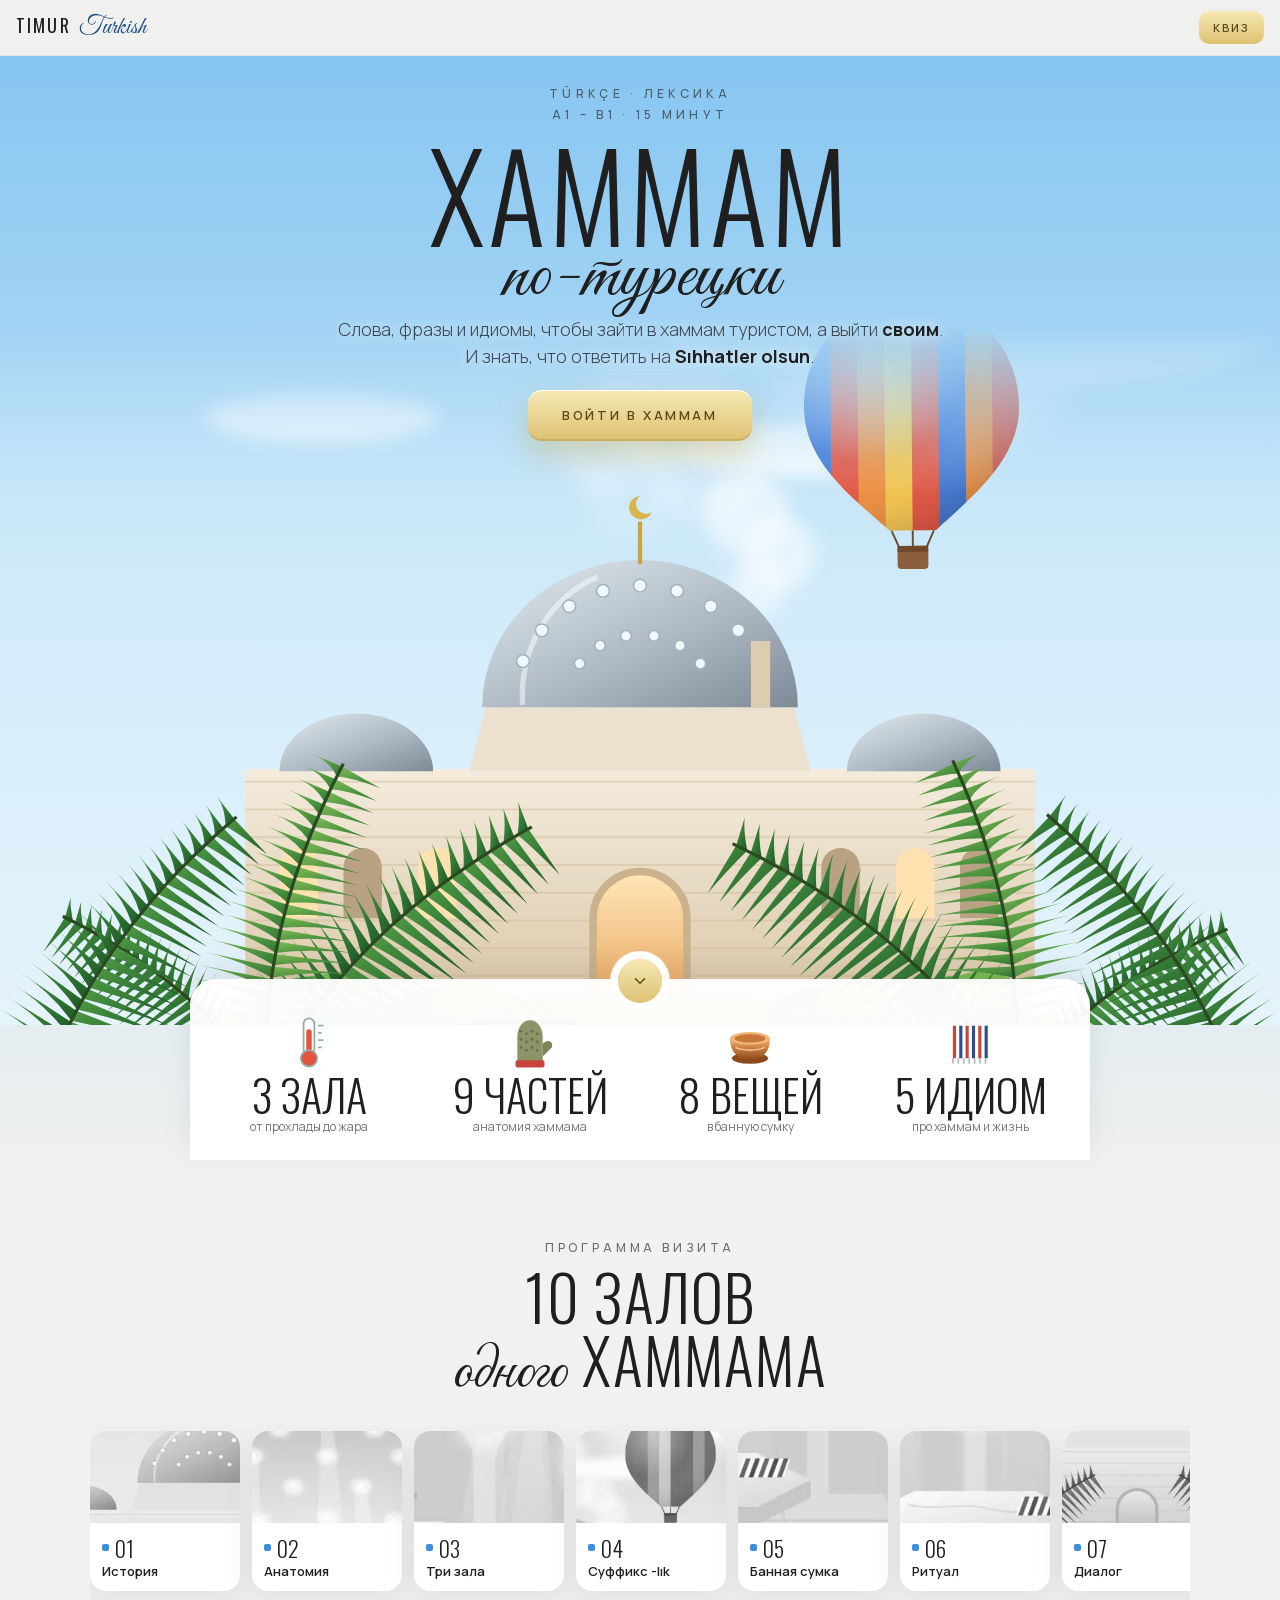
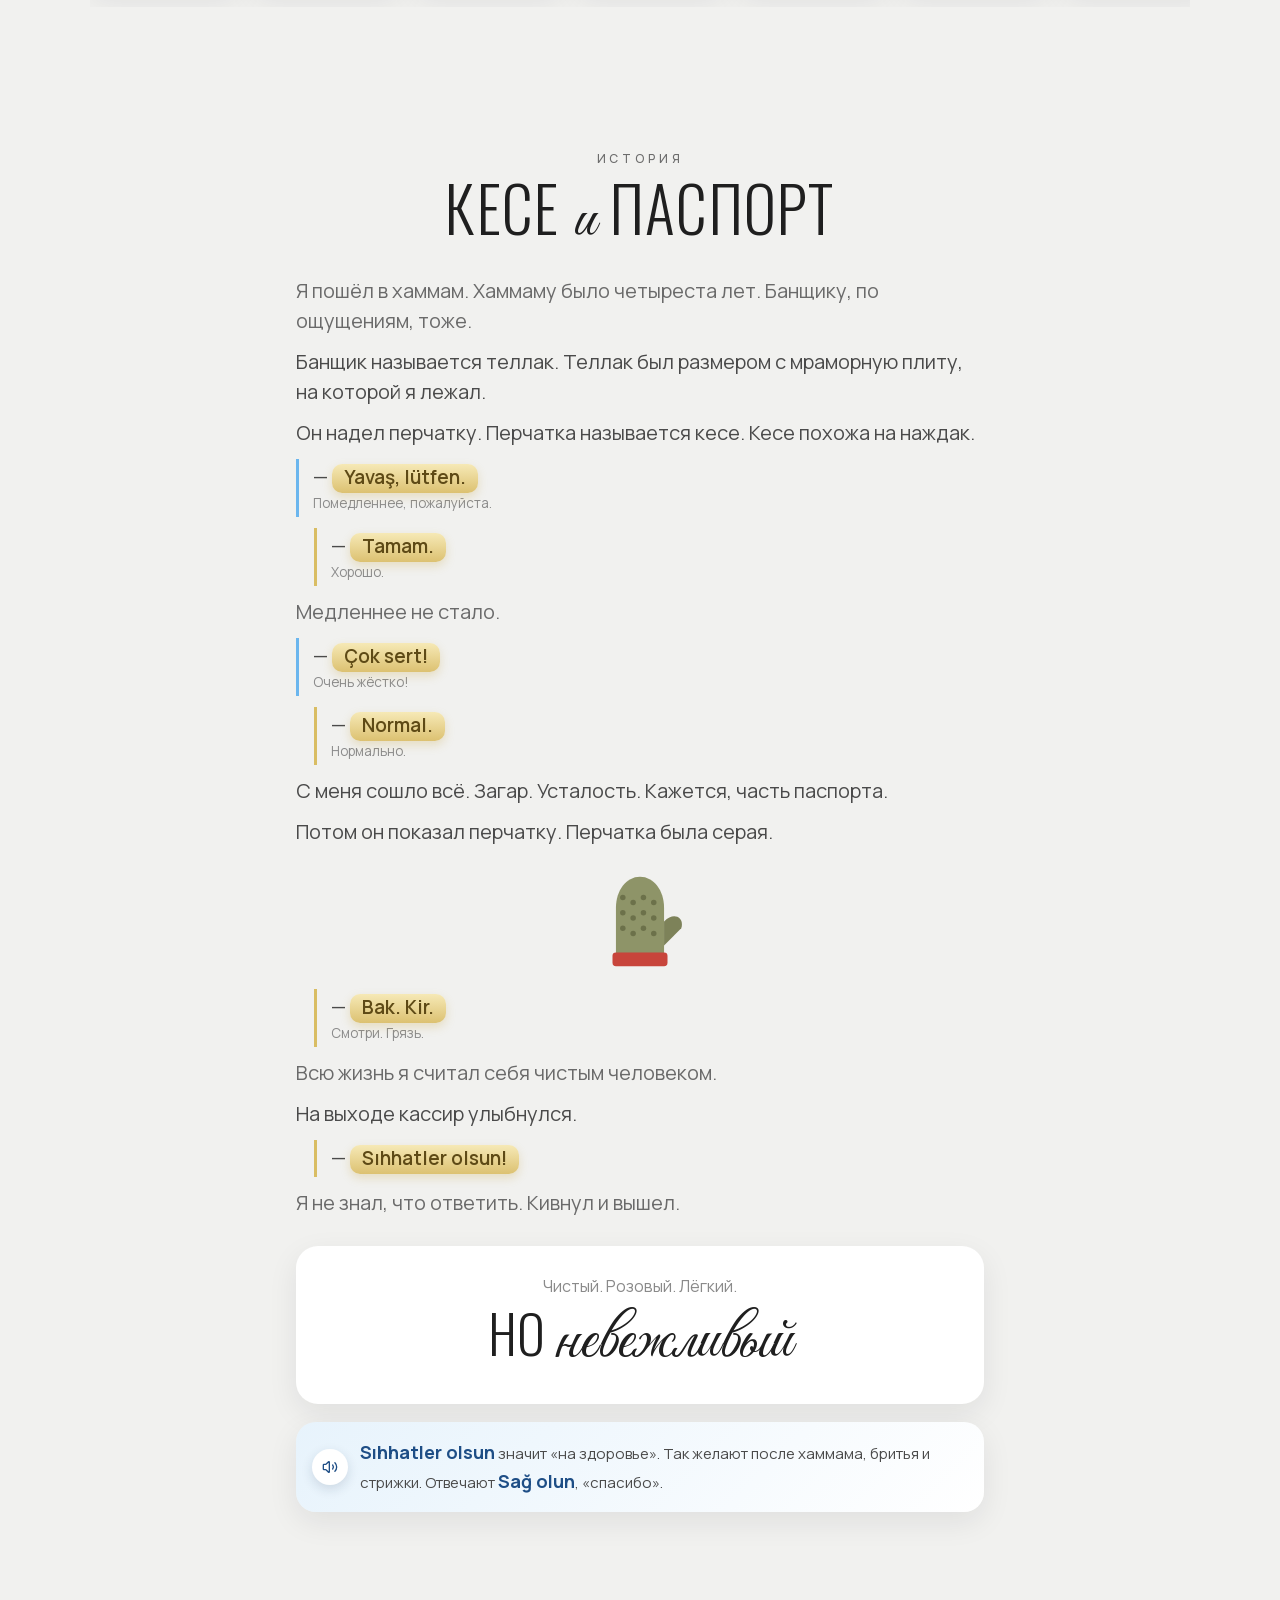
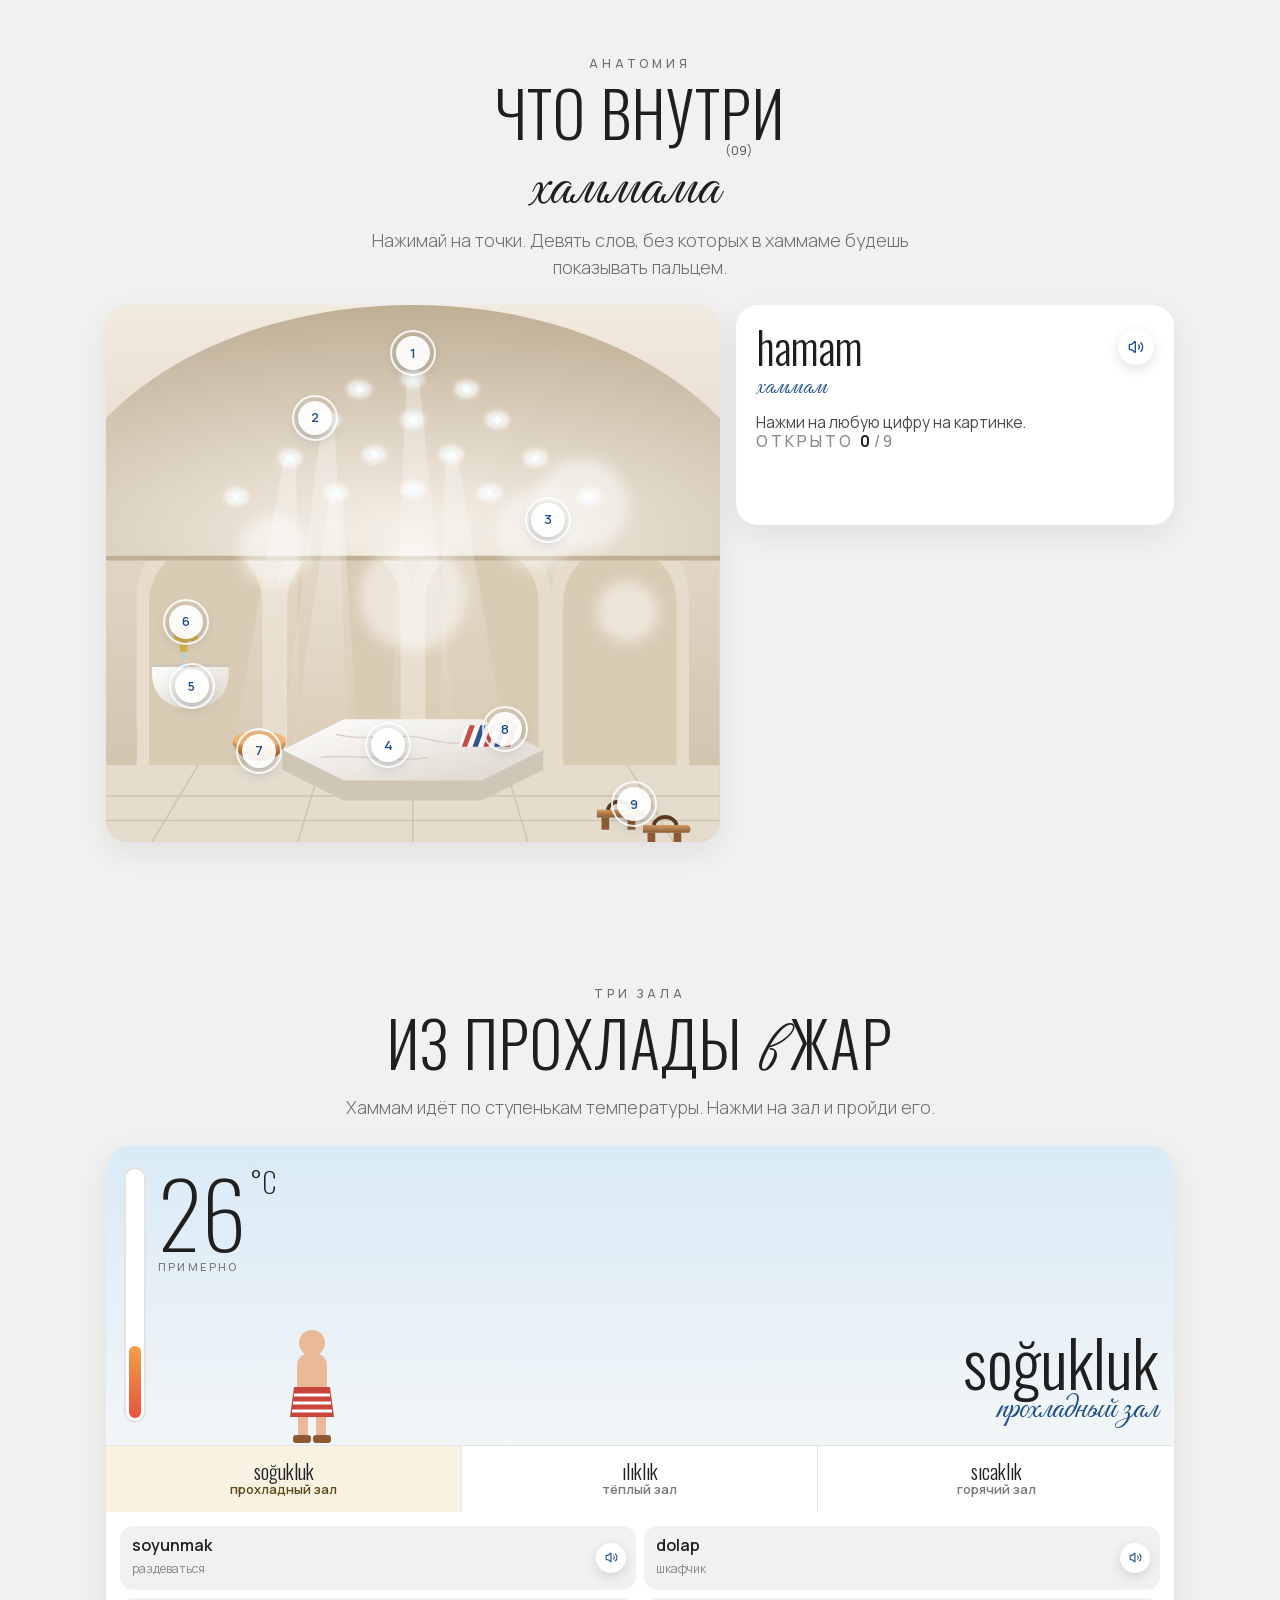
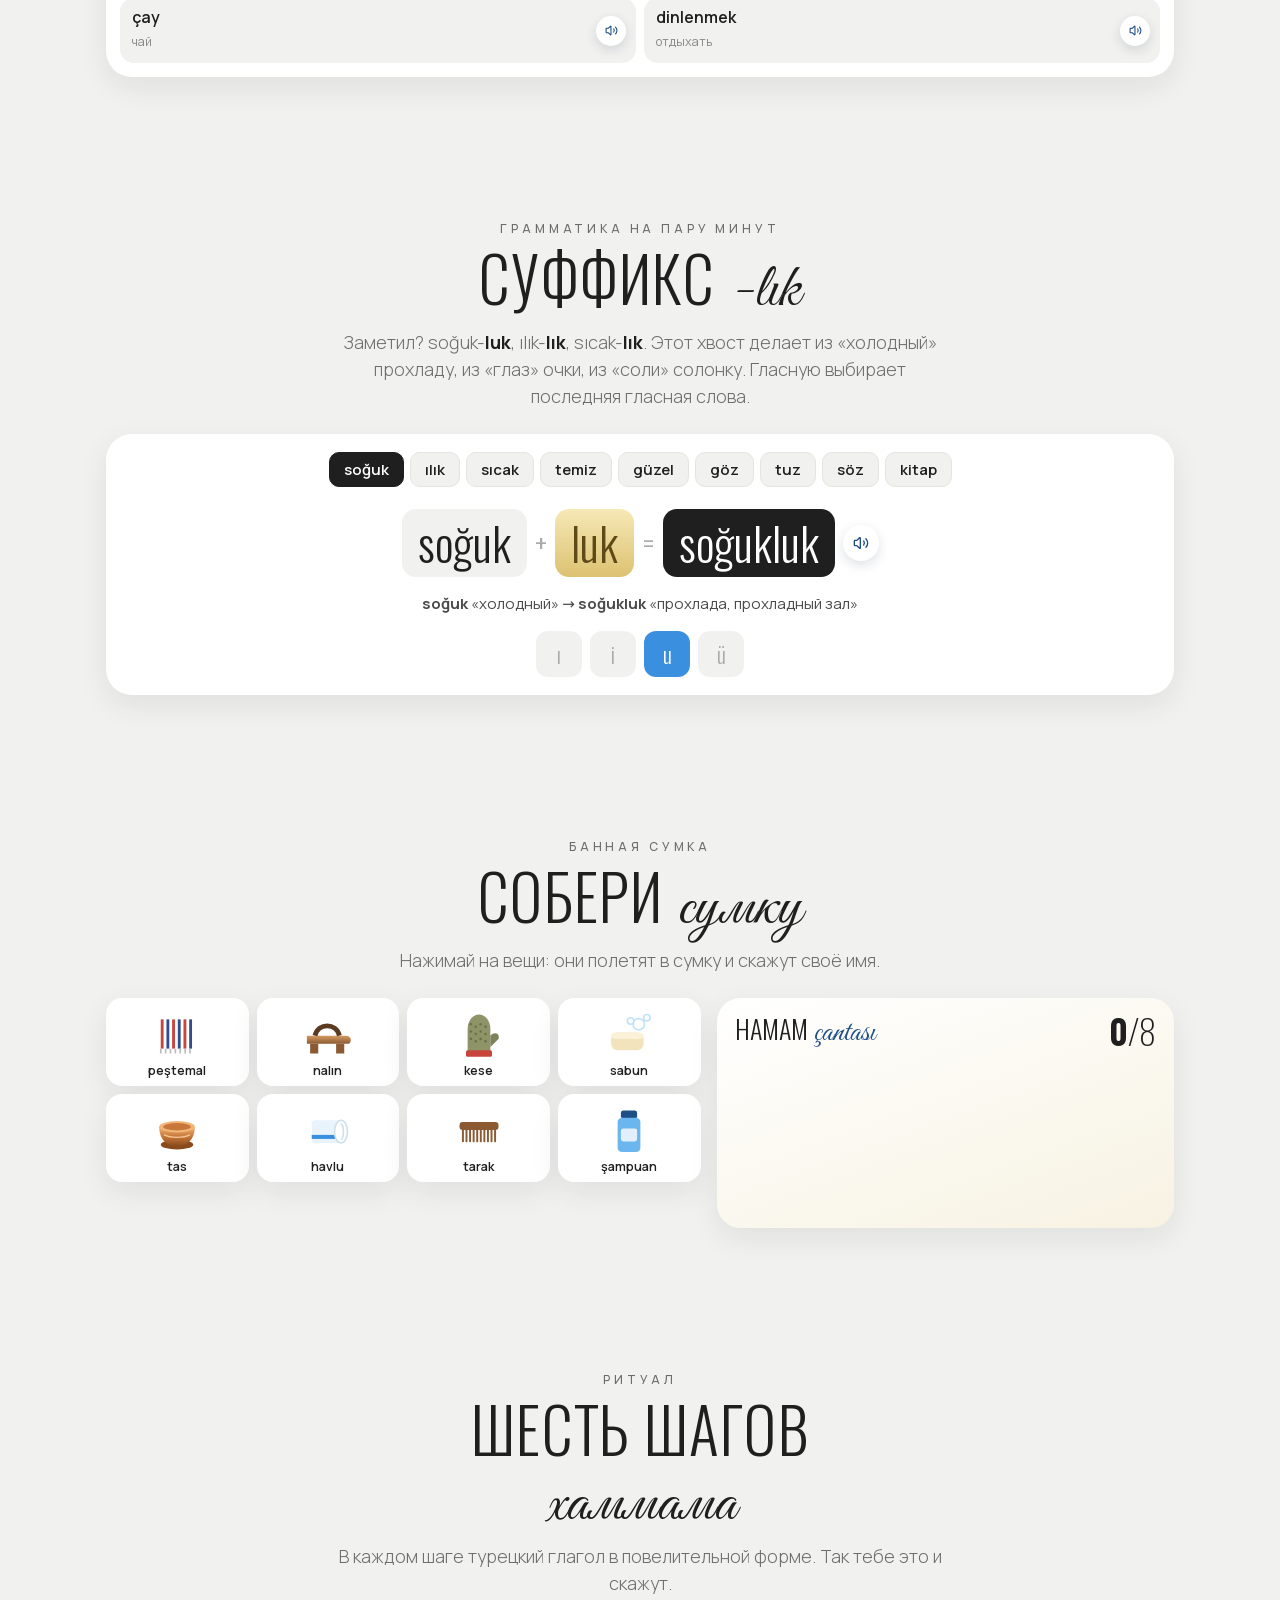
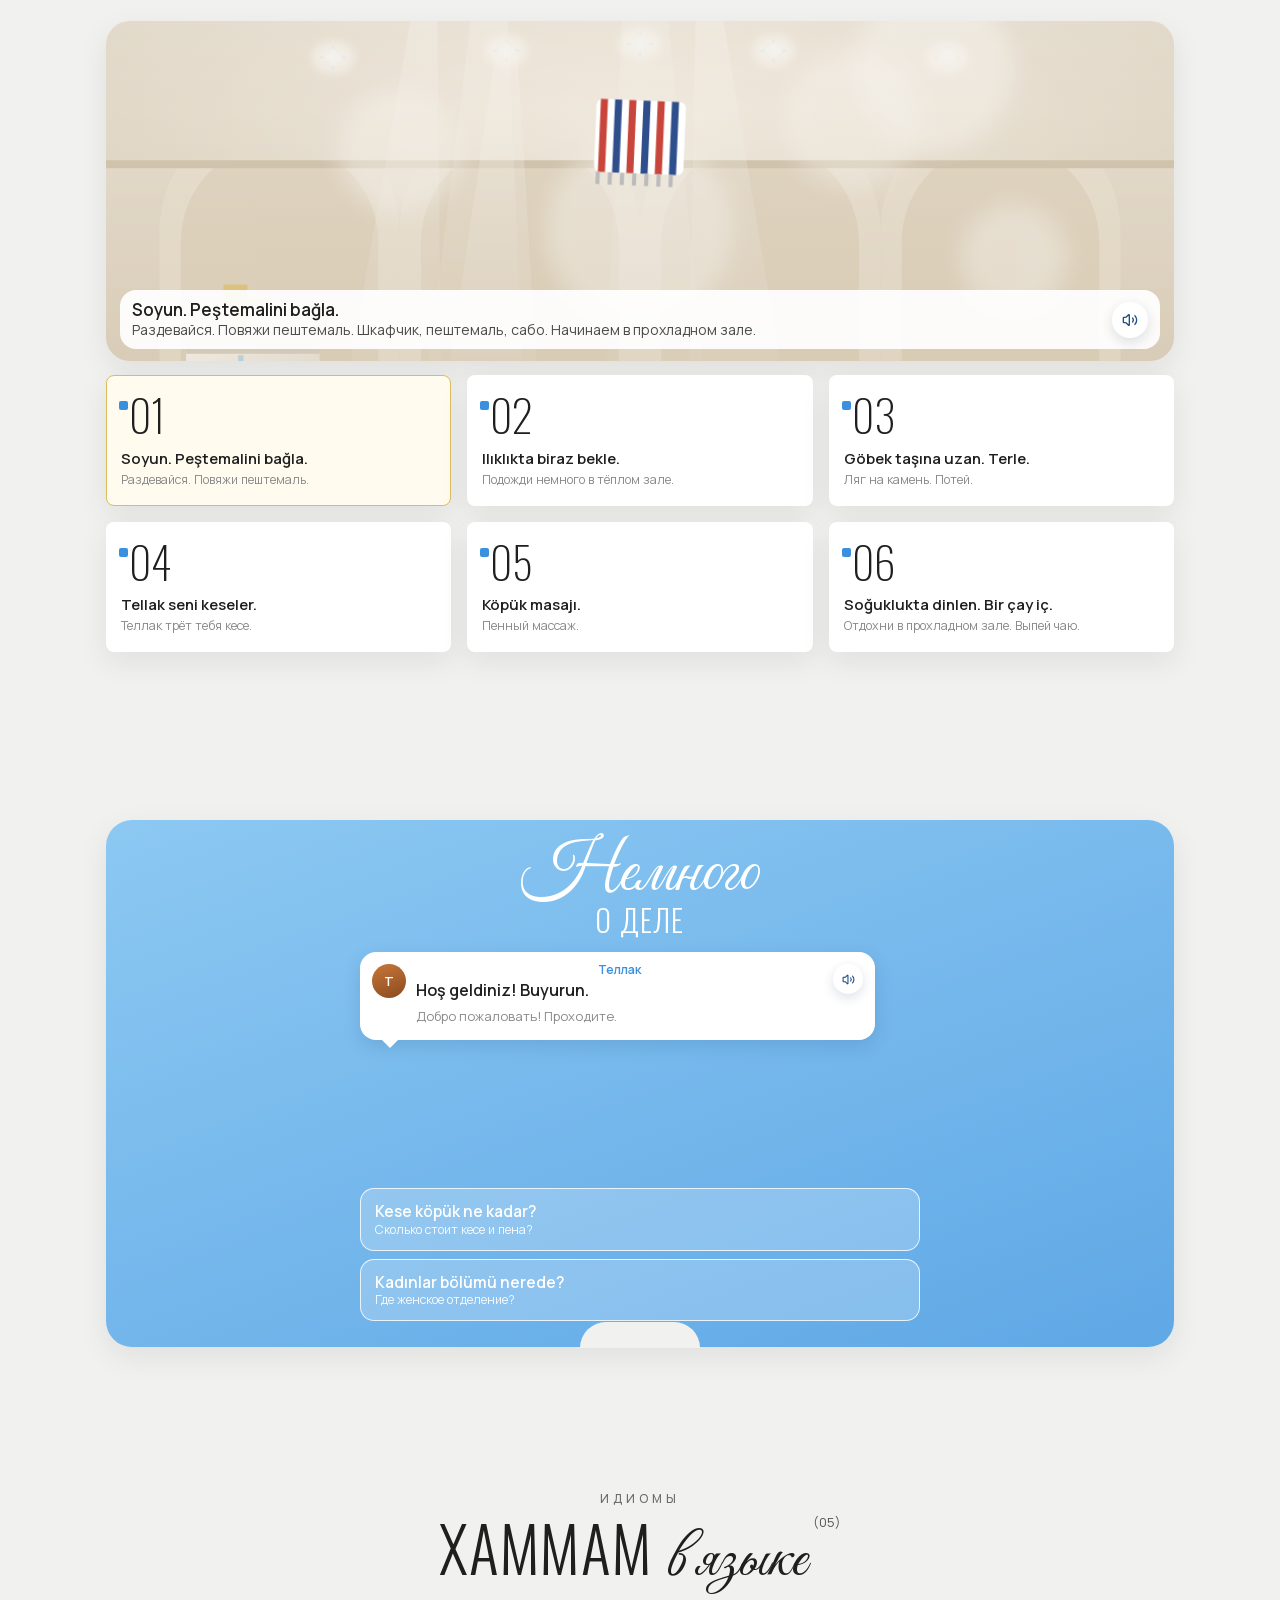
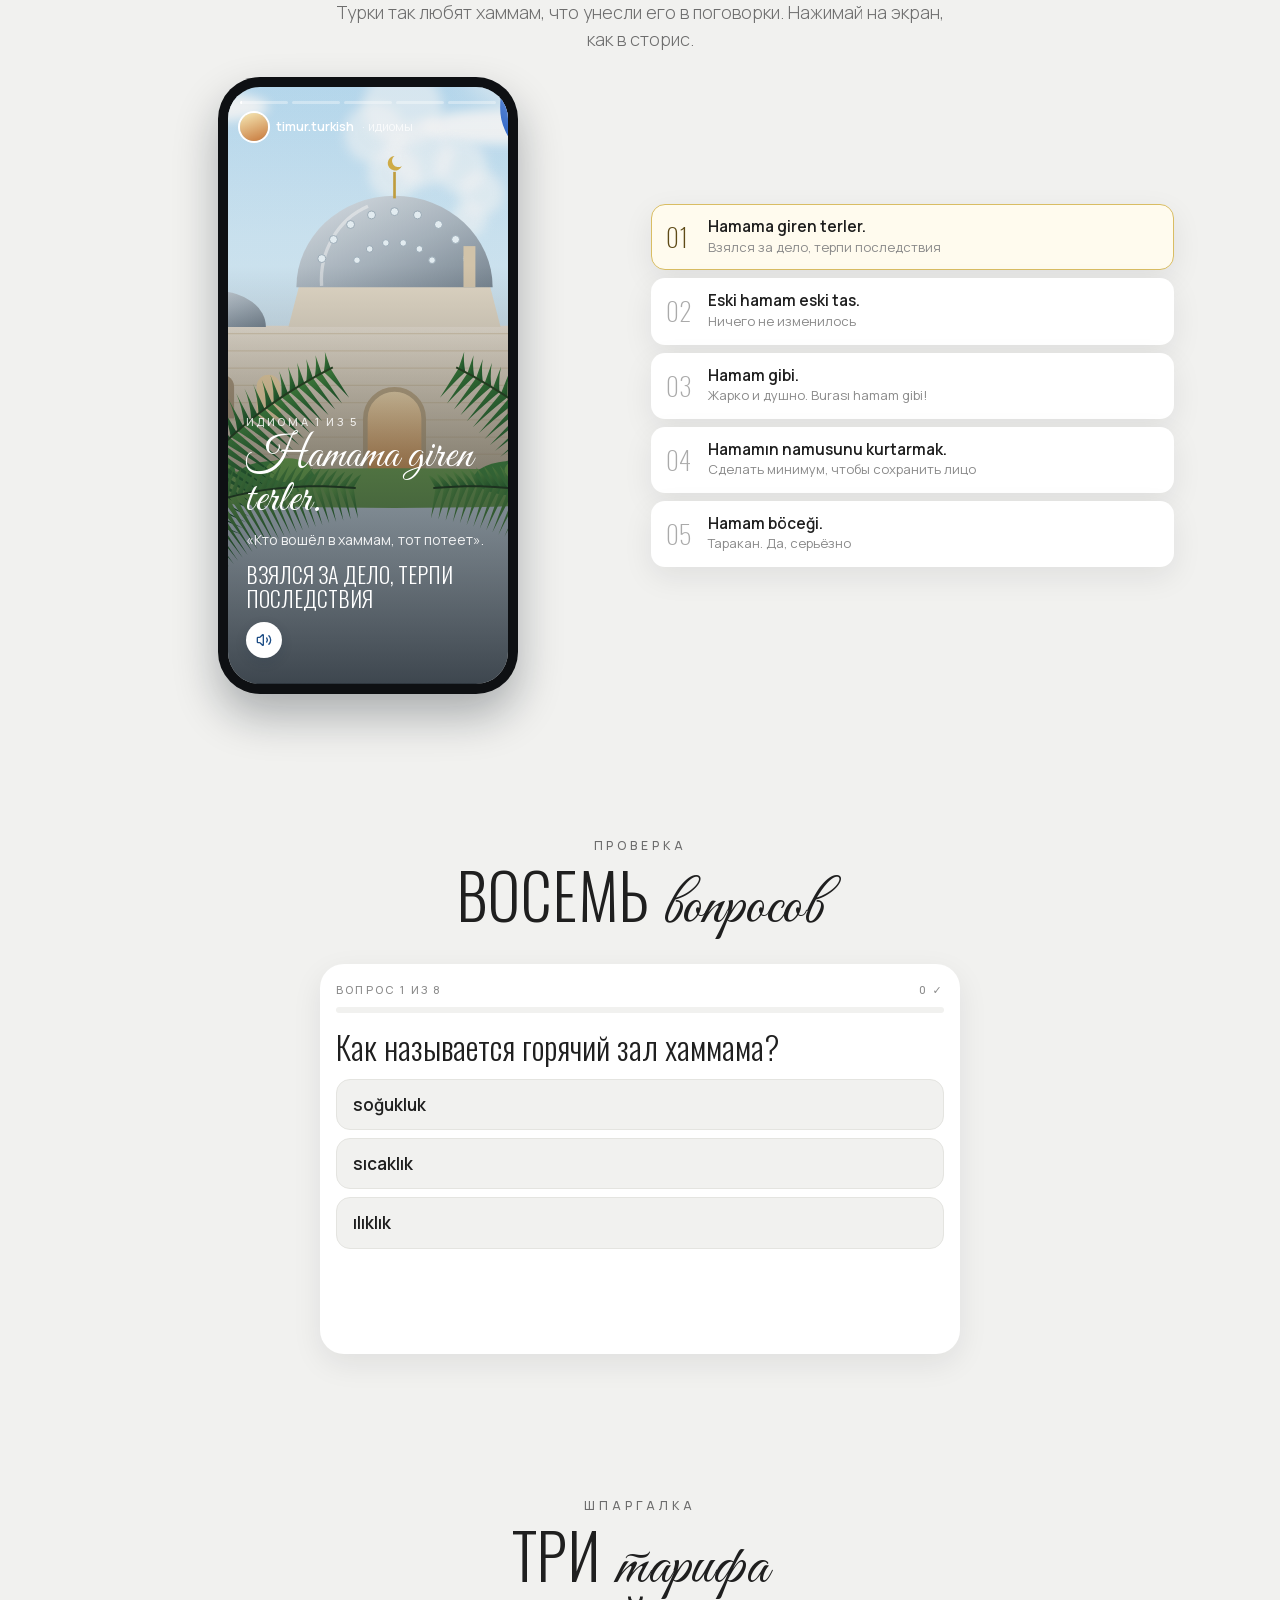
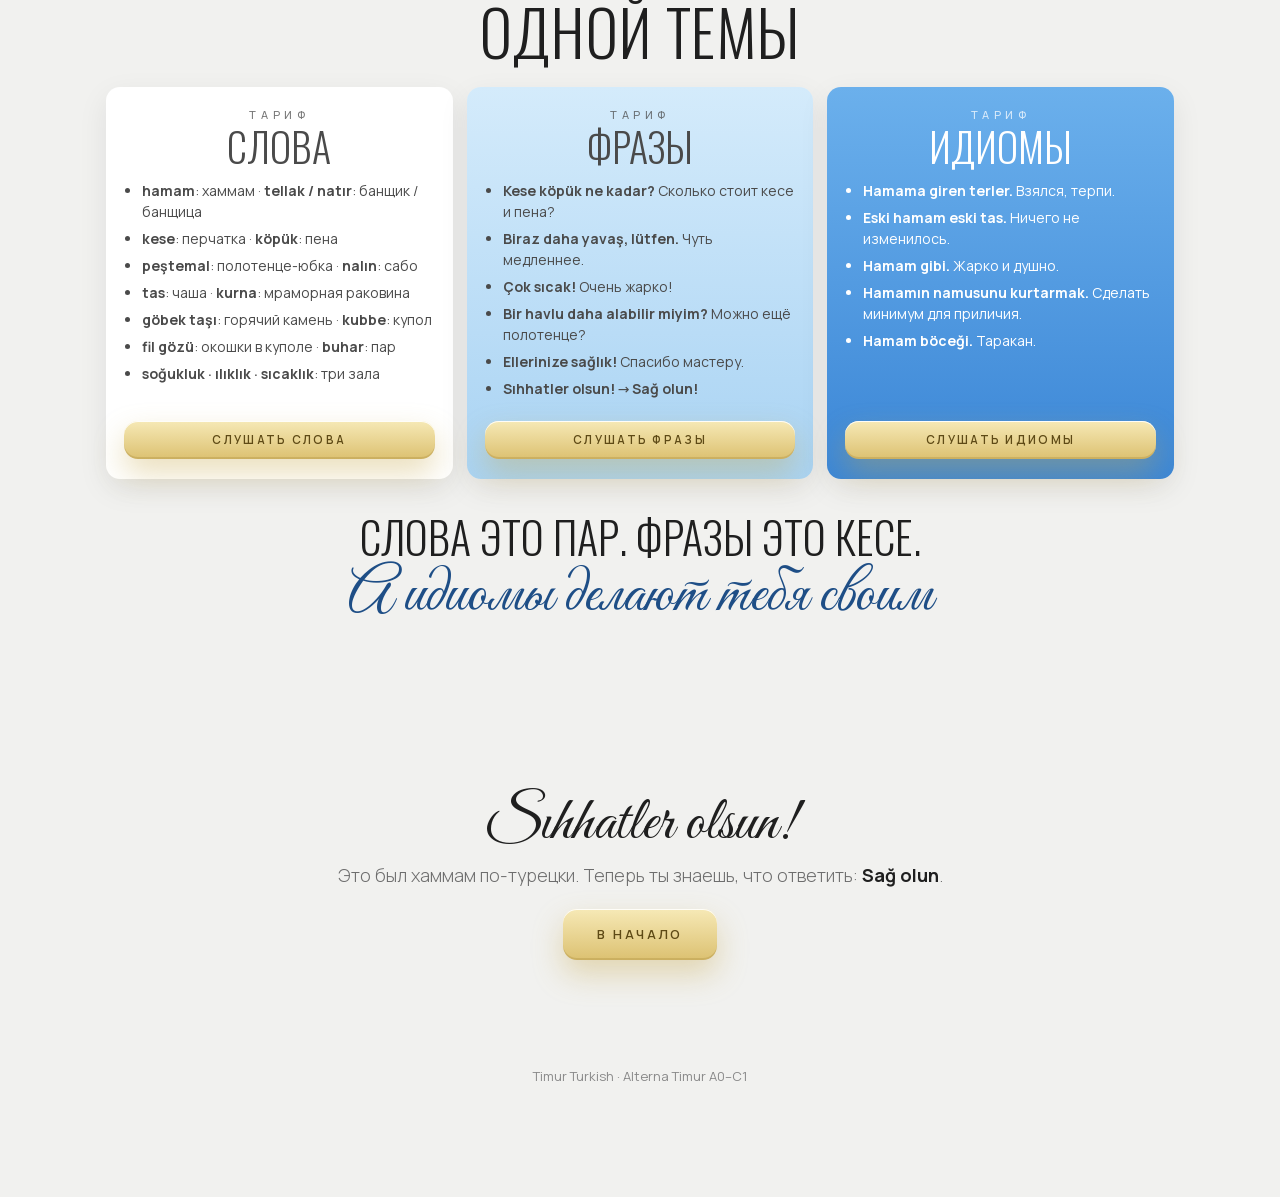
==== lesson/index.html @ 1a365b9e "Хаммам по-турецки: гайд + Alterna Timur Co-Authored-By: Claude Opus 5.5 <noreply@anthropic.com>" ====
<!doctype html>
<html lang="ru" data-base="../">
<head>
<meta charset="utf-8">
<meta name="viewport" content="width=device-width,initial-scale=1,viewport-fit=cover">
<meta name="description" content="Хаммам по-турецки: анатомия хаммама, три зала, суффикс -lık, ритуал, диалог с банщиком, идиомы, квиз и озвучка. Timur Turkish.">
<meta name="theme-color" content="#F1F1EF">
<meta property="og:type" content="website">
<meta property="og:title" content="Хаммам по-турецки: слова, фразы и идиомы">
<meta property="og:description" content="Хаммам по-турецки: анатомия хаммама, три зала, суффикс -lık, ритуал, диалог с банщиком, идиомы, квиз и озвучка. Timur Turkish.">
<meta property="og:image" content="https://stellasdeutsch-dev.github.io/turkce-hamam/assets/media/cover.jpg">
<meta property="og:image:width" content="1200">
<meta property="og:image:height" content="630">
<meta name="twitter:card" content="summary_large_image">
<meta name="twitter:image" content="https://stellasdeutsch-dev.github.io/turkce-hamam/assets/media/cover.jpg">
<link rel="icon" href="data:image/svg+xml,%3Csvg xmlns='http://www.w3.org/2000/svg' viewBox='0 0 64 64'%3E%3Crect width='64' height='64' rx='16' fill='%230F4C7E'/%3E%3Cpath d='M14 40C22 22 40 14 52 16C46 32 30 44 14 40Z' fill='%238ED15C'/%3E%3C/svg%3E">
<script defer src="../assets/gsap-bundle.min.js"></script>
<title>Хаммам по-турецки: слова, фразы и идиомы</title>
<link rel="preload" href="../assets/fonts/oswald-cyrillic.woff2" as="font" type="font/woff2" crossorigin>
<link rel="preload" href="../assets/fonts/manrope-cyrillic.woff2" as="font" type="font/woff2" crossorigin>
<link rel="preload" href="../assets/fonts/greatvibes-cyrillic.woff2" as="font" type="font/woff2" crossorigin>
<style>
@font-face{font-family: 'Great Vibes';font-style: normal;font-weight: 400;font-display: swap;src: url(../assets/fonts/greatvibes-cyrillic.woff2) format('woff2');unicode-range: U+0301, U+0400-045F, U+0490-0491, U+04B0-04B1, U+2116;}
@font-face{font-family: 'Great Vibes';font-style: normal;font-weight: 400;font-display: swap;src: url(../assets/fonts/greatvibes-latin-ext.woff2) format('woff2');unicode-range: U+0100-02BA, U+02BD-02C5, U+02C7-02CC, U+02CE-02D7, U+02DD-02FF, U+0304, U+0308, U+0329, U+1D00-1DBF, U+1E00-1E9F, U+1EF2-1EFF, U+2020, U+20A0-20AB, U+20AD-20C4, U+2113, U+2C60-2C7F, U+A720-A7FF;}
@font-face{font-family: 'Great Vibes';font-style: normal;font-weight: 400;font-display: swap;src: url(../assets/fonts/greatvibes-latin.woff2) format('woff2');unicode-range: U+0000-00FF, U+0131, U+0152-0153, U+02BB-02BC, U+02C6, U+02DA, U+02DC, U+0304, U+0308, U+0329, U+2000-206F, U+20AC, U+2122, U+2191, U+2193, U+2212, U+2215, U+FEFF, U+FFFD;}
@font-face{font-family: 'Manrope';font-style: normal;font-weight: 200 800;font-display: swap;src: url(../assets/fonts/manrope-cyrillic.woff2) format('woff2');unicode-range: U+0301, U+0400-045F, U+0490-0491, U+04B0-04B1, U+2116;}
@font-face{font-family: 'Manrope';font-style: normal;font-weight: 200 800;font-display: swap;src: url(../assets/fonts/manrope-latin-ext.woff2) format('woff2');unicode-range: U+0100-02BA, U+02BD-02C5, U+02C7-02CC, U+02CE-02D7, U+02DD-02FF, U+0304, U+0308, U+0329, U+1D00-1DBF, U+1E00-1E9F, U+1EF2-1EFF, U+2020, U+20A0-20AB, U+20AD-20C4, U+2113, U+2C60-2C7F, U+A720-A7FF;}
@font-face{font-family: 'Manrope';font-style: normal;font-weight: 200 800;font-display: swap;src: url(../assets/fonts/manrope-latin.woff2) format('woff2');unicode-range: U+0000-00FF, U+0131, U+0152-0153, U+02BB-02BC, U+02C6, U+02DA, U+02DC, U+0304, U+0308, U+0329, U+2000-206F, U+20AC, U+2122, U+2191, U+2193, U+2212, U+2215, U+FEFF, U+FFFD;}
@font-face{font-family: 'Oswald';font-style: normal;font-weight: 200 700;font-display: swap;src: url(../assets/fonts/oswald-cyrillic.woff2) format('woff2');unicode-range: U+0301, U+0400-045F, U+0490-0491, U+04B0-04B1, U+2116;}
@font-face{font-family: 'Oswald';font-style: normal;font-weight: 200 700;font-display: swap;src: url(../assets/fonts/oswald-latin-ext.woff2) format('woff2');unicode-range: U+0100-02BA, U+02BD-02C5, U+02C7-02CC, U+02CE-02D7, U+02DD-02FF, U+0304, U+0308, U+0329, U+1D00-1DBF, U+1E00-1E9F, U+1EF2-1EFF, U+2020, U+20A0-20AB, U+20AD-20C4, U+2113, U+2C60-2C7F, U+A720-A7FF;}
@font-face{font-family: 'Oswald';font-style: normal;font-weight: 200 700;font-display: swap;src: url(../assets/fonts/oswald-latin.woff2) format('woff2');unicode-range: U+0000-00FF, U+0131, U+0152-0153, U+02BB-02BC, U+02C6, U+02DA, U+02DC, U+0304, U+0308, U+0329, U+2000-206F, U+20AC, U+2122, U+2191, U+2193, U+2212, U+2215, U+FEFF, U+FFFD;}
:root{--bg:#F1F1EF;--card:#fff;--ink:#1F1F1F;--txt:#4A4A4A;--mute:#8A8A8A;--line:#E4E4E0;--blue:#3B8FDF;--blue2:#6BB6EE;--sky:#CFE8F9;--navy:#1E4E86;--g1:#F4E6AC;--g2:#D9BD63;--gt:#5E4A16;--green:#2E7D32;--copper:#C7773A;--red:#C8453B;--fh:'Oswald','Arial Narrow',sans-serif;--fb:'Manrope',system-ui,-apple-system,'Segoe UI',sans-serif;--fs:'Great Vibes',cursive;--gut:16px;--sh:0 10px 30px rgba(20,30,40,.08)}
*{box-sizing:border-box}
html{background:var(--bg);color:var(--txt);font:400 16px/1.6 var(--fb);-webkit-text-size-adjust:100%;scroll-behavior:smooth;scroll-padding-top:64px}
body{margin:0;background:var(--bg)}
main{overflow-x:clip}
img,video{max-width:100%;display:block}
a{color:inherit}
button{font:inherit;color:inherit;cursor:pointer;border:0;background:none;padding:0;-webkit-tap-highlight-color:transparent}
.wrap{max-width:1100px;margin:0 auto;padding:0 var(--gut)}
.narrow{max-width:720px}
section{padding:72px 0;position:relative}
.ic{width:1em;height:1em;stroke:currentColor;fill:none;stroke-width:2;stroke-linecap:round;stroke-linejoin:round;flex:none;display:inline-block;vertical-align:-.14em}
.eyb{font:500 12px/1.4 var(--fb);letter-spacing:.32em;text-transform:uppercase;color:#6c6c6c;text-align:center;margin:0}
.ttl{font:300 clamp(32px,9vw,62px)/1.02 var(--fh);text-transform:uppercase;letter-spacing:.02em;color:var(--ink);text-align:center;margin:8px auto 6px;max-width:16ch;text-wrap:balance}
.ttl .wd{display:inline-block}
.ttl sup{font:400 13px/1 var(--fb);letter-spacing:0;vertical-align:top;margin-left:6px;color:#555}
.scr{font-family:var(--fs);text-transform:none;letter-spacing:0;font-weight:400}
.sub{font:300 clamp(15px,4vw,18px)/1.5 var(--fb);color:#6d6d6d;text-align:center;max-width:34em;margin:0 auto 6px}
.sub b{font-weight:700;color:var(--ink)}
.tw{color:var(--blue);font-weight:700}
.say{width:36px;height:36px;border-radius:50%;background:#fff;color:var(--navy);display:inline-grid;place-items:center;box-shadow:0 4px 12px rgba(20,40,70,.14);flex:none;font-size:16px;transition:background .2s,color .2s}
.say.on{background:var(--blue);color:#fff}
.no-tts .say{display:none}
/* gold button */
.gb{position:relative;overflow:hidden;display:inline-flex;align-items:center;justify-content:center;gap:10px;padding:19px 34px;border-radius:14px;background:linear-gradient(180deg,#F6E9B6,#DCC171);color:var(--gt);font:600 13px/1 var(--fb);letter-spacing:.2em;text-transform:uppercase;text-decoration:none;box-shadow:0 14px 30px rgba(201,168,76,.38),inset 0 1px 0 rgba(255,255,255,.9),inset 0 -2px 0 rgba(150,120,40,.25);transition:scale .2s}
.gb:hover{scale:1.03}.gb:active{scale:.97}
.gb::after{content:"";position:absolute;top:0;bottom:0;width:40%;left:-60%;background:linear-gradient(100deg,transparent,rgba(255,255,255,.75),transparent);animation:sheen 3.2s ease-in-out infinite}
@keyframes sheen{0%,55%{left:-60%}100%{left:130%}}
.gb.sm{padding:13px 20px;font-size:11.5px}
.gb.wide{width:100%}
.ctas{display:flex;flex-wrap:wrap;gap:12px;justify-content:center;margin:20px 0 4px}
.gcirc{width:46px;height:46px;border-radius:50%;display:grid;place-items:center;background:linear-gradient(180deg,#F6E9B6,#DCC171);color:var(--gt);font-size:20px;box-shadow:0 8px 18px rgba(201,168,76,.35);text-decoration:none}
/* bar */
.bar{position:sticky;top:0;z-index:50;height:56px;display:flex;align-items:center;justify-content:space-between;padding:0 var(--gut);background:rgba(241,241,239,.94);border-bottom:1px solid var(--line)}
@media(min-width:900px){.bar{backdrop-filter:blur(10px);-webkit-backdrop-filter:blur(10px);background:rgba(241,241,239,.8)}}
.logo{display:flex;align-items:baseline;gap:8px;text-decoration:none;color:var(--ink);font:400 18px/1 var(--fh);letter-spacing:.12em;text-transform:uppercase}
.logo i{font:400 24px/1 var(--fs);letter-spacing:0;text-transform:none;color:var(--navy);font-style:normal}
.bar-cta{font:600 11px/1 var(--fb);letter-spacing:.16em;text-transform:uppercase;text-decoration:none;color:var(--gt);background:linear-gradient(180deg,#F6E9B6,#DCC171);padding:11px 14px;border-radius:10px;white-space:nowrap}
.rail{position:absolute;left:0;right:0;bottom:-1px;height:3px;background:transparent}
.rail i{display:block;height:100%;width:calc(var(--p,0)*100%);background:linear-gradient(90deg,var(--blue2),var(--g2))}
/* hero */
.hero{padding:0 0 10px;position:relative;text-align:center}
.hero{background:linear-gradient(180deg,#86C6F1 0%,#B9DEF6 45%,var(--bg) 100%)}
.hero .art{position:relative;z-index:0;height:clamp(460px,58vw,700px);margin-top:-120px;overflow:hidden;-webkit-mask-image:linear-gradient(180deg,transparent,#000 170px);mask-image:linear-gradient(180deg,transparent,#000 170px)}
@media(max-width:700px){.hero .balpos{transform:translate(-60px,40px) scale(.85)}}
.hero .art svg{width:100%;height:100%;display:block}
.hero-in{position:relative;z-index:2;padding:30px var(--gut) 0;max-width:820px;margin:0 auto}
.hero .eyb{color:#4d5a66;letter-spacing:.36em}
.hero .eyb+.eyb{margin-top:4px}
.h1{margin:14px 0 4px;font:300 clamp(54px,17vw,120px)/.92 var(--fh);text-transform:uppercase;letter-spacing:.03em;color:var(--ink)}
.h1 .scr{display:block;font-size:.62em;line-height:.9;color:var(--ink);margin-top:-.04em}
.hero .sub{color:#3d4752;text-shadow:0 0 14px rgba(255,255,255,.9)}
.hero-in>*{animation:rise .9s cubic-bezier(.2,.8,.2,1) both}
.hero-in>*:nth-child(2){animation-delay:.05s}.hero-in>*:nth-child(3){animation-delay:.12s}.hero-in>*:nth-child(4){animation-delay:.2s}.hero-in>*:nth-child(5){animation-delay:.28s}
@keyframes rise{from{opacity:0;transform:translateY(30px)}to{opacity:1;transform:none}}
.stats{position:relative;z-index:3;margin:-46px auto 0;width:min(100% - 2*var(--gut),900px);background:rgba(255,255,255,.96);border-radius:26px 26px 0 0;padding:34px 12px 26px;display:grid;grid-template-columns:repeat(2,1fr);gap:18px 6px;box-shadow:0 -10px 30px rgba(20,30,40,.08)}
@media(min-width:760px){.stats{grid-template-columns:repeat(4,1fr)}}
.stats .notch{position:absolute;left:50%;top:-20px;width:44px;height:44px;margin-left:-22px;border-radius:50%;background:linear-gradient(180deg,#F6E9B6,#DCC171);display:grid;place-items:center;color:var(--gt);box-shadow:0 0 0 8px rgba(255,255,255,.96);text-decoration:none;font-size:18px}
.st{display:flex;flex-direction:column;align-items:center;gap:2px}
.st svg.it{width:58px;height:58px;filter:grayscale(.9) contrast(1.1);opacity:.85;transition:filter .5s,opacity .5s}
.st.on svg.it{filter:none;opacity:1}
.st b{font:300 clamp(30px,8vw,44px)/1 var(--fh);color:var(--ink);text-transform:uppercase}
.st span{font:400 12px/1.25 var(--fb);color:#777;max-width:12em}
/* program */
.prog{padding-top:70px}
.pg{display:flex;gap:12px;overflow-x:auto;scroll-snap-type:x mandatory;margin:20px calc(-1*var(--gut)) 0;padding:6px var(--gut) 16px;scrollbar-width:none}
.pg::-webkit-scrollbar{display:none}
.pg a{flex:0 0 150px;scroll-snap-align:start;text-decoration:none;background:#fff;border-radius:16px;overflow:hidden;box-shadow:var(--sh)}
.pg .cv{display:block;height:92px;background:#cfe0ea url(../assets/media/cover-hero.webp) no-repeat;background-size:360% auto;filter:grayscale(1);transition:filter .5s}
.pg .cv.in{background-image:url(../assets/media/cover-int.webp)}
.pg a.on .cv{filter:none}
.pg .pt{padding:10px 12px 12px;display:block}
.pg b{display:block;font:300 22px/1 var(--fh);color:var(--ink)}
.pg b::before{content:"";display:inline-block;width:7px;height:7px;background:var(--blue);border-radius:2px;margin:0 6px 0 0;vertical-align:.35em}
.pg span{font:600 13px/1.25 var(--fb);color:var(--ink);display:block;margin-top:4px}
/* story */
.story{font-size:clamp(17px,4.6vw,20px);line-height:1.5;margin:22px auto 0}
.story p{margin:0 0 11px}
.story .nar{color:#6a6a6a}
.dl{padding:3px 0 3px 14px;border-left:3px solid var(--blue2)}
.dl.th{border-color:var(--g2);margin-left:18px}
.dl .ru{display:block;font-size:13.5px;color:var(--mute)}
.pill{display:inline-block;padding:2px 12px 4px;border-radius:10px;background:linear-gradient(180deg,#F6E9B6,#DCC171);color:var(--gt);font:600 .95em/1.25 var(--fb);box-shadow:0 4px 10px rgba(201,168,76,.28)}
.kese-wrap{display:flex;justify-content:center;margin:16px 0}
.kese-wrap svg{width:110px;height:110px}
.punch{margin:28px auto 0;padding:28px 20px;border-radius:22px;background:#fff;box-shadow:var(--sh);text-align:center}
.punch p{margin:0;color:var(--mute)}
.punch .big{font:300 clamp(30px,8.4vw,52px)/1.05 var(--fh);text-transform:uppercase;color:var(--ink);margin-top:6px}
.punch .big .scr{font-size:1.25em;text-transform:none}
.note{margin:18px auto 0;display:flex;gap:12px;align-items:center;background:linear-gradient(135deg,#E7F3FC,#fff);border-radius:20px;padding:16px;box-shadow:var(--sh)}
.note p{margin:0;font-size:15px}
.note b{font-size:18px;color:var(--navy)}
/* anatomy */
.anat{display:grid;gap:16px;margin-top:24px}
@media(min-width:900px){.anat{grid-template-columns:1.4fr 1fr;align-items:start}}
.ia{position:relative;aspect-ratio:8/7;border-radius:22px;overflow:hidden;box-shadow:var(--sh);background:#E9E2D6}
.ia svg{width:100%;height:100%;display:block}
.hs{position:absolute;width:34px;height:34px;margin:-17px 0 0 -17px;border-radius:50%;background:rgba(255,255,255,.92);color:var(--navy);display:grid;place-items:center;font:600 13px/1 var(--fb);box-shadow:0 4px 14px rgba(20,40,70,.25);z-index:2;transition:background .3s,color .3s}
.hs::after{content:"";position:absolute;inset:-6px;border-radius:50%;border:2px solid rgba(255,255,255,.85);animation:pulse 1.8s infinite}
.hs.on{background:linear-gradient(180deg,#F6E9B6,#DCC171);color:var(--gt)}.hs.on::after{animation:none;opacity:0}
.hs.cur{background:var(--navy);color:#fff}
@keyframes pulse{from{scale:.8;opacity:1}to{scale:1.4;opacity:0}}
.ia-card{background:#fff;border-radius:22px;padding:20px;box-shadow:var(--sh);min-height:220px}
.ia-card .w{display:flex;align-items:center;justify-content:space-between;gap:10px}
.ia-card h3{margin:0;font:300 clamp(30px,8vw,44px)/1 var(--fh);text-transform:lowercase;color:var(--ink)}
.ia-card .tr{font:400 26px/1.1 var(--fs);color:var(--navy);margin:4px 0 8px}
.ia-card p{margin:0;font-size:15.5px}
.ia-cnt{font:500 12px/1 var(--fb);letter-spacing:.2em;text-transform:uppercase;color:var(--mute);margin-top:14px}
.ia-cnt b{color:var(--ink)}
/* rooms */
.rm{margin-top:24px;border-radius:26px;overflow:hidden;box-shadow:var(--sh);background:#fff}
.rm-stage{position:relative;height:300px;overflow:hidden;transition:background .6s;background:linear-gradient(180deg,#D9EAF6,#F2F6F8)}
.rm-steam{position:absolute;inset:0;pointer-events:none}
.rm-steam i{position:absolute;border-radius:50%;background:#fff;filter:blur(16px);opacity:.0}
.rm-th{position:absolute;left:18px;top:22px;bottom:22px;width:22px;border-radius:12px;background:#fff;box-shadow:inset 0 0 0 2px #e3e3e3}
.rm-th i{position:absolute;left:5px;right:5px;bottom:5px;height:30%;border-radius:8px;background:linear-gradient(0deg,#E6533D,#F2A04A);transition:height .6s}
.rm-t{position:absolute;left:52px;top:22px;font:200 clamp(56px,16vw,90px)/1 var(--fh);color:var(--ink)}
.rm-t small{font-size:.32em;vertical-align:top;margin-left:4px}
.rm-t em{display:block;font:500 11px/1 var(--fb);letter-spacing:.2em;text-transform:uppercase;color:#777;font-style:normal;margin-top:4px}
.rm-name{position:absolute;right:16px;bottom:18px;left:52px;text-align:right}
.rm-name b{display:block;font:300 clamp(36px,10vw,64px)/1 var(--fh);text-transform:lowercase;color:var(--ink)}
.rm-name span{font:400 clamp(24px,6.4vw,34px)/1 var(--fs);color:var(--navy)}
.rm-fig{position:absolute;bottom:0;left:0;width:70px;height:120px;transition:left .7s cubic-bezier(.3,1.2,.5,1)}
.rm-tabs{display:grid;grid-template-columns:repeat(3,1fr);border-top:1px solid var(--line)}
.rm-tabs button{padding:14px 4px;font:600 13px/1.2 var(--fb);color:#777;border-right:1px solid var(--line);transition:background .3s,color .3s}
.rm-tabs button:last-child{border-right:0}
.rm-tabs button b{display:block;font:300 20px/1.1 var(--fh);color:var(--ink);text-transform:lowercase}
.rm-tabs button.on{background:#F7F2E2;color:var(--gt)}
.rm-words{padding:14px;display:grid;grid-template-columns:1fr 1fr;gap:8px}
.rw{display:flex;align-items:center;justify-content:space-between;gap:8px;background:var(--bg);border-radius:14px;padding:10px 10px 10px 12px}
.rw b{display:block;font:600 16px/1.2 var(--fb);color:var(--ink)}
.rw span{font-size:12.5px;color:var(--mute)}
.rw .say{width:30px;height:30px;font-size:13px}
/* -lık */
.lk{margin-top:24px;background:#fff;border-radius:26px;box-shadow:var(--sh);padding:18px}
.lk-row{display:flex;flex-wrap:wrap;gap:6px;justify-content:center}
.chip{padding:9px 14px;border-radius:10px;background:var(--bg);border:1px solid var(--line);font:600 15px/1 var(--fb);color:var(--ink);transition:background .2s,color .2s,border-color .2s}
.chip.on{background:var(--ink);color:#fff;border-color:var(--ink)}
.lk-out{display:flex;align-items:center;justify-content:center;gap:8px;flex-wrap:wrap;margin:22px 0 8px}
.tile{font:300 clamp(30px,8.4vw,46px)/1 var(--fh);padding:10px 16px 12px;border-radius:14px;background:var(--bg);color:var(--ink)}
.tile.sf{background:linear-gradient(180deg,#F6E9B6,#DCC171);color:var(--gt)}
.tile.res{background:var(--ink);color:#fff}
.lk-out em{font:300 30px/1 var(--fh);color:#aaa;font-style:normal}
.lk-ru{text-align:center;font-size:15px;color:var(--txt);min-height:24px}
.lk-v{display:flex;justify-content:center;gap:8px;margin-top:14px}
.lk-v span{width:46px;height:46px;border-radius:12px;display:grid;place-items:center;font:300 22px/1 var(--fh);background:var(--bg);color:#aaa;transition:background .3s,color .3s}
.lk-v span.on{background:var(--blue);color:#fff}
/* bag */
.bag{display:grid;gap:16px;margin-top:24px}
@media(min-width:900px){.bag{grid-template-columns:1.3fr 1fr;align-items:start}}
.items{display:grid;grid-template-columns:repeat(4,1fr);gap:8px}
.itm{background:#fff;border-radius:16px;padding:10px 4px 8px;box-shadow:var(--sh);display:flex;flex-direction:column;align-items:center;gap:4px;transition:opacity .3s}
.itm svg{width:52px;height:52px}
.itm b{font:600 12.5px/1.1 var(--fb);color:var(--ink)}
.itm.in{opacity:.28}
.sack{background:linear-gradient(160deg,#fff,#F7F2E2);border-radius:24px;box-shadow:var(--sh);padding:18px;position:relative;min-height:230px}
.sack h3{margin:0;font:300 26px/1 var(--fh);text-transform:uppercase;color:var(--ink)}
.sack h3 .scr{font-size:1.2em;text-transform:none;color:var(--navy)}
.sack ul{list-style:none;margin:12px 0 0;padding:0;display:grid;gap:6px}
.sack li{display:flex;justify-content:space-between;gap:8px;font-size:14.5px;background:#fff;border-radius:12px;padding:8px 12px}
.sack li b{color:var(--ink)}
.sack .cnt{position:absolute;right:18px;top:16px;font:200 34px/1 var(--fh);color:var(--ink)}
.sack .done{margin-top:10px;font:400 26px/1.1 var(--fs);color:var(--green);min-height:28px}
.fly{position:fixed;z-index:70;width:52px;height:52px;pointer-events:none}
/* ritual */
.rt-stage{margin-top:24px;position:relative;height:340px;border-radius:24px;overflow:hidden;box-shadow:var(--sh);background:linear-gradient(180deg,#EDE6DA,#D9CCB6)}
.rt-stage .bgart{position:absolute;inset:0;opacity:.55}
.rt-stage .bgart svg{width:100%;height:100%}
.rt-ic{position:absolute;left:50%;top:34%;width:130px;height:130px;margin:-65px 0 0 -65px;z-index:2}
.rt-ic svg{width:100%;height:100%}
.rt-fx{position:absolute;inset:0;z-index:3;pointer-events:none;overflow:hidden}
.rt-fx i{position:absolute;border-radius:50%}
.rt-cap{position:absolute;left:14px;right:14px;bottom:12px;z-index:4;display:flex;align-items:center;gap:10px;background:rgba(255,255,255,.92);border-radius:16px;padding:10px 12px}
.rt-cap p{margin:0;flex:1;font-size:14px;line-height:1.35}
.rt-cap b{display:block;font:600 17px/1.2 var(--fb);color:var(--ink)}
.cards6{display:grid;grid-template-columns:repeat(2,1fr);gap:10px;margin-top:14px}
@media(min-width:860px){.cards6{grid-template-columns:repeat(3,1fr);gap:16px}}
.nc{background:#fff;border-radius:8px;padding:14px 14px 16px;box-shadow:var(--sh);text-align:left;border:1px solid transparent;transition:border-color .3s,background .3s}
.nc .num{font:200 44px/1 var(--fh);color:var(--ink);position:relative;display:inline-block;padding-left:8px}
.nc .num::before{content:"";position:absolute;left:-2px;top:8px;width:9px;height:9px;background:var(--blue);border-radius:2px}
.nc b{display:block;font:600 15px/1.25 var(--fb);color:var(--ink);margin-top:8px}
.nc span{font-size:12.5px;color:var(--mute);line-height:1.35;display:block;margin-top:3px}
.nc.on{border-color:var(--g2);background:#FFFBEE}
/* chat */
.ch{margin-top:24px;border-radius:26px;background:linear-gradient(160deg,#8CC8F2,#5FA8E6);padding:22px 14px 26px;position:relative;box-shadow:var(--sh)}
.ch::after{content:"";position:absolute;left:50%;bottom:-1px;width:120px;height:26px;margin-left:-60px;background:var(--bg);border-radius:60px 60px 0 0}
.ch-head{text-align:center;color:#fff;margin-bottom:12px}
.ch-head .scr{display:block;font-size:clamp(46px,13vw,70px);line-height:.9}
.ch-head b{font:300 clamp(22px,6vw,30px)/1 var(--fh);text-transform:uppercase;letter-spacing:.04em}
.ch-log{display:flex;flex-direction:column;gap:10px;max-width:560px;margin:0 auto;min-height:220px}
.bb{display:flex;gap:10px;align-items:flex-start;background:#fff;border-radius:16px;padding:12px;max-width:92%;box-shadow:0 6px 18px rgba(20,60,110,.15);position:relative}
.bb::after{content:"";position:absolute;left:22px;bottom:-8px;border:8px solid transparent;border-top-color:#fff;border-bottom:0}
.bb .av{width:34px;height:34px;flex:none;border-radius:50%;display:grid;place-items:center;font:600 13px/1 var(--fb);color:#fff;background:linear-gradient(160deg,#C7773A,#8B4A1E)}
.bb .tx{flex:1;min-width:0}
.bb .nm{font:600 12.5px/1 var(--fb);color:var(--blue)}
.bb .t{font:600 16px/1.3 var(--fb);color:var(--ink);margin:3px 0 2px}
.bb .r{font-size:13px;color:var(--mute)}
.bb.me{align-self:flex-end;background:#FFFBEE}
.bb.me::after{left:auto;right:22px;border-top-color:#FFFBEE}
.bb.me .av{background:linear-gradient(160deg,#3B8FDF,#1E4E86)}
.bb.me .nm{color:var(--gt)}
.bb .say{width:30px;height:30px;font-size:13px}
.typing{align-self:flex-start;background:#fff;border-radius:14px;padding:10px 14px;display:flex;gap:4px}
.typing i{width:7px;height:7px;border-radius:50%;background:#aac6dd;animation:dot 1s infinite}
.typing i:nth-child(2){animation-delay:.15s}.typing i:nth-child(3){animation-delay:.3s}
@keyframes dot{0%,100%{translate:0 0}50%{translate:0 -5px}}
.ch-opts{display:flex;flex-direction:column;gap:8px;max-width:560px;margin:16px auto 0}
.ch-opts button{background:rgba(255,255,255,.22);border:1.5px solid rgba(255,255,255,.8);color:#fff;border-radius:14px;padding:12px 14px;text-align:left;font:600 15.5px/1.3 var(--fb);transition:background .2s}
.ch-opts button small{display:block;font-weight:400;font-size:12.5px;opacity:.9}
.ch-opts button:hover{background:rgba(255,255,255,.35)}
/* idioms stories */
.idw{display:grid;gap:22px;margin-top:24px;align-items:center}
@media(min-width:860px){.idw{grid-template-columns:1fr 1fr}}
.ph{width:min(300px,80vw);margin:0 auto;aspect-ratio:9/18.5;background:#0e1013;border-radius:42px;padding:10px;box-shadow:0 22px 44px rgba(10,20,30,.3);position:relative}
.ph-s{position:relative;width:100%;height:100%;border-radius:32px;overflow:hidden;background:#222;user-select:none;-webkit-user-select:none;cursor:pointer}
.ph-bars{position:absolute;left:12px;right:12px;top:14px;display:flex;gap:4px;z-index:5}
.ph-bars i{flex:1;height:3px;border-radius:3px;background:rgba(255,255,255,.35);overflow:hidden}
.ph-bars i b{display:block;height:100%;width:0;background:#fff}
.ph-top{position:absolute;left:12px;right:12px;top:26px;z-index:5;display:flex;align-items:center;gap:8px;color:#fff;font:600 12.5px/1 var(--fb)}
.ph-top i{width:28px;height:28px;border-radius:50%;background:linear-gradient(160deg,#F6E9B6,#C7773A);display:block;box-shadow:0 0 0 2px #fff}
.ph-top span{opacity:.75;font-weight:400}
.sty{position:absolute;inset:0;display:flex;flex-direction:column;justify-content:flex-end;padding:22px 18px 26px;color:#fff;opacity:0;transition:opacity .45s}
.sty.on{opacity:1}
.sty .art{position:absolute;inset:0;z-index:0}
.sty .art svg{width:100%;height:100%}
.sty::before{content:"";position:absolute;inset:0;z-index:1;background:linear-gradient(180deg,rgba(0,0,0,.05) 30%,rgba(10,20,30,.78))}
.sty>*:not(.art){position:relative;z-index:2}
.sty .k{font:500 11px/1 var(--fb);letter-spacing:.24em;text-transform:uppercase;opacity:.85}
.sty h4{margin:8px 0 6px;font:400 clamp(34px,9vw,44px)/1 var(--fs);font-weight:400}
.sty .lit{font-size:14px;opacity:.9;margin:0}
.sty .mean{font:300 22px/1.1 var(--fh);text-transform:uppercase;margin:10px 0 0}
.sty .say{margin-top:12px}
.id-list{display:grid;gap:8px}
.id-list button{display:flex;align-items:center;gap:12px;text-align:left;background:#fff;border-radius:14px;padding:12px 14px;box-shadow:var(--sh);border:1px solid transparent;transition:border-color .3s,background .3s}
.id-list button i{font:200 26px/1 var(--fh);color:#aaa;font-style:normal;width:30px}
.id-list button b{display:block;font:600 15.5px/1.25 var(--fb);color:var(--ink)}
.id-list button span{font-size:13px;color:var(--mute)}
.id-list button.on{border-color:var(--g2);background:#FFFBEE}
.id-list button.on i{color:var(--gt)}
/* quiz */
.qz{margin:24px auto 0;max-width:640px;background:#fff;border-radius:24px;box-shadow:var(--sh);padding:20px 16px}
.qz-top{display:flex;justify-content:space-between;font:500 11px/1 var(--fb);letter-spacing:.2em;text-transform:uppercase;color:var(--mute)}
.qz-prog{height:6px;border-radius:6px;background:var(--bg);margin:12px 0 16px;overflow:hidden}
.qz-prog i{display:block;height:100%;background:linear-gradient(90deg,var(--blue2),var(--g2));transition:width .4s}
.qz-q{font:300 clamp(24px,6.4vw,32px)/1.12 var(--fh);color:var(--ink);margin:0 0 14px}
.qz-o{display:grid;gap:8px}
.qz-o button{text-align:left;padding:14px 16px;border-radius:14px;background:var(--bg);border:1.5px solid var(--line);font:600 17px/1.25 var(--fb);color:var(--ink);transition:background .2s,border-color .2s}
.qz-o button.good{background:#EAF5E4;border-color:#8BC77A}
.qz-o button.bad{background:#FBEBE7;border-color:#E9A898}
.qz-e{min-height:24px;margin:12px 0;font-size:15px}
.qz-end{text-align:center}.qz-end .big{font:200 72px/1 var(--fh);color:var(--ink);margin:6px 0}
/* tariff-style cheat */
.tf{display:grid;gap:14px;margin-top:24px}
@media(min-width:900px){.tf{grid-template-columns:repeat(3,1fr)}}
.tc{border-radius:14px;padding:22px 18px 20px;box-shadow:var(--sh);display:flex;flex-direction:column}
.tc.c1{background:#fff}.tc.c2{background:linear-gradient(180deg,#D4EBFB,#A9D3F3)}.tc.c3{background:linear-gradient(180deg,#6BB0EC,#3B86D6);color:#fff}
.tc .k{font:500 11px/1 var(--fb);letter-spacing:.42em;text-transform:uppercase;text-align:center;opacity:.75}
.tc h3{margin:6px 0 14px;text-align:center;font:300 40px/1 var(--fh);text-transform:uppercase}
.tc ul{margin:0 0 16px;padding-left:18px;font-size:14px;line-height:1.5;flex:1}
.tc li{margin-bottom:6px}
.tc li b{font-weight:700}
.tc.c3 li b{color:#fff}
.aph{text-align:center;margin-top:34px}
.aph p{margin:0;font:300 clamp(26px,7vw,44px)/1.1 var(--fh);text-transform:uppercase;color:var(--ink)}
.aph p+p{font:400 clamp(36px,10vw,62px)/1 var(--fs);text-transform:none;color:var(--navy);margin-top:4px}
/* AD */
.adp{max-width:600px;margin:22px auto 0;background:#fff;border-radius:20px;padding:18px;box-shadow:var(--sh)}
.adp-top{display:flex;justify-content:space-between;font:600 14px var(--fb);color:var(--ink)}
.adp-bar{height:10px;border-radius:10px;background:var(--bg);margin:10px 0 8px;overflow:hidden}
.adp-bar i{display:block;height:100%;width:0;min-width:10px;border-radius:10px;background:linear-gradient(90deg,var(--blue2),var(--g2))}
.adp p{margin:0;font-size:13.5px;color:var(--mute)}
.lv{max-width:640px;margin:24px auto 0;background:#fff;border-radius:24px;box-shadow:var(--sh);padding:20px 16px}
.lv-q{font:300 clamp(22px,6vw,28px)/1.15 var(--fh);color:var(--ink);margin:0 0 12px;text-align:center}
.lv-o{display:flex;flex-wrap:wrap;gap:8px;justify-content:center}
.lv-o button{padding:12px 16px;border-radius:12px;background:var(--bg);border:1.5px solid var(--line);font:600 15px var(--fb);color:var(--ink)}
.lv-o button:hover{border-color:var(--g2)}
.lv-dots{display:flex;gap:6px;justify-content:center;margin-bottom:12px}
.lv-dots i{width:24px;height:4px;border-radius:4px;background:var(--line);transition:background .3s}
.lv-dots i.on{background:var(--g2)}
.lv-res{text-align:center}
.lv-res .lvl{font:200 clamp(56px,16vw,84px)/1 var(--fh);color:var(--ink)}
.lv-res .scr{font-size:30px;color:var(--navy)}
.lv-res ul{text-align:left;margin:12px auto 16px;max-width:30em;padding-left:18px;font-size:15px}
.lv-res li{margin-bottom:6px}
.nums{display:grid;grid-template-columns:repeat(2,1fr);gap:18px 8px;margin-top:22px;background:#fff;border-radius:26px;padding:26px 12px;box-shadow:var(--sh)}
@media(min-width:860px){.nums{grid-template-columns:repeat(3,1fr)}}
.nm{display:flex;flex-direction:column;align-items:center;text-align:center;gap:2px}
.nm .ic{font-size:34px;color:#b4b4b0;stroke-width:1.4;margin-bottom:4px}
.nm b{font:300 clamp(34px,9vw,52px)/1 var(--fh);color:var(--ink)}
.nm span{font-size:12.5px;color:#777;max-width:14em;line-height:1.3}
.show{margin-top:56px;border-radius:28px;background:linear-gradient(160deg,#7DBDF0,#4E98E2);padding:28px 14px 30px;color:#fff;box-shadow:var(--sh);overflow:hidden}
.show .scr{display:block;text-align:center;font-size:clamp(54px,15vw,92px);line-height:.85}
.show h3{margin:0 0 18px;text-align:center;font:300 clamp(24px,6.6vw,38px)/1 var(--fh);text-transform:uppercase;letter-spacing:.04em}
.dev{display:grid;gap:24px;align-items:center}
@media(min-width:900px){.dev{grid-template-columns:1.6fr 1fr}}
.dev>*{min-width:0}
.lap-tabs{display:flex;gap:8px;overflow-x:auto;margin:0 -14px 12px;padding:4px 14px 8px;scrollbar-width:none;scroll-snap-type:x mandatory}
.lap-tabs::-webkit-scrollbar{display:none}
.lap-tabs button{flex:none;scroll-snap-align:start;display:flex;flex-direction:column;gap:6px;padding:6px 6px 8px;border-radius:14px;background:rgba(255,255,255,.18);color:#fff;font:600 13px/1 var(--fb);border:1.5px solid transparent;transition:background .3s,border-color .3s}
.lap-tabs button.on{background:rgba(255,255,255,.95);color:var(--ink);border-color:#fff}
.lap-tabs img{width:116px;aspect-ratio:1920/912;object-fit:cover;border-radius:9px;background:#cfe6f5}
@media(min-width:900px){.lap-tabs{justify-content:center}}
.lap-scr{background:#111;border-radius:16px 16px 6px 6px;padding:9px 9px 14px;box-shadow:0 18px 40px rgba(10,30,60,.35)}
.lap-scr video{width:100%;aspect-ratio:1920/912;object-fit:cover;border-radius:6px;background:#222}
.lap-base{height:13px;margin:0 -5%;background:linear-gradient(180deg,#d9dde1,#9aa1a8);border-radius:0 0 18px 18px}
.lap-cap{text-align:center;font-size:14px;margin:12px 0 0;min-height:40px;opacity:.95}
.phn{width:min(250px,66vw);margin:0 auto;aspect-ratio:9/19.3;background:#0d1114;border-radius:42px;padding:9px;box-shadow:0 22px 44px rgba(10,30,60,.35)}
.phn-s{position:relative;width:100%;height:100%;border-radius:33px;overflow:hidden;background:#fff}
.phn-s img{position:absolute;inset:0;width:100%;height:100%;object-fit:cover;object-position:top;opacity:0;transition:opacity .6s}
.phn-s img.on{opacity:1}
.prof{margin-top:56px;background:#fff;border-radius:26px;box-shadow:var(--sh);padding:22px 16px}
.prof-h{display:flex;align-items:baseline;justify-content:space-between;gap:10px;flex-wrap:wrap}
.prof-h h3{margin:0;font:300 clamp(34px,9vw,58px)/1 var(--fh);color:var(--ink);letter-spacing:-.01em}
.prof-h h3 sup{font:400 13px/1 var(--fb);color:#555;margin-left:6px;vertical-align:top}
.prof-h p{margin:0;font-size:13px;color:var(--mute);max-width:24em}
.prof-top{display:flex;align-items:center;gap:16px;margin:20px 0 14px}
.prof-av{width:76px;height:76px;flex:none;border-radius:50%;background:linear-gradient(160deg,#F6E9B6,#C7773A);display:grid;place-items:center;font:400 30px/1 var(--fs);color:#fff;box-shadow:0 0 0 3px #fff,0 0 0 5px #DCC171}
.prof-st{display:grid;grid-template-columns:repeat(3,1fr);flex:1;text-align:center}
.prof-st b{display:block;font:600 18px/1.1 var(--fb);color:var(--ink)}
.prof-st span{font-size:12px;color:var(--mute)}
.hl{display:flex;gap:12px;overflow-x:auto;padding-bottom:6px;scrollbar-width:none}
.hl::-webkit-scrollbar{display:none}
.hl span{flex:none;display:flex;flex-direction:column;align-items:center;gap:6px;font-size:12px;color:var(--ink)}
.hl i{width:58px;height:58px;border-radius:50%;display:grid;place-items:center;font-size:22px;border:1.5px solid #ddd;color:var(--ink);font-style:normal}
.grid9{display:grid;grid-template-columns:repeat(3,1fr);gap:3px;margin-top:12px;border-radius:12px;overflow:hidden}
.grid9 img{width:100%;aspect-ratio:1;object-fit:cover;object-position:center 35%;background:#eee}
.revs{margin-top:56px;border-radius:26px;background:linear-gradient(160deg,#8CC8F2,#5FA8E6);padding:24px 14px 30px;box-shadow:var(--sh)}
.revs .head{text-align:center;color:#fff;margin-bottom:16px}
.revs .head .scr{display:block;font-size:clamp(50px,14vw,80px);line-height:.85}
.revs .head b{font:300 clamp(22px,6vw,32px)/1 var(--fh);text-transform:uppercase;letter-spacing:.04em}
.rv-l{display:grid;gap:12px;max-width:640px;margin:0 auto}
.rv-l .bb{max-width:100%}
.rv-l .bb .t{font-weight:400;font-size:15px;line-height:1.5}
.revnote{text-align:center;color:#eef6fd;font-size:12.5px;margin:14px 0 0}
.price{margin:56px auto 0;max-width:460px;border-radius:16px;padding:26px 20px 22px;background:linear-gradient(180deg,#6BB0EC,#3B86D6);color:#fff;box-shadow:0 22px 44px rgba(40,100,180,.3);text-align:center}
.price .k{font:500 11px/1 var(--fb);letter-spacing:.42em;text-transform:uppercase;opacity:.85}
.price h3{margin:8px 0 2px;font:300 clamp(38px,10vw,52px)/1 var(--fh);text-transform:uppercase}
.price .scr{font-size:30px;line-height:1}
.price ul{text-align:left;margin:16px 0;padding-left:18px;font-size:14.5px;line-height:1.5}
.price li{margin-bottom:5px}
.price .amt{font:300 clamp(70px,20vw,96px)/1 var(--fh);margin:6px 0 0}
.price .amt sup{font-size:.35em;vertical-align:top}
.price .per{font-size:13.5px;opacity:.9;margin:4px 0 16px}
.price .fine{font-size:12px;opacity:.85;margin:10px 0 0;font-style:italic}
.wa{max-width:460px;margin:14px auto 0;display:flex;align-items:center;gap:14px;background:#fff;border-radius:16px;padding:14px 16px;box-shadow:var(--sh);text-decoration:none}
.wa p{margin:0;font-size:14px;line-height:1.4;flex:1}
.wa b{display:block;color:var(--ink);font-size:15.5px}
.faq{max-width:720px;margin:44px auto 0;display:grid;gap:8px}
.faq details{background:#fff;border-radius:14px;padding:0 16px;box-shadow:var(--sh)}
.faq summary{list-style:none;cursor:pointer;padding:16px 30px 16px 0;font:600 16px/1.3 var(--fb);color:var(--ink);position:relative}
.faq summary::-webkit-details-marker{display:none}
.faq summary::after{content:"+";position:absolute;right:0;top:11px;font:300 26px/1 var(--fh);color:var(--g2);transition:rotate .25s}
.faq details[open] summary::after{rotate:45deg}
.faq p{margin:0 0 16px;font-size:15px}
.thx{margin-top:60px;text-align:center}
.thx .scr{font-size:clamp(60px,17vw,120px);line-height:.95;color:var(--ink);display:block}
.thx p{font:300 clamp(16px,4.4vw,20px)/1.5 var(--fb);color:#6d6d6d;margin:8px auto 0;max-width:28em}
.thx-links{display:flex;gap:24px;justify-content:center;margin-top:16px;flex-wrap:wrap}
.thx-links a{font:500 clamp(18px,5vw,22px)/1 var(--fb);color:var(--blue);text-decoration:none}
.thx-art{margin-top:30px;height:300px;border-radius:26px;overflow:hidden;box-shadow:var(--sh)}
.thx-art svg{width:100%;height:100%;display:block}
.dock{position:fixed;left:10px;right:10px;bottom:10px;z-index:60;display:flex;align-items:center;justify-content:space-between;gap:10px;background:rgba(255,255,255,.97);border-radius:18px;padding:10px 10px 10px 16px;box-shadow:0 14px 34px rgba(10,30,50,.25);translate:0 140%;transition:translate .45s cubic-bezier(.2,.8,.2,1)}
.dock.on{translate:0 0}
.dock p{margin:0;font-size:12.5px;line-height:1.3;color:var(--mute)}
.dock p b{display:block;font:400 17px/1.1 var(--fh);color:var(--ink);text-transform:uppercase;letter-spacing:.04em}
@media(min-width:900px){.dock{left:50%;right:auto;width:600px;margin-left:-300px}}
.outro{text-align:center}
footer{padding:30px var(--gut) 110px;text-align:center;font-size:13px;color:var(--mute)}
footer a{color:var(--ink);font-weight:600}
.cf{position:fixed;top:-20px;z-index:80;pointer-events:none;width:12px;height:12px;border-radius:50%}
@media(prefers-reduced-motion:reduce){*{animation:none!important;transition:none!important}}
</style>

</head>
<body>

<svg width="0" height="0" style="position:absolute" aria-hidden="true">
<defs>
<linearGradient id="gSky2" x1="0" y1="0" x2="0" y2="1"><stop offset="0" stop-color="#86C6F1"/><stop offset=".55" stop-color="#D3ECFA"/><stop offset="1" stop-color="#F4F9FB"/></linearGradient>
<linearGradient id="gDome" x1="0" y1="0" x2="1" y2="1"><stop offset="0" stop-color="#E3EAEF"/><stop offset=".55" stop-color="#AEBAC4"/><stop offset="1" stop-color="#7D8B97"/></linearGradient>
<linearGradient id="gStone" x1="0" y1="0" x2="0" y2="1"><stop offset="0" stop-color="#F4EBDC"/><stop offset="1" stop-color="#D8C6A6"/></linearGradient>
<linearGradient id="gGlow" x1="0" y1="0" x2="0" y2="1"><stop offset="0" stop-color="#FFE7BA"/><stop offset="1" stop-color="#E49A50"/></linearGradient>
<linearGradient id="gLeaf" x1="0" y1="0" x2="1" y2="1"><stop offset="0" stop-color="#4E9A45"/><stop offset="1" stop-color="#1D5A28"/></linearGradient>
<linearGradient id="gLeaf2" x1="0" y1="0" x2="1" y2="1"><stop offset="0" stop-color="#7DBB55"/><stop offset="1" stop-color="#2F7A33"/></linearGradient>
<linearGradient id="gCopper" x1="0" y1="0" x2="0" y2="1"><stop offset="0" stop-color="#F1B677"/><stop offset=".5" stop-color="#C7773A"/><stop offset="1" stop-color="#8A4A1C"/></linearGradient>
<linearGradient id="gMarble" x1="0" y1="0" x2="1" y2="1"><stop offset="0" stop-color="#FFFFFF"/><stop offset="1" stop-color="#DCD5CA"/></linearGradient>
<linearGradient id="gWood" x1="0" y1="0" x2="0" y2="1"><stop offset="0" stop-color="#D69B62"/><stop offset="1" stop-color="#8B5A33"/></linearGradient>
<linearGradient id="gBeam" x1="0" y1="0" x2="0" y2="1"><stop offset="0" stop-color="#fff" stop-opacity=".75"/><stop offset="1" stop-color="#fff" stop-opacity="0"/></linearGradient>
<linearGradient id="gInt" x1="0" y1="0" x2="0" y2="1"><stop offset="0" stop-color="#F1EADF"/><stop offset="1" stop-color="#CDBFA8"/></linearGradient>
<radialGradient id="gDomeIn" cx=".5" cy=".9" r=".9"><stop offset="0" stop-color="#F6F1E8"/><stop offset="1" stop-color="#BFAF95"/></radialGradient>
<radialGradient id="gEye" cx=".5" cy=".5" r=".5"><stop offset="0" stop-color="#fff"/><stop offset=".6" stop-color="#F3FBFF"/><stop offset="1" stop-color="#BFE3F6"/></radialGradient>
<radialGradient id="gShade" cx=".3" cy=".25" r=".9"><stop offset="0" stop-color="#fff" stop-opacity=".45"/><stop offset=".5" stop-color="#fff" stop-opacity="0"/><stop offset="1" stop-color="#000" stop-opacity=".28"/></radialGradient>
<filter id="fB1" x="-50%" y="-50%" width="200%" height="200%"><feGaussianBlur stdDeviation="8"/></filter>
<filter id="fB2" x="-50%" y="-50%" width="200%" height="200%"><feGaussianBlur stdDeviation="20"/></filter>
<filter id="fGlow" x="-100%" y="-100%" width="300%" height="300%"><feGaussianBlur stdDeviation="3"/></filter>
</defs>
<symbol id="i-volume-2" viewBox="0 0 24 24"><path d="M11 4.702a.705.705 0 0 0-1.203-.498L6.413 7.587A1.4 1.4 0 0 1 5.416 8H3a1 1 0 0 0-1 1v6a1 1 0 0 0 1 1h2.416a1.4 1.4 0 0 1 .997.413l3.383 3.384A.705.705 0 0 0 11 19.298z"/><path d="M16 9a5 5 0 0 1 0 6"/><path d="M19.364 18.364a9 9 0 0 0 0-12.728"/></symbol>
<symbol id="i-play" viewBox="0 0 24 24"><polygon points="6 3 20 12 6 21 6 3"/></symbol>
<symbol id="i-pause" viewBox="0 0 24 24"><rect x="14" y="4" width="4" height="16" rx="1"/><rect x="6" y="4" width="4" height="16" rx="1"/></symbol>
<symbol id="i-rotate-ccw" viewBox="0 0 24 24"><path d="M3 12a9 9 0 1 0 9-9 9.75 9.75 0 0 0-6.74 2.74L3 8"/><path d="M3 3v5h5"/></symbol>
<symbol id="i-check" viewBox="0 0 24 24"><path d="M20 6 9 17l-5-5"/></symbol>
<symbol id="i-x" viewBox="0 0 24 24"><path d="M18 6 6 18"/><path d="m6 6 12 12"/></symbol>
<symbol id="i-arrow-right" viewBox="0 0 24 24"><path d="M5 12h14"/><path d="m12 5 7 7-7 7"/></symbol>
<symbol id="i-arrow-down" viewBox="0 0 24 24"><path d="M12 5v14"/><path d="m19 12-7 7-7-7"/></symbol>
<symbol id="i-chevron-down" viewBox="0 0 24 24"><path d="m6 9 6 6 6-6"/></symbol>
<symbol id="i-chevron-left" viewBox="0 0 24 24"><path d="m15 18-6-6 6-6"/></symbol>
<symbol id="i-chevron-right" viewBox="0 0 24 24"><path d="m9 18 6-6-6-6"/></symbol>
<symbol id="i-plus" viewBox="0 0 24 24"><path d="M5 12h14"/><path d="M12 5v14"/></symbol>
<symbol id="i-message-circle" viewBox="0 0 24 24"><path d="M7.9 20A9 9 0 1 0 4 16.1L2 22Z"/></symbol>
<symbol id="i-shopping-bag" viewBox="0 0 24 24"><path d="M6 2 3 6v14a2 2 0 0 0 2 2h14a2 2 0 0 0 2-2V6l-3-4Z"/><path d="M3 6h18"/><path d="M16 10a4 4 0 0 1-8 0"/></symbol>
<symbol id="i-thermometer" viewBox="0 0 24 24"><path d="M14 4v10.54a4 4 0 1 1-4 0V4a2 2 0 0 1 4 0Z"/></symbol>
<symbol id="i-droplets" viewBox="0 0 24 24"><path d="M7 16.3c2.2 0 4-1.83 4-4.05 0-1.16-.57-2.26-1.71-3.19S7.29 6.75 7 5.3c-.29 1.45-1.14 2.84-2.29 3.76S3 11.1 3 12.25c0 2.22 1.8 4.05 4 4.05z"/><path d="M12.56 6.6A10.97 10.97 0 0 0 14 3.02c.5 2.5 2 4.9 4 6.5s3 3.5 3 5.5a6.98 6.98 0 0 1-11.91 4.97"/></symbol>
<symbol id="i-sparkles" viewBox="0 0 24 24"><path d="M9.937 15.5A2 2 0 0 0 8.5 14.063l-6.135-1.582a.5.5 0 0 1 0-.962L8.5 9.936A2 2 0 0 0 9.937 8.5l1.582-6.135a.5.5 0 0 1 .963 0L14.063 8.5A2 2 0 0 0 15.5 9.937l6.135 1.581a.5.5 0 0 1 0 .964L15.5 14.063a2 2 0 0 0-1.437 1.437l-1.582 6.135a.5.5 0 0 1-.963 0z"/><path d="M20 3v4"/><path d="M22 5h-4"/><path d="M4 17v2"/><path d="M5 18H3"/></symbol>
<symbol id="i-clock" viewBox="0 0 24 24"><circle cx="12" cy="12" r="10"/><polyline points="12 6 12 12 16 14"/></symbol>
<symbol id="i-infinity" viewBox="0 0 24 24"><path d="M12 12c-2-2.67-4-4-6-4a4 4 0 1 0 0 8c2 0 4-1.33 6-4Zm0 0c2 2.67 4 4 6 4a4 4 0 0 0 0-8c-2 0-4 1.33-6 4Z"/></symbol>
<symbol id="i-smartphone" viewBox="0 0 24 24"><rect width="14" height="20" x="5" y="2" rx="2" ry="2"/><path d="M12 18h.01"/></symbol>
<symbol id="i-graduation-cap" viewBox="0 0 24 24"><path d="M21.42 10.922a1 1 0 0 0-.019-1.838L12.83 5.18a2 2 0 0 0-1.66 0L2.6 9.08a1 1 0 0 0 0 1.832l8.57 3.908a2 2 0 0 0 1.66 0z"/><path d="M22 10v6"/><path d="M6 12.5V16a6 3 0 0 0 12 0v-3.5"/></symbol>
<symbol id="i-briefcase" viewBox="0 0 24 24"><path d="M16 20V4a2 2 0 0 0-2-2h-4a2 2 0 0 0-2 2v16"/><rect width="20" height="14" x="2" y="6" rx="2"/></symbol>
<symbol id="i-plane" viewBox="0 0 24 24"><path d="M17.8 19.2 16 11l3.5-3.5C21 6 21.5 4 21 3c-1-.5-3 0-4.5 1.5L13 8 4.8 6.2c-.5-.1-.9.1-1.1.5l-.3.5c-.2.5-.1 1 .3 1.3L9 12l-2 3H4l-1 1 3 2 2 3 1-1v-3l3-2 3.5 5.3c.3.4.8.5 1.3.3l.5-.2c.4-.3.6-.7.5-1.2z"/></symbol>
<symbol id="i-house" viewBox="0 0 24 24"><path d="M15 21v-8a1 1 0 0 0-1-1h-4a1 1 0 0 0-1 1v8"/><path d="M3 10a2 2 0 0 1 .709-1.528l7-5.999a2 2 0 0 1 2.582 0l7 5.999A2 2 0 0 1 21 10v9a2 2 0 0 1-2 2H5a2 2 0 0 1-2-2z"/></symbol>
<symbol id="i-book-open" viewBox="0 0 24 24"><path d="M12 7v14"/><path d="M3 18a1 1 0 0 1-1-1V4a1 1 0 0 1 1-1h5a4 4 0 0 1 4 4 4 4 0 0 1 4-4h5a1 1 0 0 1 1 1v13a1 1 0 0 1-1 1h-6a3 3 0 0 0-3 3 3 3 0 0 0-3-3z"/></symbol>
<symbol id="i-film" viewBox="0 0 24 24"><rect width="18" height="18" x="3" y="3" rx="2"/><path d="M7 3v18"/><path d="M3 7.5h4"/><path d="M3 12h18"/><path d="M3 16.5h4"/><path d="M17 3v18"/><path d="M17 7.5h4"/><path d="M17 16.5h4"/></symbol>
<symbol id="i-heart" viewBox="0 0 24 24"><path d="M19 14c1.49-1.46 3-3.21 3-5.5A5.5 5.5 0 0 0 16.5 3c-1.76 0-3 .5-4.5 2-1.5-1.5-2.74-2-4.5-2A5.5 5.5 0 0 0 2 8.5c0 2.3 1.5 4.05 3 5.5l7 7Z"/></symbol>
<symbol id="i-send" viewBox="0 0 24 24"><path d="M14.536 21.686a.5.5 0 0 0 .937-.024l6.5-19a.496.496 0 0 0-.635-.635l-19 6.5a.5.5 0 0 0-.024.937l7.93 3.18a2 2 0 0 1 1.112 1.11z"/><path d="m21.854 2.147-10.94 10.939"/></symbol>
<symbol id="i-flame" viewBox="0 0 24 24"><path d="M8.5 14.5A2.5 2.5 0 0 0 11 12c0-1.38-.5-2-1-3-1.072-2.143-.224-4.054 2-6 .5 2.5 2 4.9 4 6.5 2 1.6 3 3.5 3 5.5a7 7 0 1 1-14 0c0-1.153.433-2.294 1-3a2.5 2.5 0 0 0 2.5 2.5z"/></symbol>
<symbol id="i-snowflake" viewBox="0 0 24 24"><path d="m10 20-1.25-2.5L6 18"/><path d="M10 4 8.75 6.5 6 6"/><path d="m14 20 1.25-2.5L18 18"/><path d="m14 4 1.25 2.5L18 6"/><path d="m17 21-3-6h-4"/><path d="m17 3-3 6 1.5 3"/><path d="M2 12h6.5L10 9"/><path d="m20 10-1.5 2 1.5 2"/><path d="M22 12h-6.5L14 15"/><path d="m4 10 1.5 2L4 14"/><path d="m7 21 3-6-1.5-3"/><path d="m7 3 3 6h4"/></symbol>
<symbol id="i-sun" viewBox="0 0 24 24"><circle cx="12" cy="12" r="4"/><path d="M12 2v2"/><path d="M12 20v2"/><path d="m4.93 4.93 1.41 1.41"/><path d="m17.66 17.66 1.41 1.41"/><path d="M2 12h2"/><path d="M20 12h2"/><path d="m6.34 17.66-1.41 1.41"/><path d="m19.07 4.93-1.41 1.41"/></symbol>
<symbol id="i-leaf" viewBox="0 0 24 24"><path d="M11 20A7 7 0 0 1 9.8 6.1C15.5 5 17 4.48 19 2c1 2 2 4.18 2 8 0 5.5-4.78 10-10 10Z"/><path d="M2 21c0-3 1.85-5.36 5.08-6C9.5 14.52 12 13 13 12"/></symbol>
<symbol id="i-bath" viewBox="0 0 24 24"><path d="M10 4 8 6"/><path d="M17 19v2"/><path d="M2 12h20"/><path d="M7 19v2"/><path d="M9 5 7.621 3.621A2.121 2.121 0 0 0 4 5v12a2 2 0 0 0 2 2h12a2 2 0 0 0 2-2v-5"/></symbol>
<symbol id="i-languages" viewBox="0 0 24 24"><path d="m5 8 6 6"/><path d="m4 14 6-6 2-3"/><path d="M2 5h12"/><path d="M7 2h1"/><path d="m22 22-5-10-5 10"/><path d="M14 18h6"/></symbol>
<symbol id="i-award" viewBox="0 0 24 24"><path d="m15.477 12.89 1.515 8.526a.5.5 0 0 1-.81.47l-3.58-2.687a1 1 0 0 0-1.197 0l-3.586 2.686a.5.5 0 0 1-.81-.469l1.514-8.526"/><circle cx="12" cy="8" r="6"/></symbol>
<symbol id="i-users" viewBox="0 0 24 24"><path d="M16 21v-2a4 4 0 0 0-4-4H6a4 4 0 0 0-4 4v2"/><circle cx="9" cy="7" r="4"/><path d="M22 21v-2a4 4 0 0 0-3-3.87"/><path d="M16 3.13a4 4 0 0 1 0 7.75"/></symbol>
<symbol id="i-mic" viewBox="0 0 24 24"><path d="M12 2a3 3 0 0 0-3 3v7a3 3 0 0 0 6 0V5a3 3 0 0 0-3-3Z"/><path d="M19 10v2a7 7 0 0 1-14 0v-2"/><line x1="12" x2="12" y1="19" y2="22"/></symbol>

</svg>
<header class="bar">
  <a class="logo" href="#hero">Timur<i>Turkish</i></a>
  
  <a class="bar-cta" href="#quiz">Квиз</a>
  <div class="rail" id="rail"><i></i></div>
</header>
<main>

<section id="hero" class="hero">
  <div class="hero-in">
    <p class="eyb">Türkçe · лексика</p>
    <p class="eyb">A1 – B1 · 15 минут</p>
    <h1 class="h1">Хаммам<span class="scr">по-турецки</span></h1>
    <p class="sub">Слова, фразы и идиомы, чтобы зайти в хаммам туристом, а выйти <b>своим</b>. И знать, что ответить на <b>Sıhhatler olsun</b>.</p>
    <div class="ctas"><a class="gb" href="#story">Войти в хаммам</a></div>
  </div>
  <div class="art" id="heroArt"></div>
  <div class="stats" id="stats">
    <a class="notch" href="#story" aria-label="Вниз"><svg class="ic"><use href="#i-chevron-down"/></svg></a>
    <div class="st"><span class="si" data-ic="thermo"></span><b>3 зала</b><span>от прохлады до жара</span></div>
    <div class="st"><span class="si" data-ic="kese"></span><b>9 частей</b><span>анатомия хаммама</span></div>
    <div class="st"><span class="si" data-ic="tas"></span><b>8 вещей</b><span>в банную сумку</span></div>
    <div class="st"><span class="si" data-ic="pestemal"></span><b>5 идиом</b><span>про хаммам и жизнь</span></div>
  </div>
</section>

<section id="prog" class="prog">
  <div class="wrap">
    <p class="eyb">Программа визита</p>
    <h2 class="ttl">10 залов <span class="scr">одного</span> хаммама</h2>
    <div class="pg" id="pg">
      <a href="#story"><i class="cv" style="background-position:40% 70%"></i><span class="pt"><b>01</b><span>История</span></span></a>
      <a href="#anat"><i class="cv in" style="background-position:50% 20%"></i><span class="pt"><b>02</b><span>Анатомия</span></span></a>
      <a href="#rooms"><i class="cv in" style="background-position:20% 60%"></i><span class="pt"><b>03</b><span>Три зала</span></span></a>
      <a href="#lik"><i class="cv" style="background-position:75% 40%"></i><span class="pt"><b>04</b><span>Суффикс -lık</span></span></a>
      <a href="#bag"><i class="cv in" style="background-position:80% 90%"></i><span class="pt"><b>05</b><span>Банная сумка</span></span></a>
      <a href="#ritual"><i class="cv in" style="background-position:50% 80%"></i><span class="pt"><b>06</b><span>Ритуал</span></span></a>
      <a href="#chat"><i class="cv" style="background-position:50% 90%"></i><span class="pt"><b>07</b><span>Диалог</span></span></a>
      <a href="#idioms"><i class="cv" style="background-position:85% 20%"></i><span class="pt"><b>08</b><span>Идиомы</span></span></a>
      <a href="#quiz"><i class="cv in" style="background-position:10% 40%"></i><span class="pt"><b>09</b><span>Квиз</span></span></a>
      <a href="#cheat"><i class="cv" style="background-position:15% 85%"></i><span class="pt"><b>10</b><span>Шпаргалка</span></span></a>
    </div>
  </div>
</section>

<section id="story">
  <div class="wrap narrow">
    <p class="eyb">История</p>
    <h2 class="ttl">Кесе <span class="scr">и</span> паспорт</h2>
    <div class="story">
      <p class="nar rv">Я пошёл в хаммам. Хаммаму было четыреста лет. Банщику, по ощущениям, тоже.</p>
      <p class="rv">Банщик называется теллак. Теллак был размером с мраморную плиту, на которой я лежал.</p>
      <p class="rv">Он надел перчатку. Перчатка называется кесе. Кесе похожа на наждак.</p>
      <p class="rv dl">— <button class="pill" data-say="Yavaş, lütfen.">Yavaş, lütfen.</button><span class="ru">Помедленнее, пожалуйста.</span></p>
      <p class="rv dl th">— <button class="pill" data-say="Tamam.">Tamam.</button><span class="ru">Хорошо.</span></p>
      <p class="nar rv">Медленнее не стало.</p>
      <p class="rv dl">— <button class="pill" data-say="Çok sert!">Çok sert!</button><span class="ru">Очень жёстко!</span></p>
      <p class="rv dl th">— <button class="pill" data-say="Normal.">Normal.</button><span class="ru">Нормально.</span></p>
      <p class="rv">С меня сошло всё. Загар. Усталость. Кажется, часть паспорта.</p>
      <p class="rv">Потом он показал перчатку. Перчатка была серая.</p>
      <div class="kese-wrap" id="keseWrap"></div>
      <p class="rv dl th">— <button class="pill" data-say="Bak. Kir.">Bak. Kir.</button><span class="ru">Смотри. Грязь.</span></p>
      <p class="nar rv">Всю жизнь я считал себя чистым человеком.</p>
      <p class="rv">На выходе кассир улыбнулся.</p>
      <p class="rv dl th">— <button class="pill" data-say="Sıhhatler olsun!">Sıhhatler olsun!</button></p>
      <p class="nar rv">Я не знал, что ответить. Кивнул и вышел.</p>
    </div>
    <div class="punch rv"><p>Чистый. Розовый. Лёгкий.</p><p class="big">Но <span class="scr">невежливый</span></p></div>
    <div class="note rv"><button class="say" data-say="Sıhhatler olsun! Sağ olun!" aria-label="Слушать"><svg class="ic"><use href="#i-volume-2"/></svg></button><p><b>Sıhhatler olsun</b> значит «на здоровье». Так желают после хаммама, бритья и стрижки. Отвечают <b>Sağ olun</b>, «спасибо».</p></div>
  </div>
</section>

<section id="anat">
  <div class="wrap">
    <p class="eyb">Анатомия</p>
    <h2 class="ttl">Что внутри <span class="scr">хаммама</span><sup>(09)</sup></h2>
    <p class="sub">Нажимай на точки. Девять слов, без которых в хаммаме будешь показывать пальцем.</p>
    <div class="anat">
      <div class="ia" id="ia"><div id="intArt" style="width:100%;height:100%"></div></div>
      <div class="ia-card" id="iaCard"></div>
    </div>
  </div>
</section>

<section id="rooms">
  <div class="wrap">
    <p class="eyb">Три зала</p>
    <h2 class="ttl">Из прохлады <span class="scr">в</span> жар</h2>
    <p class="sub">Хаммам идёт по ступенькам температуры. Нажми на зал и пройди его.</p>
    <div class="rm" id="rm">
      <div class="rm-stage" id="rmStage">
        <div class="rm-steam" id="rmSteam"></div>
        <div class="rm-th"><i id="rmTh"></i></div>
        <div class="rm-t"><span id="rmT">26</span><small>°C</small><em>примерно</em></div>
        <svg class="rm-fig" id="rmFig" viewBox="0 0 70 120"><circle cx="35" cy="18" r="13" fill="#E9B998"/><path d="M20 40c0-8 7-12 15-12s15 4 15 12v26H20z" fill="#E9B998"/><path d="M17 62h36l4 30H13z" fill="#C8453B"/><path d="M17 70h36M16 78h38M15 86h40" stroke="#fff" stroke-width="3"/><rect x="21" y="92" width="10" height="20" fill="#E9B998"/><rect x="39" y="92" width="10" height="20" fill="#E9B998"/><rect x="16" y="110" width="18" height="8" rx="3" fill="#8B5A33"/><rect x="36" y="110" width="18" height="8" rx="3" fill="#8B5A33"/></svg>
        <div class="rm-name"><b id="rmName">soğukluk</b><span id="rmRu">прохладный зал</span></div>
      </div>
      <div class="rm-tabs" id="rmTabs"></div>
      <div class="rm-words" id="rmWords"></div>
    </div>
  </div>
</section>

<section id="lik">
  <div class="wrap">
    <p class="eyb">Грамматика на пару минут</p>
    <h2 class="ttl">Суффикс <span class="scr">-lık</span></h2>
    <p class="sub">Заметил? soğuk-<b>luk</b>, ılık-<b>lık</b>, sıcak-<b>lık</b>. Этот хвост делает из «холодный» прохладу, из «глаз» очки, из «соли» солонку. Гласную выбирает последняя гласная слова.</p>
    <div class="lk">
      <div class="lk-row" id="lkRow"></div>
      <div class="lk-out" id="lkOut"></div>
      <p class="lk-ru" id="lkRu"></p>
      <div class="lk-v" id="lkV"><span>ı</span><span>i</span><span>u</span><span>ü</span></div>
    </div>
  </div>
</section>

<section id="bag">
  <div class="wrap">
    <p class="eyb">Банная сумка</p>
    <h2 class="ttl">Собери <span class="scr">сумку</span></h2>
    <p class="sub">Нажимай на вещи: они полетят в сумку и скажут своё имя.</p>
    <div class="bag">
      <div class="items" id="items"></div>
      <div class="sack" id="sack"><h3>Hamam <span class="scr">çantası</span></h3><span class="cnt"><b id="sackN">0</b>/8</span><ul id="sackL"></ul><p class="done" id="sackD"></p></div>
    </div>
  </div>
</section>

<section id="ritual">
  <div class="wrap">
    <p class="eyb">Ритуал</p>
    <h2 class="ttl">Шесть шагов <span class="scr">хаммама</span></h2>
    <p class="sub">В каждом шаге турецкий глагол в повелительной форме. Так тебе это и скажут.</p>
    <div class="rt-stage" id="rtStage"><div class="bgart" id="rtBg"></div><div class="rt-ic" id="rtIc"></div><div class="rt-fx" id="rtFx"></div><div class="rt-cap" id="rtCap"></div></div>
    <div class="cards6" id="rtCards"></div>
  </div>
</section>

<section id="chat">
  <div class="wrap">
    <div class="ch">
      <div class="ch-head"><span class="scr">Немного</span><b>о деле</b></div>
      <div class="ch-log" id="chLog"></div>
      <div class="ch-opts" id="chOpts"></div>
    </div>
  </div>
</section>

<section id="idioms">
  <div class="wrap">
    <p class="eyb">Идиомы</p>
    <h2 class="ttl">Хаммам <span class="scr">в языке</span><sup>(05)</sup></h2>
    <p class="sub">Турки так любят хаммам, что унесли его в поговорки. Нажимай на экран, как в сторис.</p>
    <div class="idw">
      <div class="ph"><div class="ph-s" id="phS"><div class="ph-bars" id="phBars"></div><div class="ph-top"><i></i>timur.turkish <span>· идиомы</span></div></div></div>
      <div class="id-list" id="idList"></div>
    </div>
  </div>
</section>

<section id="quiz">
  <div class="wrap">
    <p class="eyb">Проверка</p>
    <h2 class="ttl">Восемь <span class="scr">вопросов</span></h2>
    <div class="qz" id="qz"></div>
  </div>
</section>

<section id="cheat">
  <div class="wrap">
    <p class="eyb">Шпаргалка</p>
    <h2 class="ttl">Три <span class="scr">тарифа</span> одной темы</h2>
    <div class="tf">
      <div class="tc c1"><span class="k">тариф</span><h3>Слова</h3><ul>
        <li><b>hamam</b>: хаммам · <b>tellak / natır</b>: банщик / банщица</li>
        <li><b>kese</b>: перчатка · <b>köpük</b>: пена</li>
        <li><b>peştemal</b>: полотенце-юбка · <b>nalın</b>: сабо</li>
        <li><b>tas</b>: чаша · <b>kurna</b>: мраморная раковина</li>
        <li><b>göbek taşı</b>: горячий камень · <b>kubbe</b>: купол</li>
        <li><b>fil gözü</b>: окошки в куполе · <b>buhar</b>: пар</li>
        <li><b>soğukluk · ılıklık · sıcaklık</b>: три зала</li>
      </ul><button class="gb sm wide" data-say="hamam, tellak, natır, kese, köpük, peştemal, nalın, tas, kurna, göbek taşı, kubbe, fil gözü, buhar">Слушать слова</button></div>
      <div class="tc c2"><span class="k">тариф</span><h3>Фразы</h3><ul>
        <li><b>Kese köpük ne kadar?</b> Сколько стоит кесе и пена?</li>
        <li><b>Biraz daha yavaş, lütfen.</b> Чуть медленнее.</li>
        <li><b>Çok sıcak!</b> Очень жарко!</li>
        <li><b>Bir havlu daha alabilir miyim?</b> Можно ещё полотенце?</li>
        <li><b>Ellerinize sağlık!</b> Спасибо мастеру.</li>
        <li><b>Sıhhatler olsun!</b> → <b>Sağ olun!</b></li>
      </ul><button class="gb sm wide" data-say="Kese köpük ne kadar? Biraz daha yavaş, lütfen. Çok sıcak! Bir havlu daha alabilir miyim? Ellerinize sağlık! Sıhhatler olsun! Sağ olun!">Слушать фразы</button></div>
      <div class="tc c3"><span class="k">тариф</span><h3>Идиомы</h3><ul>
        <li><b>Hamama giren terler.</b> Взялся, терпи.</li>
        <li><b>Eski hamam eski tas.</b> Ничего не изменилось.</li>
        <li><b>Hamam gibi.</b> Жарко и душно.</li>
        <li><b>Hamamın namusunu kurtarmak.</b> Сделать минимум для приличия.</li>
        <li><b>Hamam böceği.</b> Таракан.</li>
      </ul><button class="gb sm wide" data-say="Hamama giren terler. Eski hamam eski tas. Hamam gibi. Hamamın namusunu kurtarmak. Hamam böceği.">Слушать идиомы</button></div>
    </div>
    <div class="aph"><p>Слова это пар. Фразы это кесе.</p><p>А идиомы делают тебя своим</p></div>
  </div>
</section>



<section class="outro">
  <div class="wrap narrow">
    <h2 class="ttl"><span class="scr">Sıhhatler olsun!</span></h2>
    <p class="sub">Это был хаммам по-турецки. Теперь ты знаешь, что ответить: <b>Sağ olun</b>.</p>
    <div class="ctas"><a class="gb" href="#hero">В начало</a></div>
  </div>
</section>

</main>
<footer>Timur Turkish · Alterna Timur A0–C1</footer>


<script type="application/json" id="DATA">
{
"anat":[
 {"x":50,"y":9,"tr":"kubbe","ru":"купол","f":"Через купол уходит пар и падает свет. Хаммам строят вокруг него.","say":"kubbe"},
 {"x":34,"y":21,"tr":"fil gözü","ru":"«глаз слона»","f":"Стеклянные окошки в куполе. Окон в стенах нет, свет идёт только сверху.","say":"fil gözü"},
 {"x":72,"y":40,"tr":"buhar","ru":"пар","f":"Его тут много. Дыши медленно, никуда не спеши.","say":"buhar"},
 {"x":46,"y":82,"tr":"göbek taşı","ru":"«пупочный камень»","f":"Горячая мраморная платформа в центре. На ней лежат, потеют и ждут теллака.","say":"göbek taşı"},
 {"x":14,"y":71,"tr":"kurna","ru":"мраморная чаша","f":"Раковина у стены. В неё течёт вода, из неё черпают тасом.","say":"kurna"},
 {"x":13,"y":59,"tr":"musluk","ru":"кран","f":"Обычно их два: горячий и холодный. Смешиваешь сам.","say":"musluk"},
 {"x":25,"y":83,"tr":"tas","ru":"банная чаша","f":"Металлическая чаша. Ею поливаются водой из курны.","say":"tas"},
 {"x":65,"y":79,"tr":"peştemal","ru":"полотенце-юбка","f":"Хлопковая ткань в полоску. Её повязывают на бёдра.","say":"peştemal"},
 {"x":86,"y":93,"tr":"nalın","ru":"деревянные сабо","f":"Чтобы не скользить по мокрому мрамору. Стучат на весь хаммам.","say":"nalın"}
],
"rooms":[
 {"k":"soğukluk","ru":"прохладный зал","t":26,"th":28,"bg":"linear-gradient(180deg,#D9EAF6,#F2F6F8)","steam":0,"w":[["soyunmak","раздеваться"],["dolap","шкафчик"],["çay","чай"],["dinlenmek","отдыхать"]]},
 {"k":"ılıklık","ru":"тёплый зал","t":36,"th":56,"bg":"linear-gradient(180deg,#F6E9CF,#FBF3E6)","steam":0.35,"w":[["ılık su","тёплая вода"],["alışmak","привыкать"],["yavaş yavaş","потихоньку"],["nefes almak","дышать"]]},
 {"k":"sıcaklık","ru":"горячий зал","t":48,"th":88,"bg":"linear-gradient(180deg,#F3C9A6,#F8E3CF)","steam":0.8,"w":[["göbek taşı","горячий камень"],["terlemek","потеть"],["buhar","пар"],["kese","перчатка для пилинга"]]}
],
"lik":[
 {"b":"soğuk","ru":"холодный","r":"прохлада, прохладный зал"},
 {"b":"ılık","ru":"тёплый","r":"тёплый зал"},
 {"b":"sıcak","ru":"горячий","r":"жара, горячий зал"},
 {"b":"temiz","ru":"чистый","r":"чистота, уборка"},
 {"b":"güzel","ru":"красивый","r":"красота"},
 {"b":"göz","ru":"глаз","r":"очки"},
 {"b":"tuz","ru":"соль","r":"солонка"},
 {"b":"söz","ru":"слово","r":"словарь"},
 {"b":"kitap","ru":"книга","r":"книжная полка"}
],
"items":[
 {"k":"pestemal","tr":"peştemal","ru":"полотенце-юбка"},
 {"k":"nalin","tr":"nalın","ru":"деревянные сабо"},
 {"k":"kese","tr":"kese","ru":"перчатка"},
 {"k":"sabun","tr":"sabun","ru":"мыло"},
 {"k":"tas","tr":"tas","ru":"банная чаша"},
 {"k":"havlu","tr":"havlu","ru":"полотенце"},
 {"k":"tarak","tr":"tarak","ru":"расчёска"},
 {"k":"sampuan","tr":"şampuan","ru":"шампунь"}
],
"ritual":[
 {"ic":"pestemal","fx":"sway","tr":"Soyun. Peştemalini bağla.","ru":"Раздевайся. Повяжи пештемаль.","n":"Шкафчик, пештемаль, сабо. Начинаем в прохладном зале."},
 {"ic":"thermo","fx":"rise","tr":"Ilıklıkta biraz bekle.","ru":"Подожди немного в тёплом зале.","n":"Тело привыкает к жару. Не спеши в горячий."},
 {"ic":"stone","fx":"drip","tr":"Göbek taşına uzan. Terle.","ru":"Ляг на камень. Потей.","n":"Минут десять–пятнадцать. Кожа размягчается."},
 {"ic":"kese","fx":"scrub","tr":"Tellak seni keseler.","ru":"Теллак трёт тебя кесе.","n":"Широкое время, кстати: keseler. Так бывает всегда."},
 {"ic":"sabun","fx":"bubbles","tr":"Köpük masajı.","ru":"Пенный массаж.","n":"Мешок из ткани надувают, и на тебя падает облако пены."},
 {"ic":"cay","fx":"steam","tr":"Soğuklukta dinlen. Bir çay iç.","ru":"Отдохни в прохладном зале. Выпей чаю.","n":"Здесь тебе и скажут «Sıhhatler olsun»."}
],
"chat":[
 {"t":"Hoş geldiniz! Buyurun.","r":"Добро пожаловать! Проходите.","o":[["Kese köpük ne kadar?","Сколько стоит кесе и пена?","Fiyat listesi burada, buyurun.","Прайс здесь, пожалуйста."],["Kadınlar bölümü nerede?","Где женское отделение?","Sağdan, merdivenden yukarı.","Направо, по лестнице наверх."]]},
 {"t":"Göbek taşına uzanın, biraz terleyin.","r":"Ложитесь на камень, немного пропотейте.","o":[["Çok sıcak!","Очень жарко!","Soğuk su ister misiniz?","Холодной воды хотите?"],["Tamam.","Хорошо.","Güzel. On dakika sonra keseye başlarız.","Отлично. Через десять минут начнём кесе."]]},
 {"t":"Kese başlıyor!","r":"Начинаем кесе!","o":[["Biraz daha yavaş, lütfen.","Чуть медленнее, пожалуйста.","Tamam, yavaş yavaş.","Хорошо, потихоньку."],["Biraz daha sert, lütfen.","Чуть жёстче, пожалуйста.","Peki, dayanın!","Ладно, держитесь!"]]},
 {"t":"Bitti. Sıhhatler olsun!","r":"Готово. На здоровье!","o":[["Ellerinize sağlık!","Спасибо вашим рукам!","Rica ederim, yine bekleriz!","Не за что, ждём снова!"],["Sağ olun!","Спасибо!","Siz de sağ olun. Yine bekleriz!","И вам спасибо. Ждём снова!"]]}
],
"idioms":[
 {"tr":"Hamama giren terler.","lit":"«Кто вошёл в хаммам, тот потеет».","m":"Взялся за дело, терпи последствия","vb":"300 300 520 900"},
 {"tr":"Eski hamam eski tas.","lit":"«Старый хаммам, старая чаша».","m":"Ничего не изменилось","vb":"420 420 400 700"},
 {"tr":"Hamam gibi.","lit":"«Как хаммам».","m":"Жарко и душно. Burası hamam gibi!","vb":"500 120 420 760"},
 {"tr":"Hamamın namusunu kurtarmak.","lit":"«Спасти честь хаммама».","m":"Сделать минимум, чтобы сохранить лицо","vb":"640 330 460 820"},
 {"tr":"Hamam böceği.","lit":"«Банный жук».","m":"Таракан. Да, серьёзно","vb":"200 500 420 700"}
],
"quiz":[
 {"q":"Как называется горячий зал хаммама?","o":["soğukluk","sıcaklık","ılıklık"],"a":1,"e":"sıcak «горячий» + lık. Прохладный зал soğukluk, тёплый ılıklık."},
 {"q":"Перчатка для пилинга это…","o":["kese","köpük","kurna"],"a":0,"e":"kese. köpük это пена, kurna мраморная чаша."},
 {"q":"Стеклянные окошки в куполе называются…","o":["göbek taşı","fil gözü","musluk"],"a":1,"e":"fil gözü, «глаз слона». göbek taşı это горячий камень, musluk кран."},
 {"q":"Что ответить на «Sıhhatler olsun!»?","o":["Afiyet olsun!","Sağ olun!","Kolay gelsin!"],"a":1,"e":"Sağ olun, «спасибо». Afiyet olsun говорят за едой."},
 {"q":"Как поблагодарить теллака после массажа?","o":["Ellerinize sağlık!","Hoş geldiniz!","Buyurun!"],"a":0,"e":"Ellerinize sağlık, «здоровья вашим рукам». Так благодарят любого мастера."},
 {"q":"«Чуть медленнее, пожалуйста»","o":["Çok sert!","Biraz daha yavaş, lütfen.","Biraz daha sert, lütfen."],"a":1,"e":"yavaş медленно. sert жёстко."},
 {"q":"göz + lük = ?","o":["глазной","очки","взгляд"],"a":1,"e":"gözlük, очки. Суффикс -lük делает предмет для чего-то."},
 {"q":"«Eski hamam eski tas» значит…","o":["Всё по-старому","Пора в баню","Старое лучше нового"],"a":0,"e":"Старый хаммам, старая чаша: ничего не изменилось."}
]
}
</script>
<script>
var AUD=["a-say", "alismak", "bak-kir", "biraz-daha-sert-lutfen", "biraz-daha-yavas-lutfen", "bitti-sihhatler-olsun", "buhar", "cay", "cok-sert", "cok-sicak", "dinlenmek", "dolap", "ellerinize-saglik", "eski-hamam-eski-tas", "fil-gozu", "fiyat-listesi-burada-buyurun", "gobek-tasi", "gobek-tasina-uzan-terle", "gobek-tasina-uzanin-biraz-terleyin", "gozluk", "guzel-on-dakika-sonra-keseye-baslariz", "guzellik", "hamam", "hamam-bocegi", "hamam-gibi", "hamam-tellak-natir-kese-kopuk-pestemal-nalin-tas-kurna-gobek", "hamama-giren-terler", "hamama-giren-terler-eski-hamam-eski-tas-hamam-gibi-hamamin-n", "hamamin-namusunu-kurtarmak", "havlu", "hos-geldiniz-buyurun", "ilik-su", "iliklik", "iliklikta-biraz-bekle", "it-tr", "kadinlar-bolumu-nerede", "kese", "kese-basliyor", "kese-kopuk-ne-kadar", "kese-kopuk-ne-kadar-biraz-daha-yavas-lutfen-cok-sicak-bir-ha", "kitaplik", "kopuk-masaji", "kubbe", "kurna", "musluk", "nalin", "nefes-almak", "normal", "peki-dayanin", "pestemal", "r-tr", "res", "rica-ederim-yine-bekleriz", "sabun", "sag-olun", "sagdan-merdivenden-yukari", "sampuan", "sicaklik", "sihhatler-olsun", "sihhatler-olsun-sag-olun", "siz-de-sag-olun-yine-bekleriz", "soguk-su-ister-misiniz", "sogukluk", "soguklukta-dinlen-bir-cay-ic", "soyun-pestemalini-bagla", "soyunmak", "sozluk", "t", "tamam", "tamam-yavas-yavas", "tarak", "tas", "tellak-seni-keseler", "temizlik", "terlemek", "tuzluk", "w-0", "yavas-lutfen", "yavas-yavas"];
function xInit(){
'use strict';
var D=JSON.parse(document.getElementById('DATA').textContent);
var BASE=document.documentElement.getAttribute('data-base')||'';
var G=(window.gsap&&window.ScrollTrigger)?window.gsap:null;
var RM=window.matchMedia&&matchMedia('(prefers-reduced-motion: reduce)').matches;
if(G){[window.ScrollTrigger,window.SplitText,window.MotionPathPlugin].forEach(function(p){if(p)gsap.registerPlugin(p)});ScrollTrigger.config({ignoreMobileResize:true})}
var $=function(s,r){return (r||document).querySelector(s)},$$=function(s,r){return Array.prototype.slice.call((r||document).querySelectorAll(s))};
function whenVisible(el,on,off,m){if(!el)return;if(!('IntersectionObserver' in window)){on();return}new IntersectionObserver(function(es){es.forEach(function(e){e.isIntersecting?on():off&&off()})},{rootMargin:m||'0px'}).observe(el)}
var SPK='<svg class="ic"><use href="#i-volume-2"/></svg>';

/* ---------- audio ---------- */
function slug(t){var m={'ç':'c','ğ':'g','ı':'i','ö':'o','ş':'s','ü':'u','â':'a','î':'i','û':'u'};t=t.toLowerCase().replace(/[çğıöşüâîû]/g,function(c){return m[c]});return t.replace(/[^a-z0-9]+/g,'-').replace(/^-+|-+$/g,'').slice(0,60)}
var tts='speechSynthesis' in window,trVoice=null,curA=null,curBtn=null;
function pickV(){try{var vs=speechSynthesis.getVoices();trVoice=vs.find(function(x){return /^tr/i.test(x.lang)})||null}catch(e){}}
if(tts){pickV();try{speechSynthesis.onvoiceschanged=pickV}catch(e){}}
if(!tts&&!AUD.length)document.documentElement.classList.add('no-tts');
function mark(btn,on){if(curBtn&&curBtn!==btn)curBtn.classList.remove('on');if(btn){btn.classList.toggle('on',on);curBtn=on?btn:null}}
function stopSay(){if(curA){curA.pause();curA=null}if(tts)try{speechSynthesis.cancel()}catch(e){}mark(curBtn,false)}
function speak(text,fin){if(!tts){setTimeout(fin,1200);return}try{var u=new SpeechSynthesisUtterance(text);u.lang='tr-TR';if(trVoice)u.voice=trVoice;u.rate=.88;u.onend=fin;u.onerror=fin;speechSynthesis.speak(u)}catch(e){fin()}}
function say(text,btn,done){stopSay();var s=slug(text),fin=function(){mark(btn,false);done&&done()};mark(btn,true);
  if(AUD.indexOf(s)>=0){var a=new Audio(BASE+'assets/audio/'+s+'.mp3');curA=a;a.onended=fin;a.onerror=function(){speak(text,fin)};a.play().catch(function(){speak(text,fin)});return}
  speak(text,fin)}
document.addEventListener('click',function(e){var b=e.target.closest('[data-say]');if(!b)return;say(b.getAttribute('data-say'),b.classList.contains('say')?b:null)});

/* ---------- art ---------- */
var UID=0;
function f(n){return Math.round(n*10)/10}
function frond(x,y,len,ang,curl,col){var a=ang*Math.PI/180,dx=Math.cos(a),dy=Math.sin(a),nx=-dy,ny=dx,s='',sp='M'+x+' '+y;
  function pt(t){return [x+dx*len*t+nx*curl*len*t*t,y+dy*len*t+ny*curl*len*t*t]}
  for(var i=1;i<=14;i++){var p=pt(i/14);sp+='L'+f(p[0])+' '+f(p[1])}
  for(var j=2;j<=26;j++){var t=j/26,p0=pt(t),q=pt(Math.min(1,t+.02)),tx=q[0]-p0[0],ty=q[1]-p0[1],tl=Math.hypot(tx,ty)||1;tx/=tl;ty/=tl;var L=len*.34*(1-t*.62);
    [1,-1].forEach(function(sd){var an=sd*1.05,ex=p0[0]+(tx*Math.cos(an)-ty*Math.sin(an))*L,ey=p0[1]+(tx*Math.sin(an)+ty*Math.cos(an))*L+L*.32,bx=p0[0]+tx*len*.035,by=p0[1]+ty*len*.035;
      s+='<path d="M'+f(p0[0])+' '+f(p0[1])+'Q'+f((p0[0]+ex)/2+ty*sd*5)+' '+f((p0[1]+ey)/2-4)+' '+f(ex)+' '+f(ey)+'L'+f(bx)+' '+f(by)+'Z" fill="'+col+'"/>'})}
  return '<g class="frond" data-o="'+x+' '+y+'">'+s+'<path d="'+sp+'" fill="none" stroke="#2c4a22" stroke-width="3"/></g>'}
function balloon(cx,cy,s){var id='bc'+(UID++),env='M0 -120C72 -120 112 -70 112 -10C112 48 56 88 24 118L-24 118C-56 88 -112 48 -112 -10C-112 -70 -72 -120 0 -120Z',C=['#3C74D6','#E8503A','#F28C38','#F7C548','#E8503A','#3C74D6','#F28C38','#E8503A'],st='';
  C.forEach(function(c,i){st+='<rect x="'+(-112+i*28)+'" y="-125" width="28.5" height="250" fill="'+c+'"/>'});
  return '<g class="balloon" transform="translate('+cx+' '+cy+') scale('+s+')"><clipPath id="'+id+'"><path d="'+env+'"/></clipPath><g clip-path="url(#'+id+')">'+st+'<path d="'+env+'" fill="url(#gShade)"/></g><path d="M-22 118L-14 136M22 118L14 136M0 118V136" stroke="#6b4a2e" stroke-width="2"/><rect x="-16" y="134" width="32" height="24" rx="4" fill="#8B5E3C"/><rect x="-16" y="134" width="32" height="6" fill="#6f4729"/></g>'}
function heroArt(vb){var s='';
  s+='<rect x="-400" y="-300" width="2000" height="1500" fill="url(#gSky2)"/>';
  s+='<circle cx="860" cy="170" r="190" fill="#fff" opacity=".55" filter="url(#fB2)"/>';
  [[180,180,150,40],[540,120,120,30],[1020,250,170,46],[760,360,120,26],[300,330,110,24]].forEach(function(c){s+='<ellipse class="cl" cx="'+c[0]+'" cy="'+c[1]+'" rx="'+c[2]+'" ry="'+c[3]+'" fill="#fff" opacity=".9" filter="url(#fB1)"/>'});
  s+=balloon(380,190,.3)+'<g class="balpos"><g class="bal1">'+balloon(860,340,.9)+'</g></g>';
  var w='';for(var y=672;y<900;y+=26)w+='<line x1="230" x2="970" y1="'+y+'" y2="'+y+'" stroke="#CDB892" stroke-opacity=".45" stroke-width="2"/>';
  var win='';[262,322,392,770,840,900].forEach(function(x,i){win+='<path d="M'+x+' 800V752A18 18 0 0 1 '+(x+36)+' 752V800Z" fill="'+(i%2?'#B8A283':'#FFE2B0')+'"/>'});
  var eyes='';for(var k=0;k<9;k++){var an=Math.PI*(1.12+k*.095),ex=600+118*Math.cos(an),ey=600+112*Math.sin(an);eyes+='<circle cx="'+f(ex)+'" cy="'+f(ey)+'" r="6" fill="#EEF8FD" stroke="#A3B3BF" stroke-width="1.5"/>'}
  for(var k2=0;k2<6;k2++){var an2=Math.PI*(1.2+k2*.12),ex2=600+70*Math.cos(an2),ey2=600+66*Math.sin(an2);eyes+='<circle cx="'+f(ex2)+'" cy="'+f(ey2)+'" r="5" fill="#EEF8FD" stroke="#A3B3BF" stroke-width="1.5"/>'}
  s+='<g class="steam">'+[[600,430,40],[640,400,50],[570,370,46],[612,330,60],[712,500,26],[730,460,34],[700,420,40]].map(function(c,i){return '<circle class="sm" cx="'+c[0]+'" cy="'+c[1]+'" r="'+c[2]+'" fill="#fff" opacity=".55" filter="url(#fB1)"/>'}).join('')+'</g>';
  s+='<g class="hamam"><path d="M230 900V660H970V900Z" fill="url(#gStone)"/>'+w+win
   +'<path d="M262 662A72 54 0 0 1 406 662Z" fill="url(#gDome)"/><path d="M794 662A72 54 0 0 1 938 662Z" fill="url(#gDome)"/>'
   +'<path d="M440 662L456 600H744L760 662Z" fill="#EBE1CE"/><path d="M456 600H744" stroke="#CDB892" stroke-width="3"/>'
   +'<path d="M452 602A148 138 0 0 1 748 602Z" fill="url(#gDome)"/><path d="M490 600A112 120 0 0 1 560 480" fill="none" stroke="#fff" stroke-opacity=".5" stroke-width="5"/>'+eyes
   +'<rect x="598" y="428" width="4" height="40" fill="#C9A440"/><path d="M600 404A11 11 0 1 0 611 419A9 9 0 1 1 600 404Z" fill="#D9B44A"/>'
   +'<rect x="704" y="540" width="18" height="62" fill="#DCCDB2"/>'
   +'<path d="M556 900V800A44 44 0 0 1 644 800V900Z" fill="url(#gGlow)"/><path d="M556 900V800A44 44 0 0 1 644 800V900" fill="none" stroke="#C9B28C" stroke-width="7"/></g>';
  s+='<ellipse cx="600" cy="905" rx="420" ry="30" fill="#7FB35A"/>';
  [[300,880],[420,890],[780,890],[900,880]].forEach(function(b){s+='<ellipse cx="'+b[0]+'" cy="'+b[1]+'" rx="60" ry="26" fill="#4E9A45"/><ellipse cx="'+(b[0]+20)+'" cy="'+(b[1]-12)+'" rx="34" ry="18" fill="#7DBB55"/>'});
  s+='<g class="palms">'+frond(250,960,330,-62,.35,'url(#gLeaf)')+frond(250,960,300,-95,.3,'url(#gLeaf2)')+frond(250,960,280,-30,.35,'url(#gLeaf2)')+frond(250,960,240,-125,-.3,'url(#gLeaf)')
   +frond(950,960,330,-118,-.35,'url(#gLeaf)')+frond(950,960,300,-85,-.3,'url(#gLeaf2)')+frond(950,960,280,-150,-.35,'url(#gLeaf2)')+frond(950,960,240,-55,.3,'url(#gLeaf)')
   +frond(40,960,300,-70,.3,'url(#gLeaf)')+frond(1160,960,300,-110,-.3,'url(#gLeaf)')+'</g>';
  return '<svg viewBox="'+(vb||'0 0 1200 900')+'" preserveAspectRatio="xMidYMax slice" aria-hidden="true">'+s+'</svg>'}
function intArt(vb){var s='<rect width="800" height="700" fill="url(#gInt)"/>';
  [40,220,400,580].forEach(function(x){s+='<path d="M'+x+' 700V380A90 90 0 0 1 '+(x+180)+' 380V700Z" fill="#E6DCCB"/><path d="M'+(x+16)+' 700V388A74 74 0 0 1 '+(x+164)+' 388V700Z" fill="#D9CCB5"/>'});
  s+='<path d="M-80 330A480 330 0 0 1 880 330Z" fill="url(#gDomeIn)"/><path d="M-80 330H880" stroke="#BFAF95" stroke-width="6"/>';
  var eyes='',beams='';
  [[400,96,0],[330,110,0],[470,110,0],[290,150,0],[510,150,0],[400,150,0],[240,200,0],[560,200,0],[350,195,0],[450,195,0],[170,250,0],[630,250,0],[300,245,0],[500,245,0],[400,240,0]].forEach(function(e,i){eyes+='<g class="eye"><ellipse cx="'+e[0]+'" cy="'+e[1]+'" rx="16" ry="12" fill="#fff" opacity=".7" filter="url(#fGlow)"/><path d="M'+e[0]+' '+(e[1]-9)+'L'+(e[0]+3)+' '+(e[1]-3)+'L'+(e[0]+10)+' '+e[1]+'L'+(e[0]+3)+' '+(e[1]+3)+'L'+e[0]+' '+(e[1]+9)+'L'+(e[0]-3)+' '+(e[1]+3)+'L'+(e[0]-10)+' '+e[1]+'L'+(e[0]-3)+' '+(e[1]-3)+'Z" fill="url(#gEye)"/></g>';
    if(i%3===0)beams+='<path class="beam" d="M'+(e[0]-8)+' '+e[1]+'L'+(e[0]+8)+' '+e[1]+'L'+(e[0]+60+(e[0]-400)*.3)+' 600L'+(e[0]-30+(e[0]-400)*.3)+' 600Z" fill="url(#gBeam)" opacity=".45"/>'});
  s+=eyes;
  s+='<rect y="600" width="800" height="100" fill="#E4DCCD"/><path d="M0 640H800M0 672H800M120 600L60 700M280 600L250 700M520 600L550 700M680 600L740 700M400 600V700" stroke="#CFC4B1" stroke-width="2"/>';
  s+='<path d="M60 470h100v10c0 30-22 46-50 46s-50-16-50-46z" fill="url(#gMarble)"/><path d="M60 470h100" stroke="#CFC6B8" stroke-width="4"/><path d="M88 420h18v10h14v8h-14v14h-10v-14h-8z" fill="#D9B44A"/><path class="water" d="M101 452V500" stroke="#9FD3F2" stroke-width="4" stroke-dasharray="6 6"/>';
  s+='<ellipse cx="200" cy="572" rx="34" ry="12" fill="#8A4A1C"/><path d="M166 566c0 18 16 28 34 28s34-10 34-28z" fill="url(#gCopper)"/><ellipse cx="200" cy="566" rx="34" ry="10" fill="#F1B677"/>';
  s+='<path d="M230 580L310 540H490L570 580L490 620H310Z" fill="url(#gMarble)"/><path d="M230 580V606L310 646H490L570 606V580L490 620H310Z" fill="#CFC6B8"/><path d="M300 560c40 10 80-4 120 6s70 4 100-6M280 590c50-6 90 8 140 0" stroke="#d8d1c6" stroke-width="2" fill="none"/>';
  s+='<g transform="translate(470 548) skewX(-20)"><rect width="70" height="28" rx="4" fill="#fff"/>'+[0,1,2,3,4].map(function(i){return '<rect x="'+(4+i*14)+'" width="7" height="28" fill="'+(i%2?'#2E4E8C':'#C8453B')+'"/>'}).join('')+'</g>';
  s+='<g transform="translate(640 640)"><path d="M0 18h56c6 0 8 6 4 10H0z" fill="url(#gWood)"/><rect x="6" y="28" width="10" height="16" fill="#8B5A33"/><rect x="40" y="28" width="10" height="16" fill="#8B5A33"/><path d="M14 18c4-14 26-14 30 0" fill="none" stroke="#5a3a20" stroke-width="5"/></g><g transform="translate(700 660)"><path d="M0 18h56c6 0 8 6 4 10H0z" fill="url(#gWood)"/><rect x="6" y="28" width="10" height="16" fill="#8B5A33"/><rect x="40" y="28" width="10" height="16" fill="#8B5A33"/><path d="M14 18c4-14 26-14 30 0" fill="none" stroke="#5a3a20" stroke-width="5"/></g>';
  s+=beams;
  s+='<g class="steam">'+[[560,300,50],[620,260,60],[220,320,46],[400,380,70],[680,400,40]].map(function(c){return '<circle class="sm" cx="'+c[0]+'" cy="'+c[1]+'" r="'+c[2]+'" fill="#fff" opacity=".5" filter="url(#fB1)"/>'}).join('')+'</g>';
  return '<svg viewBox="'+(vb||'0 0 800 700')+'" preserveAspectRatio="xMidYMid slice" aria-hidden="true">'+s+'</svg>'}
var IC={
 thermo:'<svg class="it" viewBox="0 0 64 64"><rect x="26" y="6" width="12" height="40" rx="6" fill="#fff" stroke="#9aa" stroke-width="2"/><rect x="29" y="18" width="6" height="30" rx="3" fill="#E6533D"/><circle cx="32" cy="50" r="9" fill="#E6533D" stroke="#9aa" stroke-width="2"/><path d="M42 14h6M42 22h4M42 30h6M42 38h4" stroke="#9aa" stroke-width="2"/></svg>',
 kese:'<svg class="it" viewBox="0 0 64 64"><path d="M18 58V26c0-10 6-18 14-18s14 8 14 18v32z" fill="#8E9468"/><path d="M46 34c6-6 12-2 10 4l-10 10z" fill="#7d8259"/><rect x="16" y="52" width="32" height="8" rx="2" fill="#C8453B"/>'+[0,1,2,3,4,5,6,7,8,9,10,11].map(function(i){return '<circle cx="'+(22+(i%4)*6)+'" cy="'+(20+Math.floor(i/4)*9+(i%2)*3)+'" r="1.6" fill="#6c714a"/>'}).join('')+'</svg>',
 tas:'<svg class="it" viewBox="0 0 64 64"><ellipse cx="32" cy="50" rx="20" ry="6" fill="#8A4A1C"/><path d="M10 28c0 16 10 24 22 24s22-8 22-24z" fill="url(#gCopper)"/><ellipse cx="32" cy="28" rx="22" ry="7" fill="#F1B677"/><ellipse cx="32" cy="28" rx="17" ry="4.5" fill="#C7773A"/><path d="M16 38c8 4 24 4 32 0" stroke="#F6C894" stroke-width="1.6" fill="none"/></svg>',
 pestemal:'<svg class="it" viewBox="0 0 64 64"><rect x="10" y="14" width="44" height="36" rx="3" fill="#fff"/>'+[0,1,2,3,4,5].map(function(i){return '<rect x="'+(12+i*7)+'" y="14" width="3.5" height="36" fill="'+(i%2?'#2E4E8C':'#C8453B')+'"/>'}).join('')+'<path d="M12 50v6M18 50v6M24 50v6M30 50v6M36 50v6M42 50v6M48 50v6" stroke="#bbb" stroke-width="2"/></svg>',
 nalin:'<svg class="it" viewBox="0 0 64 64"><path d="M6 34h48c6 0 8 6 4 10H6z" fill="url(#gWood)"/><rect x="10" y="44" width="10" height="12" fill="#8B5A33"/><rect x="42" y="44" width="10" height="12" fill="#8B5A33"/><path d="M16 34c4-16 26-16 30 0" fill="none" stroke="#5a3a20" stroke-width="6"/></svg>',
 sabun:'<svg class="it" viewBox="0 0 64 64"><rect x="10" y="30" width="40" height="22" rx="8" fill="#F3E3BC"/><rect x="10" y="30" width="40" height="8" rx="6" fill="#FBF1D8"/><circle cx="44" cy="20" r="7" fill="#fff" stroke="#bfe3f6" stroke-width="2"/><circle cx="54" cy="12" r="4" fill="#fff" stroke="#bfe3f6" stroke-width="2"/><circle cx="34" cy="16" r="4" fill="#fff" stroke="#bfe3f6" stroke-width="2"/></svg>',
 havlu:'<svg class="it" viewBox="0 0 64 64"><rect x="12" y="20" width="36" height="28" rx="4" fill="#E9F3FB"/><rect x="12" y="38" width="36" height="5" fill="#3B8FDF"/><ellipse cx="48" cy="34" rx="8" ry="14" fill="#fff" stroke="#cfe0ea" stroke-width="2"/><path d="M48 24c4 3 4 17 0 20" stroke="#cfe0ea" stroke-width="2" fill="none"/></svg>',
 tarak:'<svg class="it" viewBox="0 0 64 64"><rect x="8" y="22" width="48" height="10" rx="4" fill="#8B5A33"/>'+[0,1,2,3,4,5,6,7,8,9].map(function(i){return '<rect x="'+(11+i*4.4)+'" y="31" width="2.4" height="16" rx="1" fill="#8B5A33"/>'}).join('')+'</svg>',
 sampuan:'<svg class="it" viewBox="0 0 64 64"><rect x="22" y="8" width="20" height="10" rx="3" fill="#1E4E86"/><path d="M18 22c0-3 3-5 6-5h16c3 0 6 2 6 5v32c0 3-3 5-6 5H24c-3 0-6-2-6-5z" fill="#6BB6EE"/><rect x="22" y="30" width="20" height="16" rx="3" fill="#fff" opacity=".8"/></svg>',
 stone:'<svg class="it" viewBox="0 0 64 64"><path d="M6 36L18 28H46L58 36L46 44H18Z" fill="url(#gMarble)" stroke="#cfc6b8" stroke-width="1.5"/><path d="M6 36V44L18 52H46L58 44V36L46 44H18Z" fill="#CFC6B8"/></svg>',
 cay:'<svg class="it" viewBox="0 0 64 64"><path d="M22 18h20c0 6-4 10-4 18s4 10 4 14H22c0-4 4-6 4-14s-4-12-4-18z" fill="#fff" stroke="#cfd8de" stroke-width="2"/><path d="M25 30h14c-1 4-1 8 0 10s3 5 3 8H22c0-3 2-6 3-8s1-6 0-10z" fill="#B2321F"/><ellipse cx="32" cy="54" rx="16" ry="4" fill="#C9A440"/></svg>'
};

/* hero */
$('#heroArt').innerHTML=heroArt();
$$('.si').forEach(function(s){s.outerHTML=IC[s.getAttribute('data-ic')]});
$('#keseWrap').innerHTML=IC.kese.replace('class="it"','class="it" id="keseSvg"');
$('#intArt').innerHTML=intArt();
$('#rtBg').innerHTML=intArt();
var thA=$('#thxArt');if(thA)thA.innerHTML=heroArt('0 380 1200 520');
function artAnim(root){if(!G||RM||!root)return;var tl=gsap.timeline({paused:true});
  $$('.sm',root).forEach(function(c,i){tl.to(c,{y:-60-i*8,x:(i%2?20:-20),scale:1.3,opacity:0,duration:4+i*.5,repeat:-1,ease:'sine.out',delay:i*.4},0)});
  $$('.cl',root).forEach(function(c,i){tl.to(c,{x:(i%2?-50:50),duration:12+i*2,yoyo:true,repeat:-1,ease:'sine.inOut'},0)});
  $$('.bal1',root).forEach(function(b){tl.to(b,{y:-26,x:-14,rotation:-1.5,duration:5,yoyo:true,repeat:-1,ease:'sine.inOut',transformOrigin:'50% 50%'},0)});
  $$('.frond',root).forEach(function(fr,i){tl.to(fr,{rotation:(i%2?2.5:-2.5),svgOrigin:fr.getAttribute('data-o'),duration:3+(i%3)*.6,yoyo:true,repeat:-1,ease:'sine.inOut'},0)});
  $$('.eye',root).forEach(function(e,i){tl.to(e,{opacity:.55,duration:1.4+(i%4)*.3,yoyo:true,repeat:-1,ease:'sine.inOut'},i*.1)});
  $$('.beam',root).forEach(function(b,i){tl.to(b,{opacity:.15,duration:2.4+i*.3,yoyo:true,repeat:-1,ease:'sine.inOut'},0)});
  $$('.water',root).forEach(function(w){tl.to(w,{strokeDashoffset:-24,duration:.6,repeat:-1,ease:'none'},0)});
  whenVisible(root,function(){tl.play()},function(){tl.pause()})}
['#heroArt','#intArt','#rtBg','#thxArt'].forEach(function(s){artAnim($(s))});
if(G&&!RM){gsap.to('#heroArt svg',{yPercent:8,ease:'none',scrollTrigger:{trigger:'#hero',start:'top top',end:'bottom top',scrub:true}})}
(function(){var sts=$$('.st');whenVisible($('#stats'),function(){sts.forEach(function(s,i){setTimeout(function(){s.classList.add('on');if(G&&!RM)gsap.fromTo($('svg',s),{y:16,rotation:-8},{y:0,rotation:0,duration:.8,ease:'elastic.out(1,.45)'})},300+i*250)})})})();

/* program + rail + dock */
(function(){var rail=$('#rail'),links=$$('#pg a'),ids=links.map(function(a){return a.getAttribute('href').slice(1)}),last=-2,tick=false;
  function upd(){tick=false;var h=document.documentElement,max=h.scrollHeight-innerHeight;rail.style.setProperty('--p',max>0?Math.min(1,scrollY/max):0);
    var cur=-1;ids.forEach(function(id,i){var el=document.getElementById(id);if(el&&el.getBoundingClientRect().top<innerHeight*.45)cur=i});
    if(cur!==last){links.forEach(function(l,i){l.classList.toggle('on',i<=cur)});last=cur}
    var dk=$('#dock');if(dk){var t=$('#anat').getBoundingClientRect().top,b=$('#thx').getBoundingClientRect().top,pr=$('#price').getBoundingClientRect(),inP=pr.top<innerHeight&&pr.bottom>0;dk.classList.toggle('on',t<0&&b>innerHeight*.7&&!inP)}}
  addEventListener('scroll',function(){if(!tick){tick=true;requestAnimationFrame(upd)}},{passive:true});upd()})();

/* story kese turns grey */
if(G&&!RM){var ks=$('#keseSvg');if(ks)gsap.fromTo(ks,{filter:'grayscale(0) brightness(1)'},{filter:'grayscale(1) brightness(.75)',ease:'none',scrollTrigger:{trigger:'#keseWrap',start:'top 85%',end:'top 45%',scrub:true}})}

/* anatomy */
(function(){var ia=$('#ia'),card=$('#iaCard'),seen={},A=D.anat;
  A.forEach(function(a,i){var b=document.createElement('button');b.className='hs';b.style.left=a.x+'%';b.style.top=a.y+'%';b.textContent=i+1;b.setAttribute('aria-label',a.tr);b.onclick=function(){show(i,true)};ia.appendChild(b)});
  var hs=$$('.hs',ia);
  function show(i,user){var a=A[i];seen[i]=1;hs.forEach(function(h,k){h.classList.toggle('cur',k===i);if(seen[k])h.classList.add('on')});
    card.innerHTML='<div class="w"><h3>'+a.tr+'</h3><button class="say" data-say="'+a.say+'" aria-label="Слушать">'+SPK+'</button></div><p class="tr">'+a.ru+'</p><p>'+a.f+'</p><p class="ia-cnt">Открыто <b>'+Object.keys(seen).length+'</b>/9</p>';
    if(user)say(a.say,$('.say',card));
    if(G&&!RM)gsap.fromTo(card.children,{y:14},{y:0,duration:.45,stagger:.05,ease:'power3.out'});
    if(Object.keys(seen).length===9&&!card.dataset.done){card.dataset.done=1;confetti()}}
  card.innerHTML='<div class="w"><h3>hamam</h3><button class="say" data-say="hamam" aria-label="Слушать">'+SPK+'</button></div><p class="tr">хаммам</p><p>Нажми на любую цифру на картинке.</p><p class="ia-cnt">Открыто <b>0</b>/9</p>';
})();

/* rooms */
(function(){var R=D.rooms,tabs=$('#rmTabs'),st=$('#rmStage'),steam=$('#rmSteam'),cur=0,iv,user=false;
  tabs.innerHTML=R.map(function(r,i){return '<button data-i="'+i+'"><b>'+r.k+'</b>'+r.ru+'</button>'}).join('');
  var puffs='';for(var i=0;i<10;i++)puffs+='<i style="left:'+(5+i*9.5)+'%;top:'+(20+(i%4)*15)+'%;width:'+(60+(i%3)*30)+'px;height:'+(60+(i%3)*30)+'px"></i>';steam.innerHTML=puffs;
  var tObj={v:26};
  function set(i,anim){cur=i;var r=R[i];$$('button',tabs).forEach(function(b,k){b.classList.toggle('on',k===i)});st.style.background=r.bg;$('#rmTh').style.height=r.th+'%';
    $('#rmName').textContent=r.k;$('#rmRu').textContent=r.ru;$('#rmFig').style.left=(16+i*26)+'%';
    $$('i',steam).forEach(function(p,k){p.style.transition='opacity .8s';p.style.opacity=(k%3===0?r.steam:r.steam*.7)});
    $('#rmWords').innerHTML=r.w.map(function(w){return '<div class="rw"><div><b>'+w[0]+'</b><span>'+w[1]+'</span></div><button class="say" data-say="'+w[0]+'" aria-label="Слушать">'+SPK+'</button></div>'}).join('');
    if(G&&anim&&!RM){gsap.to(tObj,{v:r.t,duration:.9,ease:'power2.out',onUpdate:function(){$('#rmT').textContent=Math.round(tObj.v)}});gsap.fromTo('#rmName',{y:20},{y:0,duration:.5,ease:'back.out(2)'});gsap.fromTo($$('.rw'),{y:16,scale:.95},{y:0,scale:1,duration:.45,stagger:.06,ease:'back.out(2)'})}else $('#rmT').textContent=r.t}
  tabs.addEventListener('click',function(e){var b=e.target.closest('button');if(!b)return;user=true;clearInterval(iv);set(+b.getAttribute('data-i'),true);say(R[cur].k,null)});
  set(0,false);
  if(G&&!RM)$$('i',steam).forEach(function(p,k){gsap.to(p,{y:-40,x:(k%2?20:-20),duration:4+k%3,yoyo:true,repeat:-1,ease:'sine.inOut'})});
  whenVisible($('#rm'),function(){if(user||RM)return;clearInterval(iv);iv=setInterval(function(){set((cur+1)%3,true)},3200)},function(){clearInterval(iv)});
})();

/* -lık */
(function(){var L=D.lik,row=$('#lkRow'),out=$('#lkOut'),ru=$('#lkRu'),vs=$$('#lkV span'),VOW='aıoueiöü';
  function lastV(w){for(var i=w.length-1;i>=0;i--)if(VOW.indexOf(w[i])>=0)return w[i];return 'e'}
  function I4(v){return 'aı'.indexOf(v)>=0?'ı':'ei'.indexOf(v)>=0?'i':'ou'.indexOf(v)>=0?'u':'ü'}
  row.innerHTML=L.map(function(l,i){return '<button class="chip" data-i="'+i+'">'+l.b+'</button>'}).join('');
  var cur=0,iv,user=false;
  function set(i,anim){cur=i;var l=L[i],v=I4(lastV(l.b)),sf='l'+v+'k',res=l.b+sf;$$('.chip',row).forEach(function(c,k){c.classList.toggle('on',k===i)});
    out.innerHTML='<span class="tile">'+l.b+'</span><em>+</em><span class="tile sf">'+sf+'</span><em>=</em><span class="tile res">'+res+'</span><button class="say" data-say="'+res+'" aria-label="Слушать">'+SPK+'</button>';
    ru.innerHTML='<b>'+l.b+'</b> «'+l.ru+'» → <b>'+res+'</b> «'+l.r+'»';
    vs.forEach(function(s){s.classList.toggle('on',s.textContent===v)});
    if(G&&anim&&!RM)gsap.fromTo($$('.tile',out),{y:-30,rotation:function(k){return k%2?6:-6}},{y:0,rotation:0,duration:.5,stagger:.08,ease:'back.out(2.4)'})}
  row.addEventListener('click',function(e){var b=e.target.closest('.chip');if(!b)return;user=true;clearInterval(iv);set(+b.getAttribute('data-i'),true);var l=L[cur];say(l.b+'l'+I4(lastV(l.b))+'k',$('.say',out))});
  set(0,false);
  whenVisible($('.lk'),function(){if(user||RM)return;clearInterval(iv);iv=setInterval(function(){set((cur+1)%L.length,true)},2400)},function(){clearInterval(iv)});
})();

/* bag */
(function(){var I=D.items,box=$('#items'),list=$('#sackL'),n=0;
  box.innerHTML=I.map(function(it,i){return '<button class="itm" data-i="'+i+'">'+IC[it.k]+'<b>'+it.tr+'</b></button>'}).join('');
  box.addEventListener('click',function(e){var b=e.target.closest('.itm');if(!b||b.classList.contains('in'))return;var it=I[+b.getAttribute('data-i')];b.classList.add('in');say(it.tr,null);
    var add=function(){n++;$('#sackN').textContent=n;var li=document.createElement('li');li.innerHTML='<b>'+it.tr+'</b><span>'+it.ru+'</span>';list.appendChild(li);if(G&&!RM)gsap.from(li,{x:30,scale:.9,duration:.5,ease:'back.out(2)'});if(n===8){$('#sackD').textContent='Hazırsın! Ты готов.';confetti()}};
    if(G&&!RM&&window.MotionPathPlugin){var r=$('svg',b).getBoundingClientRect(),t=$('#sack').getBoundingClientRect(),fl=document.createElement('div');fl.className='fly';fl.innerHTML=IC[it.k];fl.style.left=r.left+'px';fl.style.top=r.top+'px';document.body.appendChild(fl);
      var dx=t.left+t.width/2-r.left-26,dy=t.top+40-r.top;gsap.to(fl,{motionPath:{path:[{x:0,y:0},{x:dx*.5,y:Math.min(0,dy)-120},{x:dx,y:dy}],curviness:1.4},rotation:360,scale:.6,duration:.9,ease:'power2.in',onComplete:function(){fl.remove();add()}})}else add()});
})();

/* ritual */
(function(){var R=D.ritual,cards=$('#rtCards'),ic=$('#rtIc'),fx=$('#rtFx'),cap=$('#rtCap'),cur=0,iv,user=false,loop=null;
  cards.innerHTML=R.map(function(r,i){return '<button class="nc" data-i="'+i+'"><span class="num">0'+(i+1)+'</span><b>'+r.tr+'</b><span>'+r.ru+'</span></button>'}).join('');
  function clearFx(){if(loop){loop.kill();loop=null}fx.innerHTML='';if(G)gsap.killTweensOf(ic)}
  function effect(k){if(!G||RM)return;var tl=gsap.timeline({repeat:-1});loop=tl;
    if(k==='sway')tl.to(ic,{rotation:8,duration:.8,yoyo:true,repeat:1,ease:'sine.inOut'}).to(ic,{rotation:0,duration:.4});
    if(k==='rise'){var bar=$('rect:nth-of-type(2)',ic);tl.fromTo(ic,{scale:.95},{scale:1.05,duration:.9,yoyo:true,repeat:1,ease:'sine.inOut'})}
    if(k==='drip'||k==='bubbles'||k==='steam'){for(var i=0;i<14;i++){var d=document.createElement('i');var big=k==='bubbles';d.style.cssText='left:'+(30+Math.random()*40)+'%;top:'+(k==='drip'?'-5%':'60%')+';width:'+(big?14+Math.random()*26:k==='steam'?30:8)+'px;height:'+(big?14+Math.random()*26:k==='steam'?30:11)+'px;background:'+(k==='drip'?'#6BB6EE':'#fff')+';'+(big?'border:1.5px solid #cfe9f8;':'')+(k==='steam'?'filter:blur(8px);':'')+'opacity:.9';fx.appendChild(d);
      if(k==='drip')tl.fromTo(d,{y:0},{y:260,duration:1.2+Math.random(),ease:'power1.in'},Math.random()*1.4);
      else tl.fromTo(d,{y:0,scale:.4,opacity:.9},{y:-200-Math.random()*60,x:(Math.random()-.5)*80,scale:1.2,opacity:0,duration:1.8+Math.random(),ease:'sine.out'},Math.random()*1.4)}}
    if(k==='scrub'){tl.to(ic,{x:-50,rotation:-10,duration:.35,ease:'sine.inOut'}).to(ic,{x:50,rotation:10,duration:.35,ease:'sine.inOut',onComplete:function(){for(var i=0;i<5;i++){var d=document.createElement('i');d.style.cssText='left:'+(40+Math.random()*20)+'%;top:58%;width:5px;height:5px;background:#8d8d86';fx.appendChild(d);gsap.to(d,{y:90+Math.random()*40,x:(Math.random()-.5)*60,duration:.9,ease:'power1.in',onComplete:function(){this.targets()[0].remove()}})}}}).to(ic,{x:0,rotation:0,duration:.3})}}
  function set(i,anim){cur=i;var r=R[i];$$('.nc',cards).forEach(function(c,k){c.classList.toggle('on',k===i)});clearFx();ic.innerHTML=IC[r.ic];
    cap.innerHTML='<p><b>'+r.tr+'</b>'+r.ru+' '+r.n+'</p><button class="say" data-say="'+r.tr+'" aria-label="Слушать">'+SPK+'</button>';
    if(G&&anim&&!RM)gsap.fromTo(ic,{scale:.5,rotation:-20},{scale:1,rotation:0,duration:.7,ease:'elastic.out(1,.5)',onComplete:function(){effect(r.fx)}});else effect(r.fx)}
  cards.addEventListener('click',function(e){var b=e.target.closest('.nc');if(!b)return;user=true;clearInterval(iv);set(+b.getAttribute('data-i'),true);say(R[cur].tr,$('.say',cap))});
  set(0,false);
  whenVisible($('#rtStage'),function(){if(loop)loop.play();if(user||RM)return;clearInterval(iv);iv=setInterval(function(){set((cur+1)%6,true)},3600)},function(){clearInterval(iv);if(loop)loop.pause()});
})();

/* chat */
(function(){var C=D.chat,log=$('#chLog'),opts=$('#chOpts'),step=0,busy=false,started=false;
  function bubble(me,t,r){var d=document.createElement('div');d.className='bb'+(me?' me':'');d.innerHTML='<span class="av">'+(me?'Я':'T')+'</span><div class="tx"><span class="nm">'+(me?'Ты':'Теллак')+'</span><p class="t">'+t+'</p><span class="r">'+r+'</span></div><button class="say" data-say="'+t+'" aria-label="Слушать">'+SPK+'</button>';log.appendChild(d);if(G&&!RM)gsap.from(d,{y:20,scale:.92,duration:.45,ease:'back.out(2)'});return d}
  function typing(cb){var t=document.createElement('div');t.className='typing';t.innerHTML='<i></i><i></i><i></i>';log.appendChild(t);setTimeout(function(){t.remove();cb()},900)}
  function ask(){if(step>=C.length){opts.innerHTML='<button id="chR"><b>Пройти ещё раз</b><small>Выбрать другие ответы</small></button>';$('#chR').onclick=function(){log.innerHTML='';step=0;ask()};return}
    var c=C[step];typing(function(){bubble(false,c.t,c.r);opts.innerHTML=c.o.map(function(o,i){return '<button data-i="'+i+'">'+o[0]+'<small>'+o[1]+'</small></button>'}).join('');if(G&&!RM)gsap.from($$('button',opts),{y:14,duration:.4,stagger:.08,ease:'power2.out'})})}
  opts.addEventListener('click',function(e){var b=e.target.closest('button[data-i]');if(!b||busy)return;busy=true;var o=C[step].o[+b.getAttribute('data-i')];opts.innerHTML='';var me=bubble(true,o[0],o[1]);say(o[0],$('.say',me));
    setTimeout(function(){typing(function(){var th=bubble(false,o[2],o[3]);step++;busy=false;setTimeout(ask,700)})},700)});
  whenVisible($('#chat'),function(){if(!started){started=true;ask()}});
})();

/* idioms stories */
(function(){var I=D.idioms,S=$('#phS'),bars=$('#phBars'),list=$('#idList'),cur=0,t0=0,dur=6500,raf=null,vis=false,paused=false;
  bars.innerHTML=I.map(function(){return '<i><b></b></i>'}).join('');
  I.forEach(function(it,i){var d=document.createElement('div');d.className='sty';d.innerHTML='<div class="art">'+heroArt(it.vb)+'</div><span class="k">Идиома '+(i+1)+' из '+I.length+'</span><h4>'+it.tr+'</h4><p class="lit">'+it.lit+'</p><p class="mean">'+it.m+'</p><button class="say" data-say="'+it.tr+'" aria-label="Слушать">'+SPK+'</button>';S.appendChild(d)});
  list.innerHTML=I.map(function(it,i){return '<button data-i="'+i+'"><i>0'+(i+1)+'</i><span><b>'+it.tr+'</b><span>'+it.m+'</span></span></button>'}).join('');
  var st=$$('.sty',S),bs=$$('b',bars),ls=$$('button',list);
  function show(i){cur=(i+I.length)%I.length;st.forEach(function(s,k){s.classList.toggle('on',k===cur)});bs.forEach(function(b,k){b.style.width=k<cur?'100%':'0'});ls.forEach(function(l,k){l.classList.toggle('on',k===cur)});t0=performance.now()}
  function tick(now){raf=null;if(!vis||paused)return;var p=Math.min(1,(now-t0)/dur);bs[cur].style.width=(p*100)+'%';if(p>=1)show(cur+1);raf=requestAnimationFrame(tick)}
  function run(){if(!raf&&!RM)raf=requestAnimationFrame(tick)}
  S.addEventListener('click',function(e){if(e.target.closest('.say'))return;var r=S.getBoundingClientRect();show(e.clientX-r.left<r.width/3?cur-1:cur+1);run()});
  list.addEventListener('click',function(e){var b=e.target.closest('button');if(!b)return;show(+b.getAttribute('data-i'));say(I[cur].tr,null);run()});
  show(0);whenVisible(S,function(){vis=true;t0=performance.now()-(parseFloat(bs[cur].style.width)||0)/100*dur;run()},function(){vis=false});
})();

/* quiz */
(function(){var Q=D.quiz,box=$('#qz'),i=0,sc=0;
  function draw(){if(i>=Q.length){box.innerHTML='<div class="qz-end"><div class="qz-top"><span>Готово</span><span>'+Q.length+'/'+Q.length+'</span></div><p class="big">'+sc+'/'+Q.length+'</p><p>'+(sc===Q.length?'Sıhhatler olsun! Ты свой в любом хаммаме.':sc>=6?'Почти свой. Загляни в шпаргалку ниже.':'Пар ещё не осел. Пройди Анатомию и Диалог ещё раз.')+'</p><div class="ctas"><button class="gb sm" id="qzR">Пройти заново</button></div></div>';$('#qzR').onclick=function(){i=0;sc=0;draw()};if(sc>=7)confetti();var t=$('#adpTx');if(t)t.textContent='Хаммам ✓ ('+sc+' из 8 в квизе). Осталось 130 тем. Они уже собраны.';return}
    var q=Q[i];box.innerHTML='<div class="qz-top"><span>Вопрос '+(i+1)+' из '+Q.length+'</span><span>'+sc+' ✓</span></div><div class="qz-prog"><i style="width:'+(i/Q.length*100)+'%"></i></div><p class="qz-q">'+q.q+'</p><div class="qz-o">'+q.o.map(function(o,k){return '<button data-k="'+k+'">'+o+'</button>'}).join('')+'</div><p class="qz-e" id="qzE"></p><div class="ctas" style="justify-content:flex-end;margin:0"><button class="gb sm" id="qzN" style="visibility:hidden">Дальше</button></div>';
    var lock=false;$$('.qz-o button',box).forEach(function(b){b.onclick=function(){if(lock)return;lock=true;var k=+b.getAttribute('data-k'),ok=k===q.a;if(ok)sc++;b.classList.add(ok?'good':'bad');$$('.qz-o button',box)[q.a].classList.add('good');$('#qzE').innerHTML=(ok?'<b style="color:var(--green)">Верно.</b> ':'<b style="color:var(--red)">Не то.</b> ')+q.e;$('#qzN').style.visibility='visible';if(/[çğışöü]|olun|kese|fil|eski/i.test(q.o[q.a]))say(q.o[q.a],null)}});
    $('#qzN').onclick=function(){i++;draw()};if(G&&!RM)gsap.from($$('.qz-o button',box),{x:30,duration:.4,stagger:.06,ease:'power2.out'})}
  draw()})();

function confetti(){if(RM)return;var C=['#DCC171','#F6E9B6','#3B8FDF','#6BB6EE','#fff','#C7773A'];for(var i=0;i<60;i++){var e=document.createElement('i');e.className='cf';e.style.left=Math.random()*100+'vw';e.style.background=C[i%C.length];e.style.boxShadow='0 0 0 1px rgba(0,0,0,.05)';document.body.appendChild(e);(function(e){if(G)gsap.to(e,{y:innerHeight+60,x:(Math.random()-.5)*200,scale:.5+Math.random(),duration:2.2+Math.random()*1.6,ease:'power1.in',onComplete:function(){e.remove()}});else setTimeout(function(){e.remove()},100)})(e)}}

/* AD */
(function(){var wa='https://wa.me/77758880910?text='+encodeURIComponent('Привет! Хочу узнать про Alterna Timur A0→C1');$$('[data-wa]').forEach(function(a){a.href=wa});
  var lv=$('#lv');if(!lv)return;
  var Q=[{q:'Можешь представиться по-турецки?',o:['Да','Нет']},{q:'Понимаешь турецкий сериал с субтитрами?',o:['Почти всё','Частично','Нет']},{q:'Зачем тебе турецкий?',o:['Отпуск','Переезд','Работа','Экзамен']}],A=[],k=0;
  var GOAL={'Отпуск':'лексику по ситуациям (гостиница, транспорт, еда, врач, отпуск)','Переезд':'новую лексику (больница, аптека, звонок в скорую, запись к врачу по телефону)','Работа':'36 гайдов по работе, для тех, кто ищет или уже пашет','Экзамен':'32 блока по экзаменам A1–C1, по каждому уровню отдельно'};
  function draw(){if(k>=Q.length){var lvl=A[0]==='Нет'?'A0':A[1]==='Почти всё'?'B1–C1':'A1–A2',why=lvl==='A0'?'алфавит, звуки и первые фразы':lvl==='A1–A2'?'грамматику по порядку, 128 гайдов как этот':'аутентичный контент: фильмы, книги, подкасты по уровню';
      lv.innerHTML='<div class="lv-res"><span class="scr">Твой старт</span><p class="lvl">'+lvl+'</p><ul><li>Сначала: '+why+'.</li><li>Параллельно: '+GOAL[A[2]]+'.</li><li>Всё это уже лежит в одном месте, по уровням.</li></ul><a class="gb" href="https://app.lava.top/products/2cdbb9f8-e65b-443e-8d2c-4fea4c121e41" target="_blank" rel="noopener">Открыть '+lvl+' · 30 €</a><p style="margin:12px 0 0"><button class="tw" id="lvR" style="font-size:14px">Пройти заново</button></p></div>';$('#lvR').onclick=function(){A=[];k=0;draw()};if(G&&!RM)gsap.from($$('.lv-res > *',lv),{y:20,duration:.5,stagger:.08,ease:'back.out(2)'});return}
    var q=Q[k];lv.innerHTML='<div class="lv-dots">'+Q.map(function(_,i){return '<i class="'+(i<=k?'on':'')+'"></i>'}).join('')+'</div><p class="lv-q">'+q.q+'</p><div class="lv-o">'+q.o.map(function(o){return '<button>'+o+'</button>'}).join('')+'</div>';
    $$('.lv-o button',lv).forEach(function(b){b.onclick=function(){A.push(b.textContent);k++;draw()}});if(G&&!RM)gsap.from($$('.lv-o button',lv),{y:14,duration:.35,stagger:.06,ease:'power2.out'})}
  draw();
  var bar=$('#adpBar');whenVisible(bar,function(){bar.style.transition='width 1.6s cubic-bezier(.2,.8,.2,1)';bar.style.width=(1/131*100)+'%'});
  $$('.count').forEach(function(c){var to=+c.getAttribute('data-to'),dn=false;whenVisible(c,function(){if(dn||RM||!G)return;dn=true;var o={v:0};gsap.to(o,{v:to,duration:1.6,ease:'power2.out',onUpdate:function(){c.textContent=Math.round(o.v)}})})});
  var lvd=$('#lapV'),lc=$('#lapC');function load(v){lvd.poster=BASE+'assets/media/'+v+'.jpg';lvd.src=BASE+'assets/media/'+v+'.mp4';lvd.load();var p=lvd.play();if(p&&p.catch)p.catch(function(){})}
  var started=false;whenVisible(lvd,function(){if(!started){started=true;load('v-guide')}else lvd.play().catch(function(){})},function(){lvd.pause()},'300px 0px');
  $('#lapT').addEventListener('click',function(e){var b=e.target.closest('button');if(!b)return;$$('#lapT button').forEach(function(x){x.classList.toggle('on',x===b)});lc.textContent=b.getAttribute('data-c');started=true;load(b.getAttribute('data-v'))});
  var imgs=$$('#phn img'),pk=0,piv;function sh(n){pk=n;imgs.forEach(function(m,j){m.classList.toggle('on',j===pk)})}
  whenVisible($('#phn'),function(){imgs.forEach(function(m){if(!m.src)m.src=BASE+m.getAttribute('data-src')});sh(pk);clearInterval(piv);piv=setInterval(function(){sh((pk+1)%imgs.length)},2600)},function(){clearInterval(piv)},'300px 0px');
  $$('#grid9 img').forEach(function(m){whenVisible(m,function(){if(!m.src)m.src=BASE+m.getAttribute('data-src')},null,'600px 0px')});
})();

/* scroll FX */
if(G&&!RM){
  if(window.SplitText)$$('.ttl').forEach(function(h){var sp=new SplitText(h,{type:'words',wordsClass:'wd'});gsap.from(sp.words,{yPercent:50,duration:.8,stagger:.06,ease:'power3.out',scrollTrigger:{trigger:h,start:'top 88%',once:true}})});
  ScrollTrigger.batch('.rv',{start:'top 90%',once:true,onEnter:function(b){gsap.from(b,{y:30,duration:.7,stagger:.07,ease:'power3.out'})}});
  ScrollTrigger.batch('.nc,.itm,.tc,.pg a',{start:'top 94%',once:true,onEnter:function(b){gsap.from(b,{y:40,scale:.94,duration:.6,stagger:.05,ease:'back.out(1.7)'})}});
  gsap.from('.stats',{yPercent:30,duration:1,ease:'power3.out',delay:.4});
  $$('.pill').forEach(function(o){gsap.from(o,{scale:.5,rotation:-8,duration:.8,ease:'elastic.out(1,.45)',scrollTrigger:{trigger:o,start:'top 90%',once:true}})});
  if($('.show'))gsap.fromTo('.lap-scr',{rotationX:16,y:30},{rotationX:0,y:0,transformPerspective:900,ease:'none',scrollTrigger:{trigger:'.show',start:'top 90%',end:'top 30%',scrub:.6}});
  if($('.phn'))gsap.fromTo('.phn',{rotation:6,y:50},{rotation:-2,y:0,ease:'none',scrollTrigger:{trigger:'.show',start:'top 90%',end:'bottom 40%',scrub:.6}});
  if($('.price'))gsap.from('.price',{y:60,rotation:-2,duration:.9,ease:'back.out(1.6)',scrollTrigger:{trigger:'.price',start:'top 85%',once:true}});
  if($('.thx'))gsap.from('.thx .scr',{scale:.7,yPercent:30,duration:1.1,ease:'elastic.out(1,.5)',scrollTrigger:{trigger:'.thx',start:'top 80%',once:true}});
  var rf=function(){ScrollTrigger.refresh()};addEventListener('load',rf);if(document.fonts&&document.fonts.ready)document.fonts.ready.then(rf);
}
}
document.addEventListener('DOMContentLoaded',xInit);
</script>

</body>
</html>
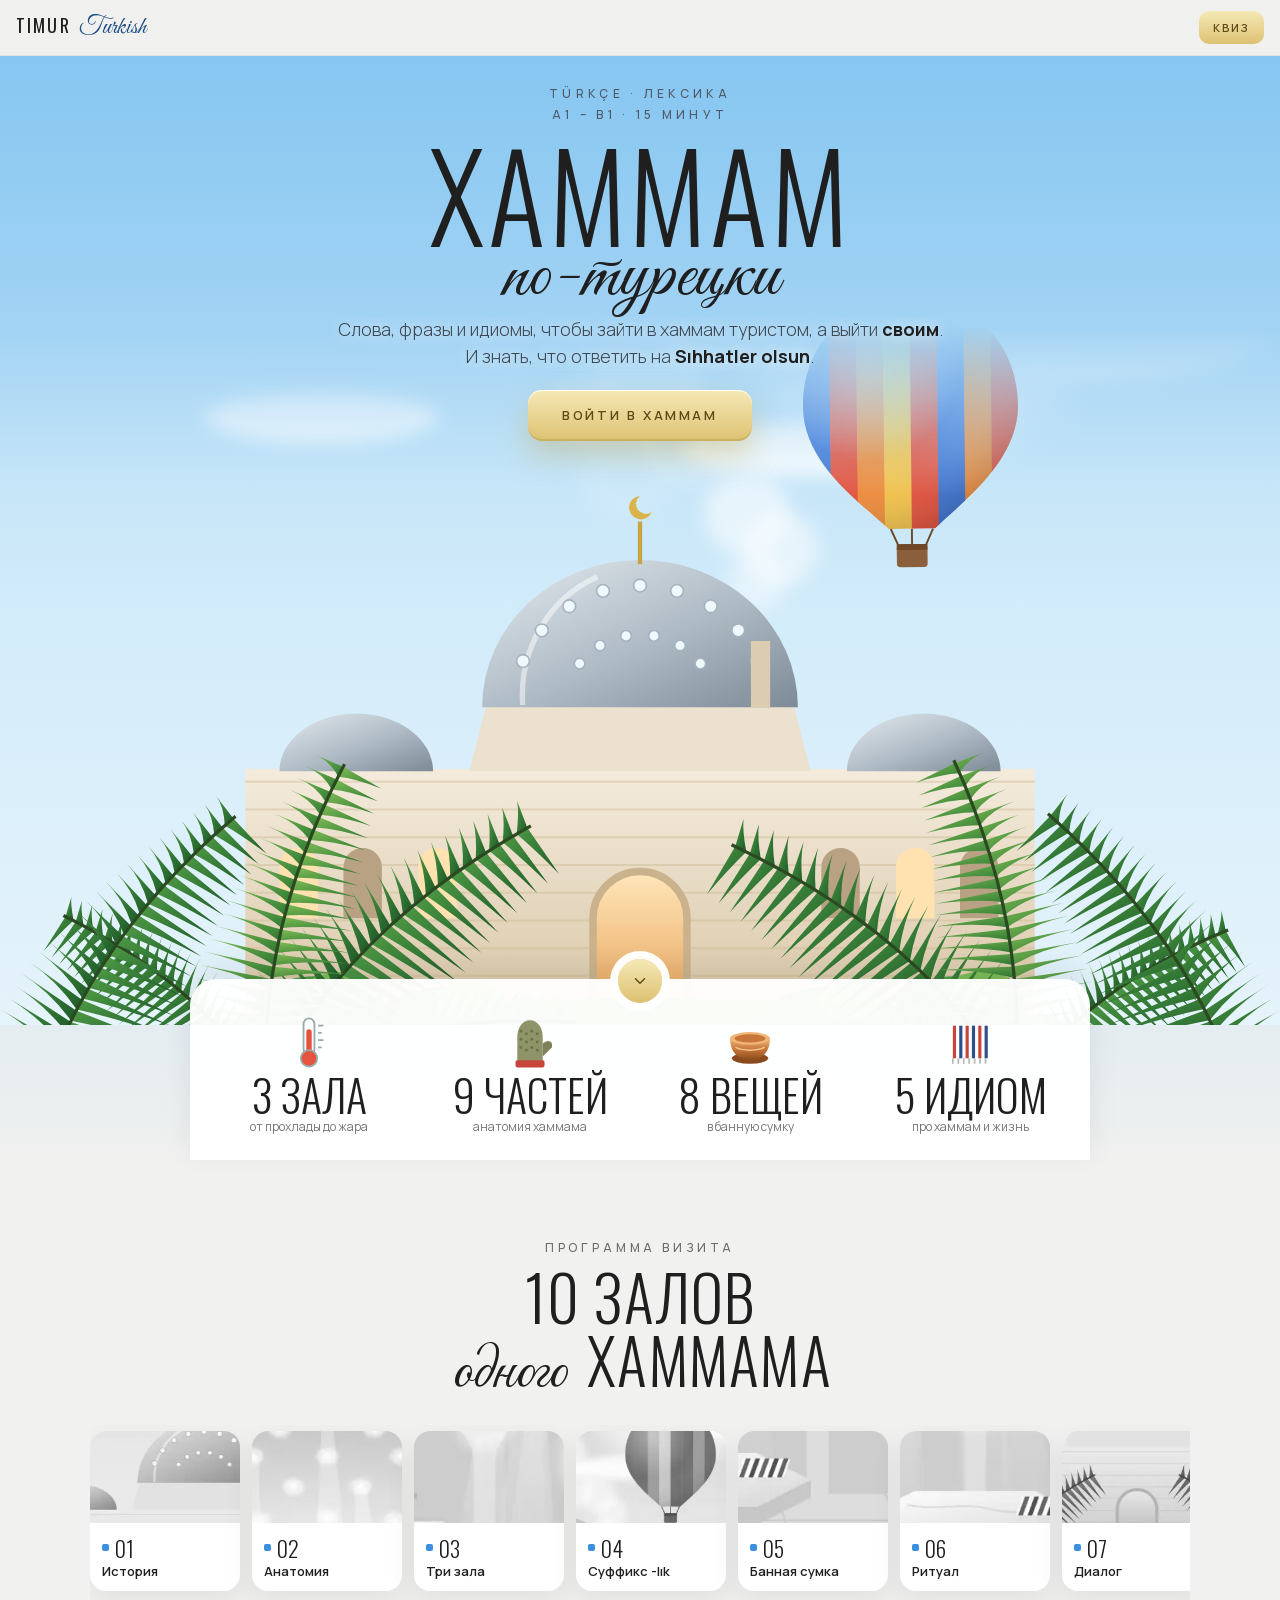
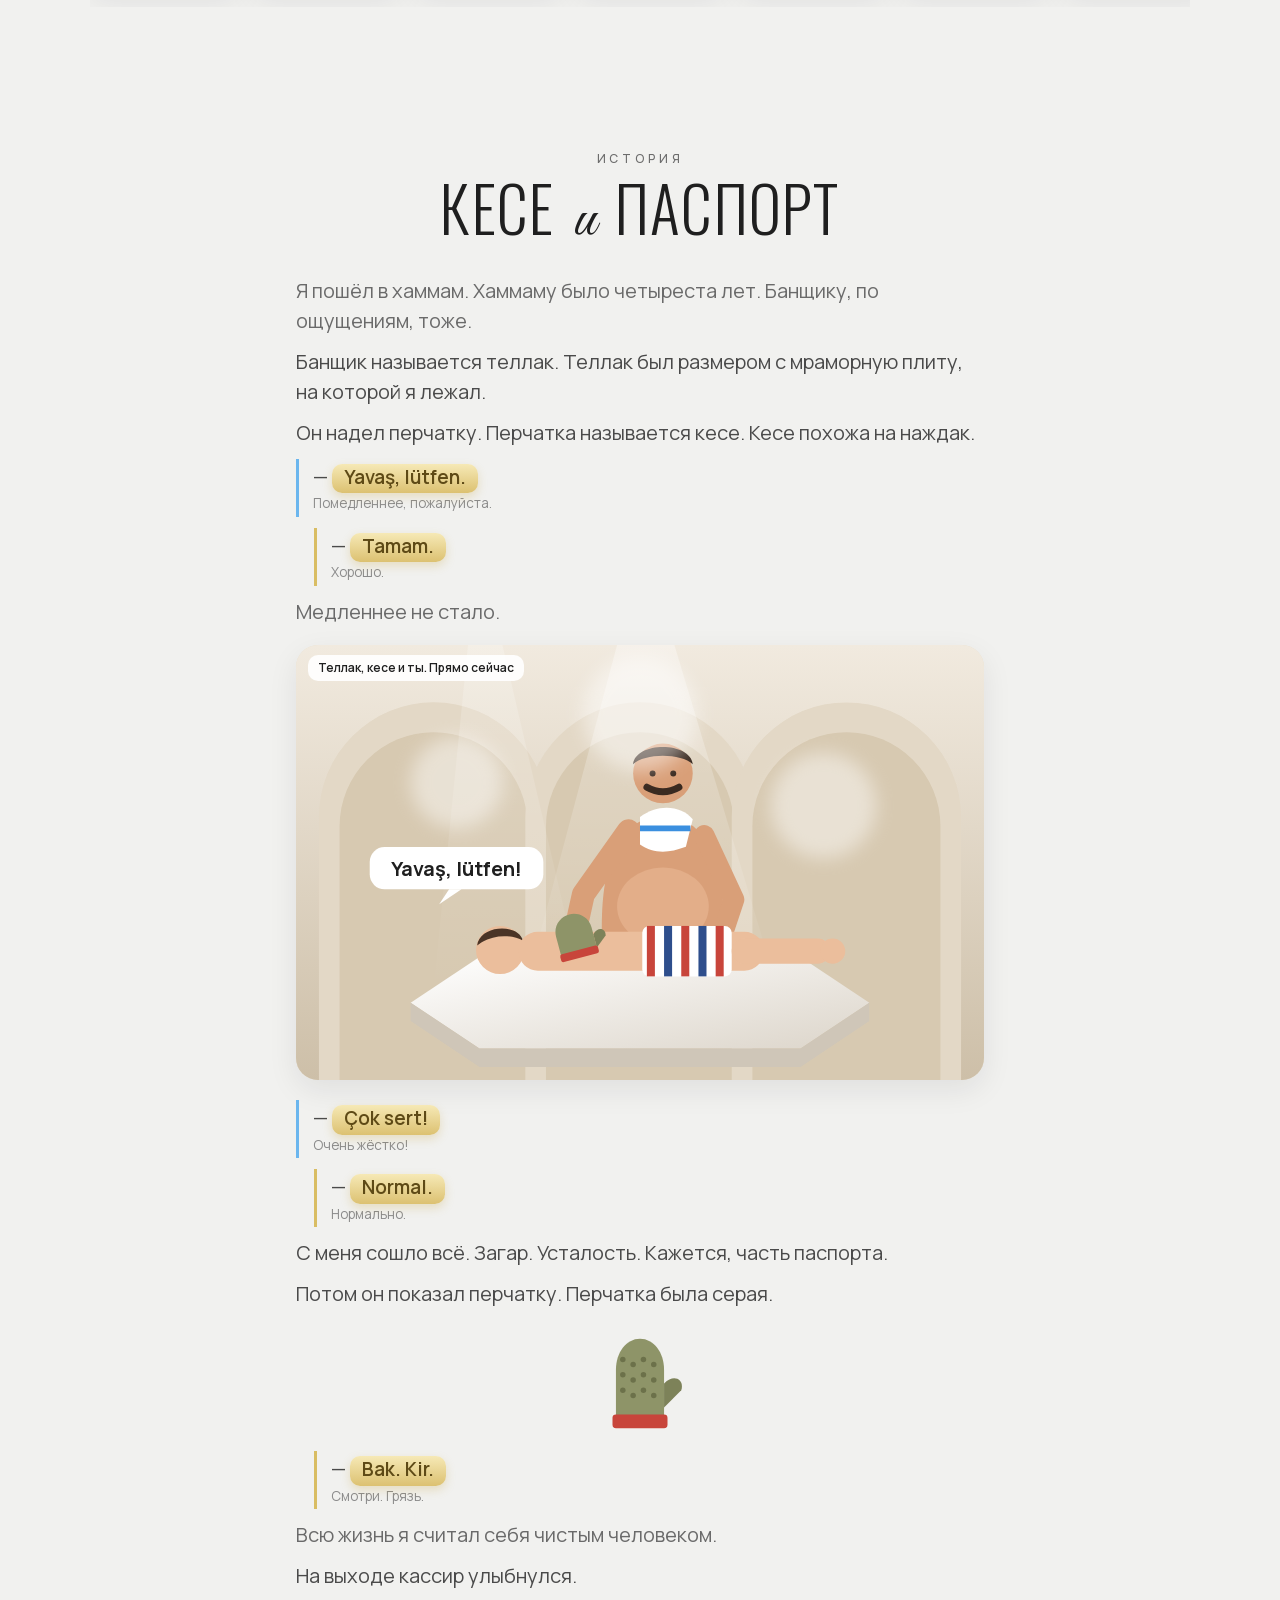
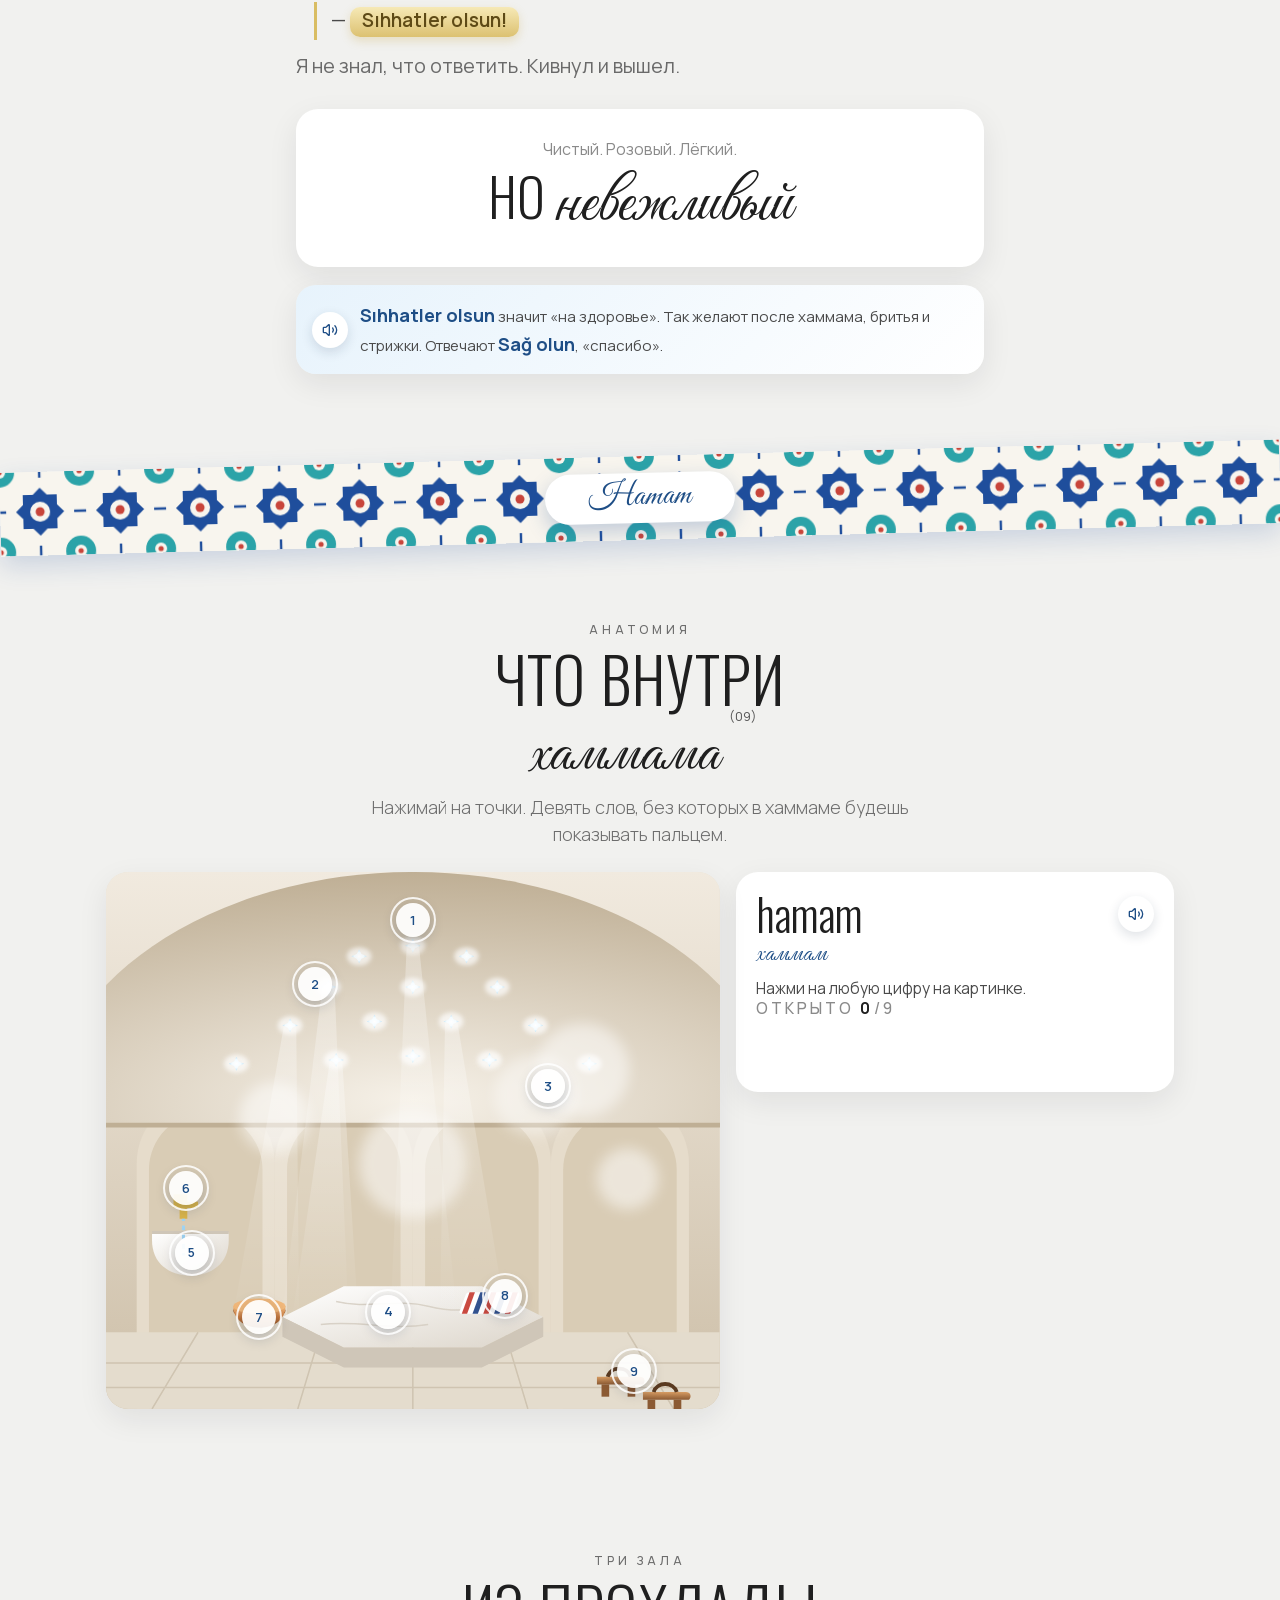
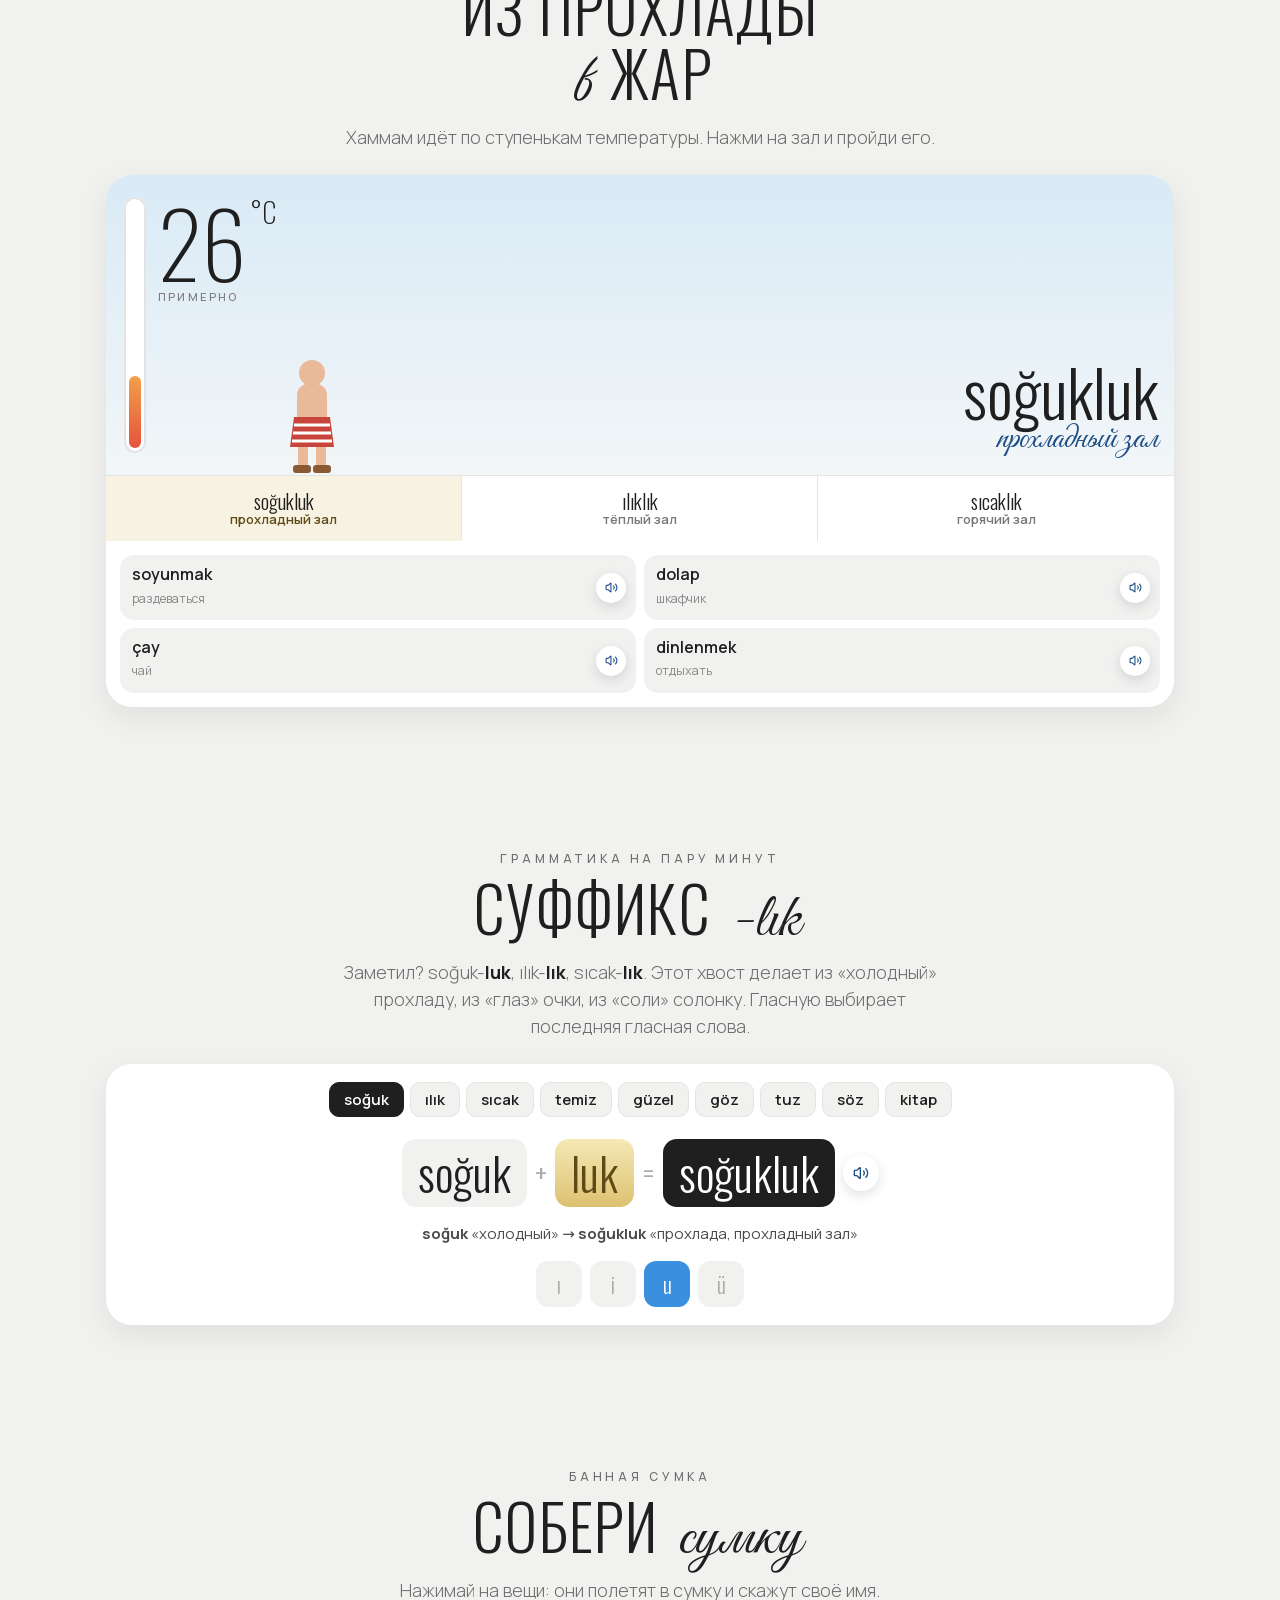
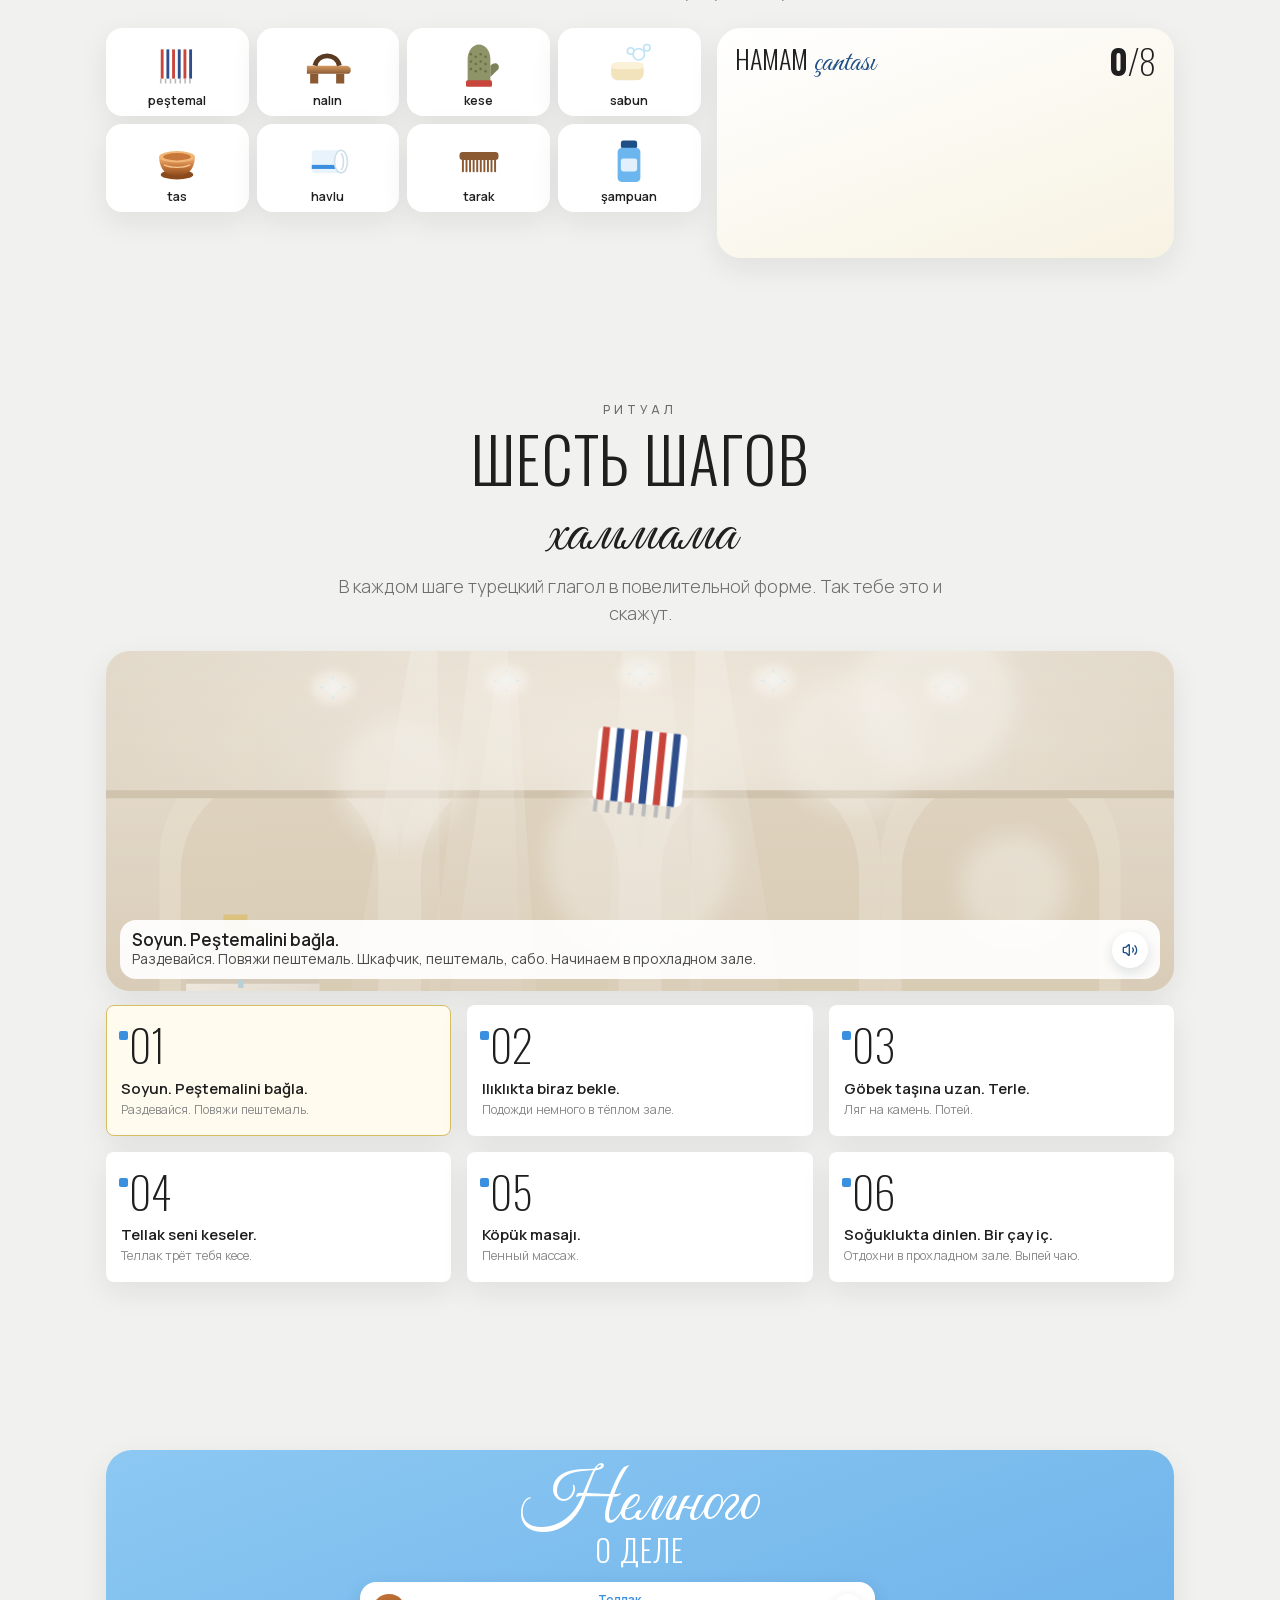
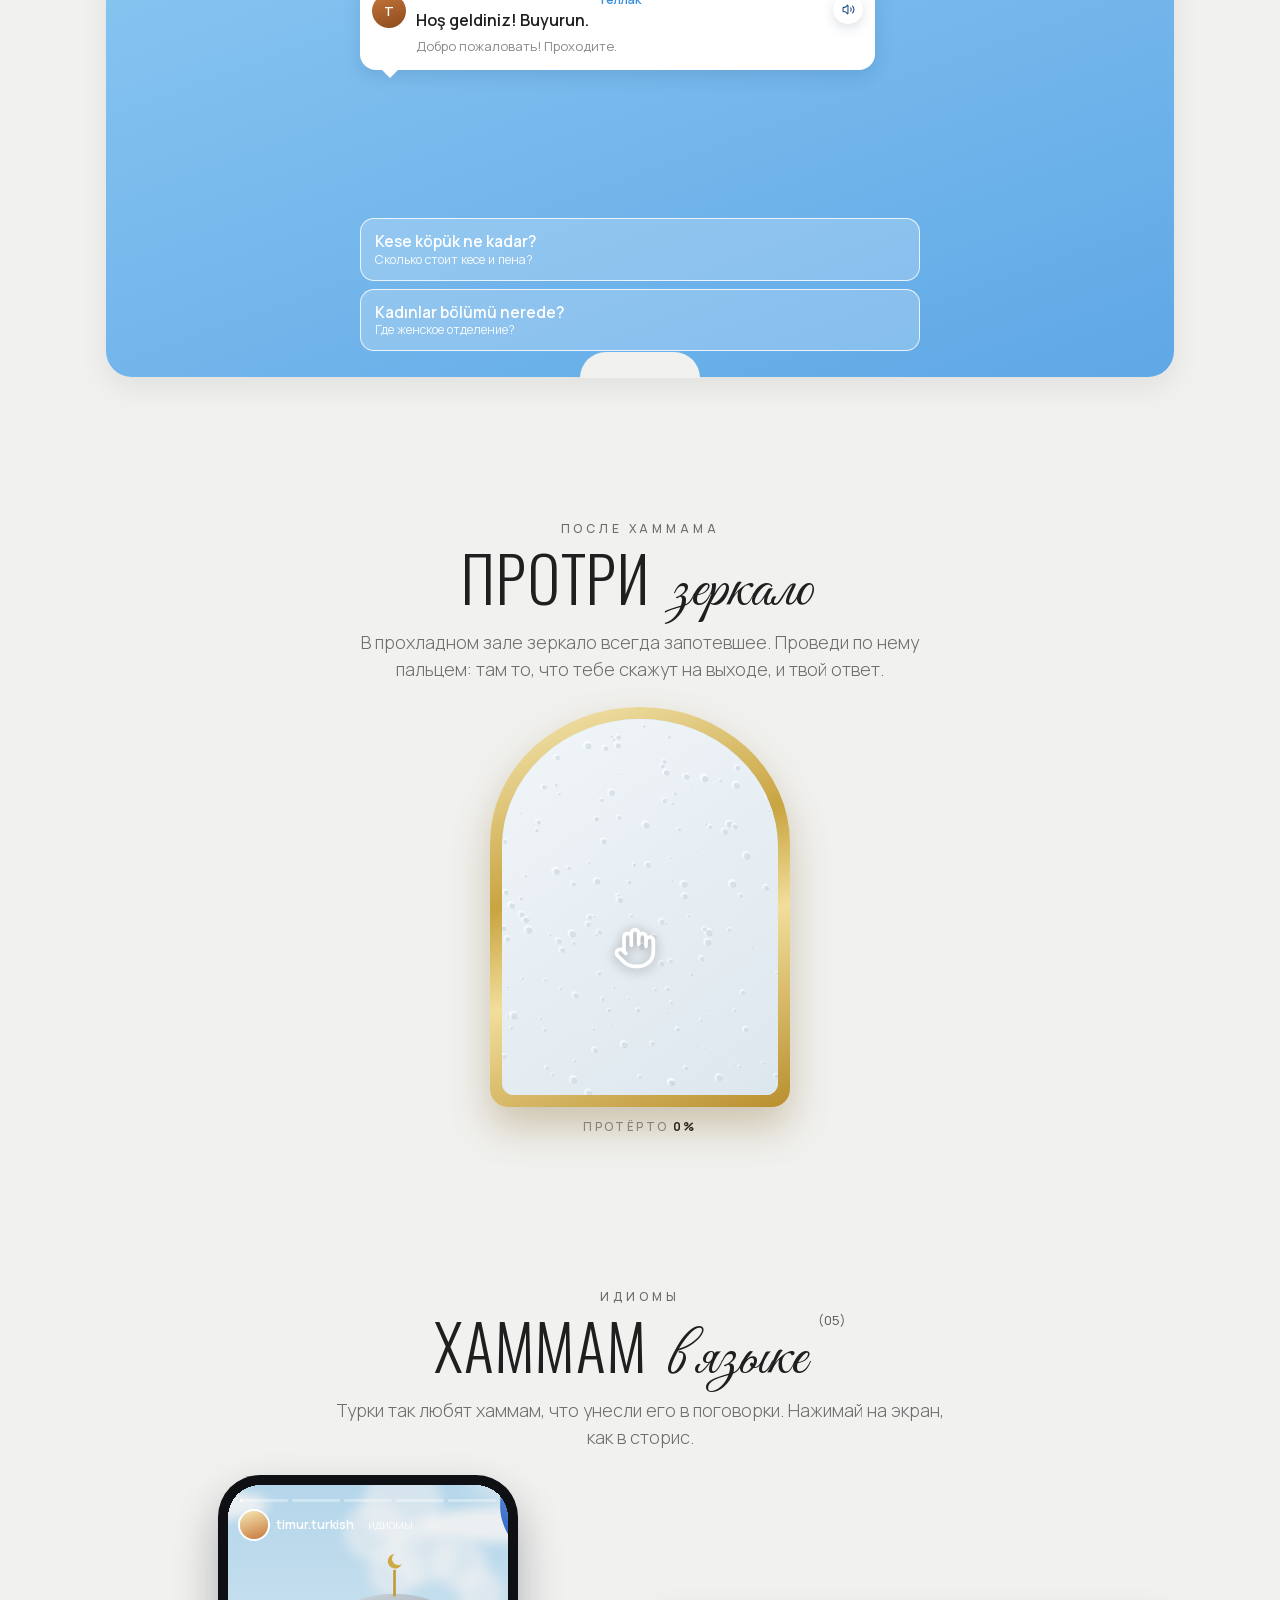
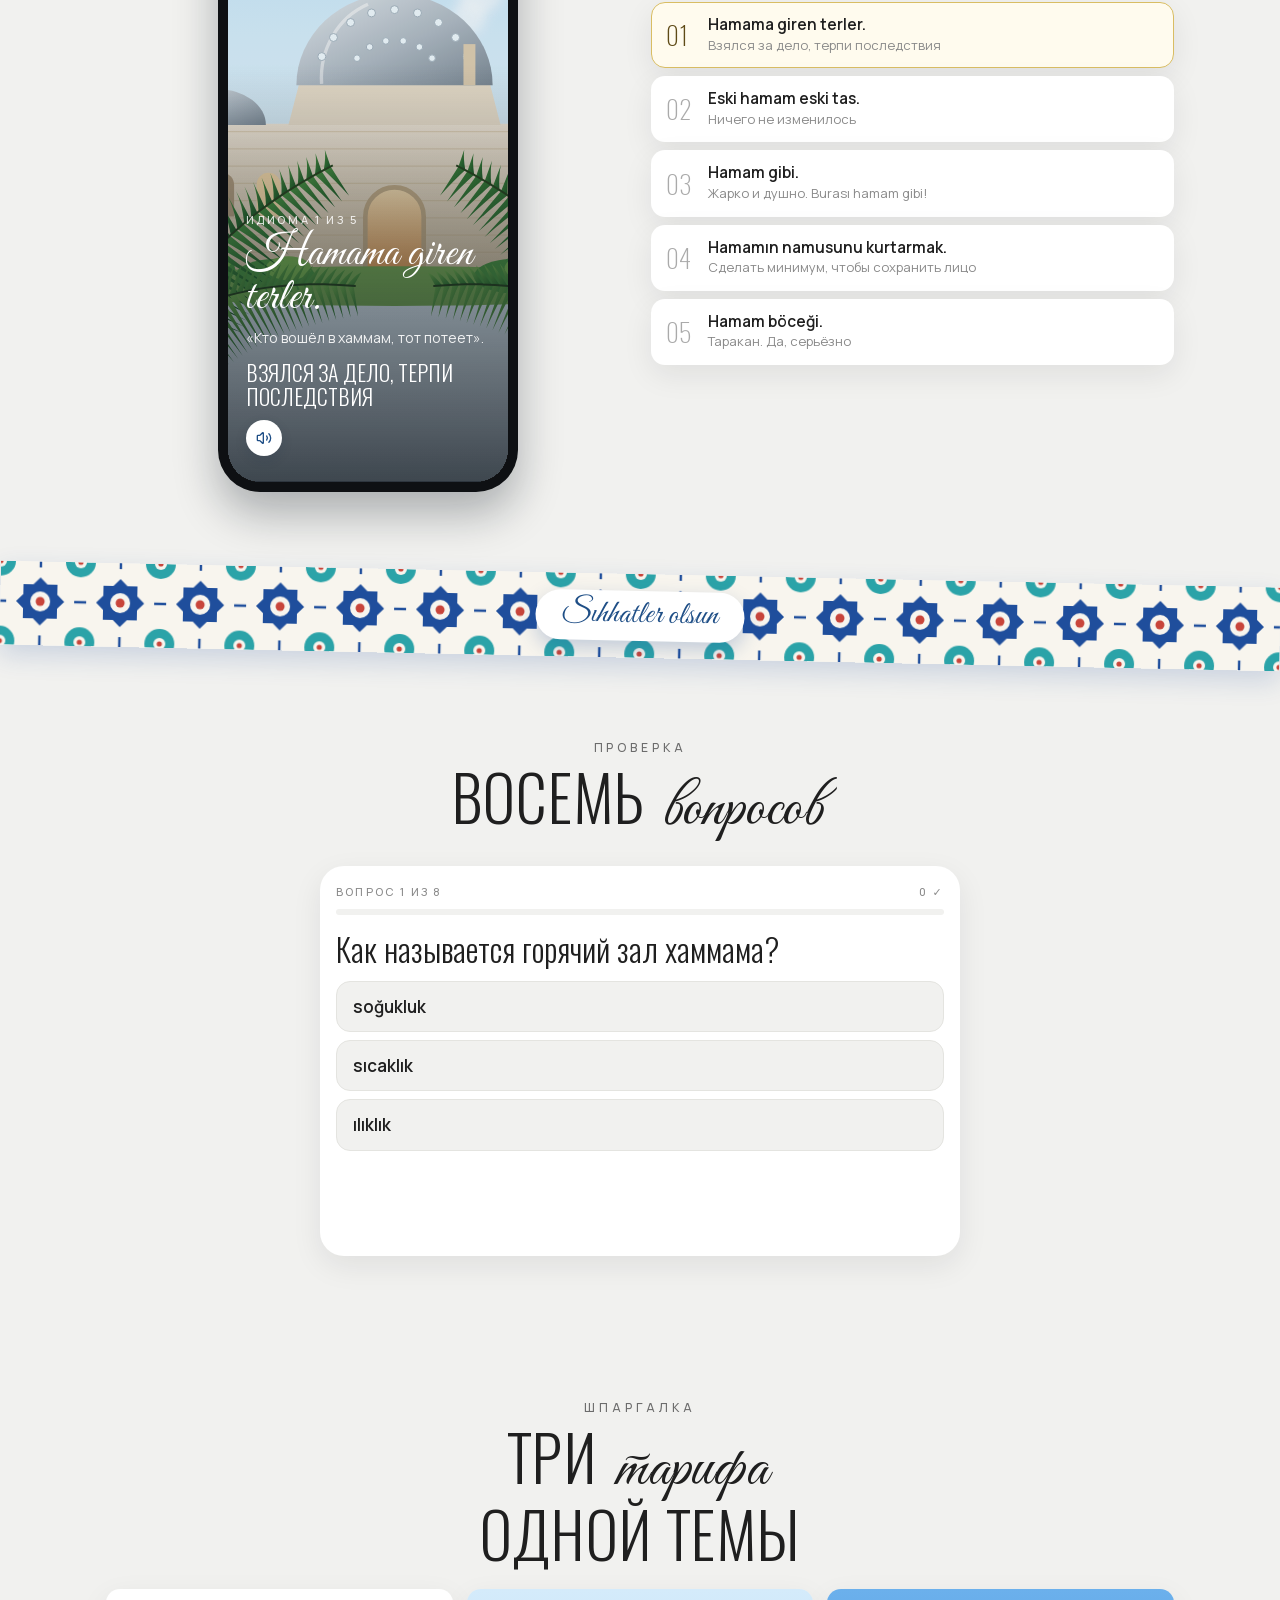
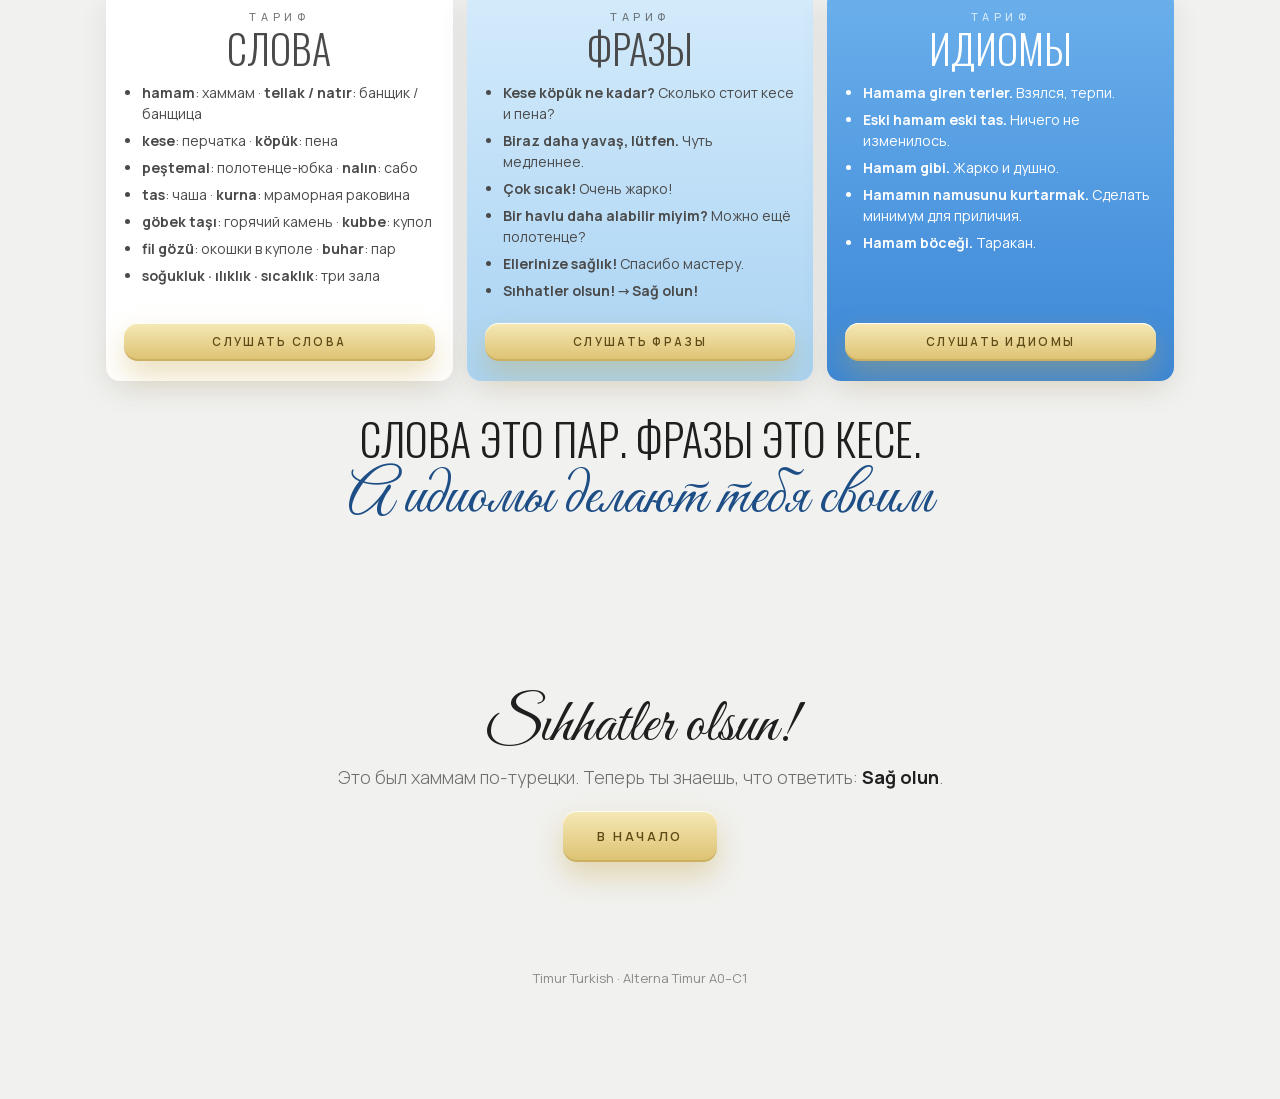
==== commit 847a068d: "Больше визуала и анимаций: теллак, изразцы, зеркало, параллакс Co-Authored-By: Claude Opus 5.5 <nore" ====
--- a/lesson/index.html
+++ b/lesson/index.html
@@ -399,6 +399,39 @@
 footer{padding:30px var(--gut) 110px;text-align:center;font-size:13px;color:var(--mute)}
 footer a{color:var(--ink);font-weight:600}
 .cf{position:fixed;top:-20px;z-index:80;pointer-events:none;width:12px;height:12px;border-radius:50%}
+.puff{position:absolute;z-index:1;width:70px;height:70px;margin:-35px 0 0 -35px;border-radius:50%;background:radial-gradient(circle,rgba(255,255,255,.9),rgba(255,255,255,0) 70%);pointer-events:none}
+.st b i{font-style:normal}
+.iz{position:relative;height:84px;overflow:hidden;margin:10px 0;rotate:-1.5deg;box-shadow:0 10px 26px rgba(31,78,156,.18);perspective:400px}
+.iz.r{rotate:1.2deg}
+.iz svg{position:absolute;left:0;top:0;width:calc(100% + 160px);height:100%}
+.iz .mv{animation:izMove 9s linear infinite}
+.iz.r .mv{animation-direction:reverse}
+@keyframes izMove{to{transform:translateX(-160px)}}
+.iz-w{position:absolute;left:50%;top:50%;translate:-50% -50%;background:#fff;border-radius:99px;padding:8px 26px 10px;font:400 32px/1 var(--fs);color:var(--navy);box-shadow:0 8px 20px rgba(31,78,156,.25);white-space:nowrap;min-width:190px;text-align:center}
+.scene-k{margin:18px 0 20px;border-radius:22px;overflow:hidden;box-shadow:var(--sh);background:#E9DFCD;position:relative}
+.scene-k svg{display:block;width:100%;height:auto}
+.scene-k figcaption{position:absolute;left:12px;top:10px;background:rgba(255,255,255,.92);border-radius:10px;padding:6px 10px;font:600 12px/1.2 var(--fb);color:var(--ink)}
+.ttl .scr{display:inline-block;padding:0 .08em}
+.ia-z{position:absolute;inset:0;transform-origin:50% 50%}
+.ia-reset{margin-top:14px}
+.mir-wrap{display:flex;justify-content:center;margin-top:24px}
+.mir{position:relative;width:min(300px,74vw);aspect-ratio:3/4;border-radius:50% 50% 18px 18px/34% 34% 18px 18px;padding:12px;background:linear-gradient(160deg,#F6E9B6,#C9A440 40%,#F1DE9A 60%,#B98F2E);box-shadow:0 20px 40px rgba(120,90,20,.3)}
+.mir-in{position:relative;width:100%;height:100%;border-radius:50% 50% 12px 12px/34% 34% 12px 12px;overflow:hidden;background:linear-gradient(160deg,#d6e8f2,#a9c7da 50%,#dcebf3);display:flex;flex-direction:column;align-items:center;justify-content:center;text-align:center;padding:20px}
+.mir-in .scr{font-size:clamp(36px,10vw,50px);line-height:1;color:var(--navy)}
+.mir-in .ar{font:300 30px/1 var(--fh);color:#4a6274;margin:8px 0}
+.mir-in .rp{font:400 clamp(42px,11vw,56px)/1 var(--fs);color:var(--green)}
+.mir-in small{font-size:13px;color:#3d5566;margin-top:12px;max-width:16em}
+.mir canvas{position:absolute;left:12px;top:12px;width:calc(100% - 24px);height:calc(100% - 24px);border-radius:50% 50% 12px 12px/34% 34% 12px 12px;touch-action:none;cursor:grab;transition:opacity 1s}
+.mir.clear canvas{opacity:0;pointer-events:none}
+.mir-hint{position:absolute;left:50%;top:58%;width:54px;height:54px;margin:-27px;z-index:3;pointer-events:none;font-size:44px;color:#fff;filter:drop-shadow(0 2px 6px rgba(0,0,0,.35));animation:wipe 2.4s ease-in-out infinite}
+@keyframes wipe{0%,100%{translate:-50px 0}50%{translate:50px 18px}}
+.mir-st{text-align:center;margin-top:14px;font:500 12px/1 var(--fb);letter-spacing:.2em;text-transform:uppercase;color:var(--mute)}
+.mir-st b{color:var(--ink)}
+.mir-again{display:block;margin:12px auto 0}
+.sty .art svg{transform-origin:50% 60%}
+.sty.on .art svg{animation:kb 7s ease-out both}
+@keyframes kb{from{transform:scale(1.2)}to{transform:scale(1)}}
+.rm-wipe{position:absolute;inset:0;pointer-events:none}
 @media(prefers-reduced-motion:reduce){*{animation:none!important;transition:none!important}}
 </style>
 
@@ -421,6 +454,7 @@
 <radialGradient id="gDomeIn" cx=".5" cy=".9" r=".9"><stop offset="0" stop-color="#F6F1E8"/><stop offset="1" stop-color="#BFAF95"/></radialGradient>
 <radialGradient id="gEye" cx=".5" cy=".5" r=".5"><stop offset="0" stop-color="#fff"/><stop offset=".6" stop-color="#F3FBFF"/><stop offset="1" stop-color="#BFE3F6"/></radialGradient>
 <radialGradient id="gShade" cx=".3" cy=".25" r=".9"><stop offset="0" stop-color="#fff" stop-opacity=".45"/><stop offset=".5" stop-color="#fff" stop-opacity="0"/><stop offset="1" stop-color="#000" stop-opacity=".28"/></radialGradient>
+<pattern id="iznik" width="80" height="80" patternUnits="userSpaceOnUse"><rect width="80" height="80" fill="#F8F5EE"/><circle r="15" fill="#2BA3A8"/><circle cx="80" r="15" fill="#2BA3A8"/><circle cy="80" r="15" fill="#2BA3A8"/><circle cx="80" cy="80" r="15" fill="#2BA3A8"/><circle r="6" fill="#F8F5EE"/><circle cx="80" r="6" fill="#F8F5EE"/><circle cy="80" r="6" fill="#F8F5EE"/><circle cx="80" cy="80" r="6" fill="#F8F5EE"/><circle r="2.6" fill="#C8453B"/><circle cx="80" r="2.6" fill="#C8453B"/><circle cy="80" r="2.6" fill="#C8453B"/><circle cx="80" cy="80" r="2.6" fill="#C8453B"/><rect x="23" y="23" width="34" height="34" fill="#1F4E9C"/><rect x="23" y="23" width="34" height="34" fill="#1F4E9C" transform="rotate(45 40 40)"/><circle cx="40" cy="40" r="10" fill="#F8F5EE"/><circle cx="40" cy="40" r="4.5" fill="#C8453B"/><path d="M40 0v6M40 74v6M0 40h6M74 40h6" stroke="#1F4E9C" stroke-width="2.4"/></pattern>
 <filter id="fB1" x="-50%" y="-50%" width="200%" height="200%"><feGaussianBlur stdDeviation="8"/></filter>
 <filter id="fB2" x="-50%" y="-50%" width="200%" height="200%"><feGaussianBlur stdDeviation="20"/></filter>
 <filter id="fGlow" x="-100%" y="-100%" width="300%" height="300%"><feGaussianBlur stdDeviation="3"/></filter>
@@ -462,6 +496,8 @@
 <symbol id="i-award" viewBox="0 0 24 24"><path d="m15.477 12.89 1.515 8.526a.5.5 0 0 1-.81.47l-3.58-2.687a1 1 0 0 0-1.197 0l-3.586 2.686a.5.5 0 0 1-.81-.469l1.514-8.526"/><circle cx="12" cy="8" r="6"/></symbol>
 <symbol id="i-users" viewBox="0 0 24 24"><path d="M16 21v-2a4 4 0 0 0-4-4H6a4 4 0 0 0-4 4v2"/><circle cx="9" cy="7" r="4"/><path d="M22 21v-2a4 4 0 0 0-3-3.87"/><path d="M16 3.13a4 4 0 0 1 0 7.75"/></symbol>
 <symbol id="i-mic" viewBox="0 0 24 24"><path d="M12 2a3 3 0 0 0-3 3v7a3 3 0 0 0 6 0V5a3 3 0 0 0-3-3Z"/><path d="M19 10v2a7 7 0 0 1-14 0v-2"/><line x1="12" x2="12" y1="19" y2="22"/></symbol>
+<symbol id="i-hand" viewBox="0 0 24 24"><path d="M18 11V6a2 2 0 0 0-2-2a2 2 0 0 0-2 2"/><path d="M14 10V4a2 2 0 0 0-2-2a2 2 0 0 0-2 2v2"/><path d="M10 10.5V6a2 2 0 0 0-2-2a2 2 0 0 0-2 2v8"/><path d="M18 8a2 2 0 1 1 4 0v6a8 8 0 0 1-8 8h-2c-2.8 0-4.5-.86-5.99-2.34l-3.6-3.6a2 2 0 0 1 2.83-2.82L7 15"/></symbol>
+<symbol id="i-zoom-out" viewBox="0 0 24 24"><circle cx="11" cy="11" r="8"/><line x1="21" x2="16.65" y1="21" y2="16.65"/><line x1="8" x2="14" y1="11" y2="11"/></symbol>
 
 </svg>
 <header class="bar">
@@ -483,10 +519,10 @@
   <div class="art" id="heroArt"></div>
   <div class="stats" id="stats">
     <a class="notch" href="#story" aria-label="Вниз"><svg class="ic"><use href="#i-chevron-down"/></svg></a>
-    <div class="st"><span class="si" data-ic="thermo"></span><b>3 зала</b><span>от прохлады до жара</span></div>
-    <div class="st"><span class="si" data-ic="kese"></span><b>9 частей</b><span>анатомия хаммама</span></div>
-    <div class="st"><span class="si" data-ic="tas"></span><b>8 вещей</b><span>в банную сумку</span></div>
-    <div class="st"><span class="si" data-ic="pestemal"></span><b>5 идиом</b><span>про хаммам и жизнь</span></div>
+    <div class="st"><span class="si" data-ic="thermo"></span><b><i class="n">3</i> зала</b><span>от прохлады до жара</span></div>
+    <div class="st"><span class="si" data-ic="kese"></span><b><i class="n">9</i> частей</b><span>анатомия хаммама</span></div>
+    <div class="st"><span class="si" data-ic="tas"></span><b><i class="n">8</i> вещей</b><span>в банную сумку</span></div>
+    <div class="st"><span class="si" data-ic="pestemal"></span><b><i class="n">5</i> идиом</b><span>про хаммам и жизнь</span></div>
   </div>
 </section>
 
@@ -520,6 +556,7 @@
       <p class="rv dl">— <button class="pill" data-say="Yavaş, lütfen.">Yavaş, lütfen.</button><span class="ru">Помедленнее, пожалуйста.</span></p>
       <p class="rv dl th">— <button class="pill" data-say="Tamam.">Tamam.</button><span class="ru">Хорошо.</span></p>
       <p class="nar rv">Медленнее не стало.</p>
+      <figure class="scene-k" id="sceneK"><figcaption>Теллак, кесе и ты. Прямо сейчас</figcaption></figure>
       <p class="rv dl">— <button class="pill" data-say="Çok sert!">Çok sert!</button><span class="ru">Очень жёстко!</span></p>
       <p class="rv dl th">— <button class="pill" data-say="Normal.">Normal.</button><span class="ru">Нормально.</span></p>
       <p class="rv">С меня сошло всё. Загар. Усталость. Кажется, часть паспорта.</p>
@@ -536,13 +573,14 @@
   </div>
 </section>
 
+<div class="iz" aria-hidden="true"><svg><g class="mv"><rect width="100%" height="84" fill="url(#iznik)"/></g></svg><span class="iz-w" data-words="Hamam|Kese|Köpük|Peştemal|Nalın|Kurna|Buhar">Hamam</span></div>
 <section id="anat">
   <div class="wrap">
     <p class="eyb">Анатомия</p>
     <h2 class="ttl">Что внутри <span class="scr">хаммама</span><sup>(09)</sup></h2>
     <p class="sub">Нажимай на точки. Девять слов, без которых в хаммаме будешь показывать пальцем.</p>
     <div class="anat">
-      <div class="ia" id="ia"><div id="intArt" style="width:100%;height:100%"></div></div>
+      <div class="ia" id="ia"><div class="ia-z" id="iaZ"><div id="intArt" style="width:100%;height:100%"></div></div></div>
       <div class="ia-card" id="iaCard"></div>
     </div>
   </div>
@@ -613,6 +651,16 @@
   </div>
 </section>
 
+<section id="mirror">
+  <div class="wrap">
+    <p class="eyb">После хаммама</p>
+    <h2 class="ttl">Протри <span class="scr">зеркало</span></h2>
+    <p class="sub">В прохладном зале зеркало всегда запотевшее. Проведи по нему пальцем: там то, что тебе скажут на выходе, и твой ответ.</p>
+    <div class="mir-wrap"><div class="mir" id="mir"><div class="mir-in"><span class="scr">Sıhhatler olsun!</span><span class="ar">↓</span><span class="rp">Sağ olun!</span><small>«На здоровье!» и «Спасибо!»</small></div><canvas id="mirC" aria-label="Запотевшее зеркало, протри пальцем"></canvas><span class="mir-hint" id="mirH"><svg class="ic"><use href="#i-hand"/></svg></span></div></div>
+    <p class="mir-st" id="mirSt">Протёрто <b>0%</b></p>
+  </div>
+</section>
+
 <section id="idioms">
   <div class="wrap">
     <p class="eyb">Идиомы</p>
@@ -625,6 +673,7 @@
   </div>
 </section>
 
+<div class="iz r" aria-hidden="true"><svg><g class="mv"><rect width="100%" height="84" fill="url(#iznik)"/></g></svg><span class="iz-w" data-words="Sıhhatler olsun|Sağ olun|Ellerinize sağlık|Kolay gelsin">Sıhhatler olsun</span></div>
 <section id="quiz">
   <div class="wrap">
     <p class="eyb">Проверка</p>
@@ -796,25 +845,25 @@
 function heroArt(vb){var s='';
   s+='<rect x="-400" y="-300" width="2000" height="1500" fill="url(#gSky2)"/>';
   s+='<circle cx="860" cy="170" r="190" fill="#fff" opacity=".55" filter="url(#fB2)"/>';
-  [[180,180,150,40],[540,120,120,30],[1020,250,170,46],[760,360,120,26],[300,330,110,24]].forEach(function(c){s+='<ellipse class="cl" cx="'+c[0]+'" cy="'+c[1]+'" rx="'+c[2]+'" ry="'+c[3]+'" fill="#fff" opacity=".9" filter="url(#fB1)"/>'});
-  s+=balloon(380,190,.3)+'<g class="balpos"><g class="bal1">'+balloon(860,340,.9)+'</g></g>';
+  s+='<g class="clouds">';[[180,180,150,40],[540,120,120,30],[1020,250,170,46],[760,360,120,26],[300,330,110,24]].forEach(function(c){s+='<ellipse class="cl" cx="'+c[0]+'" cy="'+c[1]+'" rx="'+c[2]+'" ry="'+c[3]+'" fill="#fff" opacity=".9" filter="url(#fB1)"/>'});
+  s+='</g>';s+='<g class="gulls">'+[[150,250,1],[200,232,.8],[250,262,.7]].map(function(g){return '<g transform="translate('+g[0]+' '+g[1]+') scale('+g[2]+')"><path class="gw" d="M-16 0Q-8 -11 0 0Q8 -11 16 0" fill="none" stroke="#3b4b5a" stroke-width="2.8" stroke-linecap="round"/></g>'}).join('')+'</g>';s+=balloon(380,190,.3)+'<g class="balpar"><g class="balpos"><g class="balin"><g class="bal1">'+balloon(860,340,.9)+'</g></g></g></g>';
   var w='';for(var y=672;y<900;y+=26)w+='<line x1="230" x2="970" y1="'+y+'" y2="'+y+'" stroke="#CDB892" stroke-opacity=".45" stroke-width="2"/>';
   var win='';[262,322,392,770,840,900].forEach(function(x,i){win+='<path d="M'+x+' 800V752A18 18 0 0 1 '+(x+36)+' 752V800Z" fill="'+(i%2?'#B8A283':'#FFE2B0')+'"/>'});
   var eyes='';for(var k=0;k<9;k++){var an=Math.PI*(1.12+k*.095),ex=600+118*Math.cos(an),ey=600+112*Math.sin(an);eyes+='<circle cx="'+f(ex)+'" cy="'+f(ey)+'" r="6" fill="#EEF8FD" stroke="#A3B3BF" stroke-width="1.5"/>'}
   for(var k2=0;k2<6;k2++){var an2=Math.PI*(1.2+k2*.12),ex2=600+70*Math.cos(an2),ey2=600+66*Math.sin(an2);eyes+='<circle cx="'+f(ex2)+'" cy="'+f(ey2)+'" r="5" fill="#EEF8FD" stroke="#A3B3BF" stroke-width="1.5"/>'}
-  s+='<g class="steam">'+[[600,430,40],[640,400,50],[570,370,46],[612,330,60],[712,500,26],[730,460,34],[700,420,40]].map(function(c,i){return '<circle class="sm" cx="'+c[0]+'" cy="'+c[1]+'" r="'+c[2]+'" fill="#fff" opacity=".55" filter="url(#fB1)"/>'}).join('')+'</g>';
+  s+='<g class="hpar"><g class="steam">'+[[600,430,40],[640,400,50],[570,370,46],[612,330,60],[712,500,26],[730,460,34],[700,420,40]].map(function(c,i){return '<circle class="sm" cx="'+c[0]+'" cy="'+c[1]+'" r="'+c[2]+'" fill="#fff" opacity=".55" filter="url(#fB1)"/>'}).join('')+'</g>';
   s+='<g class="hamam"><path d="M230 900V660H970V900Z" fill="url(#gStone)"/>'+w+win
    +'<path d="M262 662A72 54 0 0 1 406 662Z" fill="url(#gDome)"/><path d="M794 662A72 54 0 0 1 938 662Z" fill="url(#gDome)"/>'
    +'<path d="M440 662L456 600H744L760 662Z" fill="#EBE1CE"/><path d="M456 600H744" stroke="#CDB892" stroke-width="3"/>'
    +'<path d="M452 602A148 138 0 0 1 748 602Z" fill="url(#gDome)"/><path d="M490 600A112 120 0 0 1 560 480" fill="none" stroke="#fff" stroke-opacity=".5" stroke-width="5"/>'+eyes
    +'<rect x="598" y="428" width="4" height="40" fill="#C9A440"/><path d="M600 404A11 11 0 1 0 611 419A9 9 0 1 1 600 404Z" fill="#D9B44A"/>'
    +'<rect x="704" y="540" width="18" height="62" fill="#DCCDB2"/>'
-   +'<path d="M556 900V800A44 44 0 0 1 644 800V900Z" fill="url(#gGlow)"/><path d="M556 900V800A44 44 0 0 1 644 800V900" fill="none" stroke="#C9B28C" stroke-width="7"/></g>';
+   +'<path d="M556 900V800A44 44 0 0 1 644 800V900Z" fill="url(#gGlow)"/><path d="M556 900V800A44 44 0 0 1 644 800V900" fill="none" stroke="#C9B28C" stroke-width="7"/></g></g>';
   s+='<ellipse cx="600" cy="905" rx="420" ry="30" fill="#7FB35A"/>';
   [[300,880],[420,890],[780,890],[900,880]].forEach(function(b){s+='<ellipse cx="'+b[0]+'" cy="'+b[1]+'" rx="60" ry="26" fill="#4E9A45"/><ellipse cx="'+(b[0]+20)+'" cy="'+(b[1]-12)+'" rx="34" ry="18" fill="#7DBB55"/>'});
-  s+='<g class="palms">'+frond(250,960,330,-62,.35,'url(#gLeaf)')+frond(250,960,300,-95,.3,'url(#gLeaf2)')+frond(250,960,280,-30,.35,'url(#gLeaf2)')+frond(250,960,240,-125,-.3,'url(#gLeaf)')
+  s+='<g class="ppar"><g class="palms">'+frond(250,960,330,-62,.35,'url(#gLeaf)')+frond(250,960,300,-95,.3,'url(#gLeaf2)')+frond(250,960,280,-30,.35,'url(#gLeaf2)')+frond(250,960,240,-125,-.3,'url(#gLeaf)')
    +frond(950,960,330,-118,-.35,'url(#gLeaf)')+frond(950,960,300,-85,-.3,'url(#gLeaf2)')+frond(950,960,280,-150,-.35,'url(#gLeaf2)')+frond(950,960,240,-55,.3,'url(#gLeaf)')
-   +frond(40,960,300,-70,.3,'url(#gLeaf)')+frond(1160,960,300,-110,-.3,'url(#gLeaf)')+'</g>';
+   +frond(40,960,300,-70,.3,'url(#gLeaf)')+frond(1160,960,300,-110,-.3,'url(#gLeaf)')+'</g></g>';
   return '<svg viewBox="'+(vb||'0 0 1200 900')+'" preserveAspectRatio="xMidYMax slice" aria-hidden="true">'+s+'</svg>'}
 function intArt(vb){var s='<rect width="800" height="700" fill="url(#gInt)"/>';
   [40,220,400,580].forEach(function(x){s+='<path d="M'+x+' 700V380A90 90 0 0 1 '+(x+180)+' 380V700Z" fill="#E6DCCB"/><path d="M'+(x+16)+' 700V388A74 74 0 0 1 '+(x+164)+' 388V700Z" fill="#D9CCB5"/>'});
@@ -861,10 +910,23 @@
   $$('.eye',root).forEach(function(e,i){tl.to(e,{opacity:.55,duration:1.4+(i%4)*.3,yoyo:true,repeat:-1,ease:'sine.inOut'},i*.1)});
   $$('.beam',root).forEach(function(b,i){tl.to(b,{opacity:.15,duration:2.4+i*.3,yoyo:true,repeat:-1,ease:'sine.inOut'},0)});
   $$('.water',root).forEach(function(w){tl.to(w,{strokeDashoffset:-24,duration:.6,repeat:-1,ease:'none'},0)});
+  $$('.gulls',root).forEach(function(g){tl.fromTo(g,{x:-320,y:0},{x:1500,duration:28,repeat:-1,ease:'none'},0);tl.to(g,{y:-40,duration:3,yoyo:true,repeat:-1,ease:'sine.inOut'},0)});
+  $$('.gw',root).forEach(function(w,i){tl.to(w,{scaleY:.25,transformOrigin:'50% 100%',duration:.28,yoyo:true,repeat:-1,ease:'sine.inOut'},i*.09)});
   whenVisible(root,function(){tl.play()},function(){tl.pause()})}
 ['#heroArt','#intArt','#rtBg','#thxArt'].forEach(function(s){artAnim($(s))});
-if(G&&!RM){gsap.to('#heroArt svg',{yPercent:8,ease:'none',scrollTrigger:{trigger:'#hero',start:'top top',end:'bottom top',scrub:true}})}
-(function(){var sts=$$('.st');whenVisible($('#stats'),function(){sts.forEach(function(s,i){setTimeout(function(){s.classList.add('on');if(G&&!RM)gsap.fromTo($('svg',s),{y:16,rotation:-8},{y:0,rotation:0,duration:.8,ease:'elastic.out(1,.45)'})},300+i*250)})})})();
+if(G&&!RM){var ha=$('#heroArt');
+  [['.clouds',-50],['.balpar',-110],['.hpar',40],['.ppar',110],['.gulls',-70]].forEach(function(p){var el=$(p[0],ha);if(el)gsap.to(el,{y:p[1],ease:'none',scrollTrigger:{trigger:'#hero',start:'top top',end:'bottom top',scrub:true}})});
+  var it=gsap.timeline({delay:.15});
+  it.from($('.hamam',ha),{y:160,duration:1.3,ease:'power3.out'},0)
+    .from($('.palms',ha),{scale:1.35,svgOrigin:'600 960',duration:1.5,ease:'power3.out'},0)
+    .from($('.balin',ha),{x:220,y:380,rotation:12,duration:2.2,ease:'power2.out'},.2)
+    .from($$('.steam .sm',ha),{scale:.2,duration:1.2,stagger:.08,ease:'power2.out'},.6);
+  var hero=$('#hero'),lastT=0;
+  function puff(x,y){var r=hero.getBoundingClientRect(),p=document.createElement('i');p.className='puff';p.style.left=(x-r.left)+'px';p.style.top=(y-r.top)+'px';hero.appendChild(p);gsap.fromTo(p,{scale:.3,opacity:.9},{scale:1.5+Math.random(),y:-70-Math.random()*60,x:(Math.random()-.5)*40,opacity:0,duration:1.6,ease:'sine.out',onComplete:function(){p.remove()}})}
+  hero.addEventListener('pointermove',function(e){if(e.pointerType!=='mouse')return;var t=performance.now();if(t-lastT<60)return;lastT=t;puff(e.clientX,e.clientY)});
+  hero.addEventListener('pointerdown',function(e){for(var i=0;i<5;i++)puff(e.clientX+(Math.random()-.5)*40,e.clientY+(Math.random()-.5)*30)});
+}
+(function(){var sts=$$('.st'),cnt=false;whenVisible($('#stats'),function(){if(!cnt&&G&&!RM){cnt=true;$$('#stats .n').forEach(function(n){var to=+n.textContent,o={v:0};gsap.to(o,{v:to,duration:1.4,ease:'power2.out',onUpdate:function(){n.textContent=Math.round(o.v)}})})}sts.forEach(function(s,i){setTimeout(function(){s.classList.add('on');if(G&&!RM)gsap.fromTo($('svg',s),{y:16,rotation:-8},{y:0,rotation:0,duration:.8,ease:'elastic.out(1,.45)'})},300+i*250)})})})();
 
 /* program + rail + dock */
 (function(){var rail=$('#rail'),links=$$('#pg a'),ids=links.map(function(a){return a.getAttribute('href').slice(1)}),last=-2,tick=false;
@@ -879,10 +941,11 @@
 
 /* anatomy */
 (function(){var ia=$('#ia'),card=$('#iaCard'),seen={},A=D.anat;
-  A.forEach(function(a,i){var b=document.createElement('button');b.className='hs';b.style.left=a.x+'%';b.style.top=a.y+'%';b.textContent=i+1;b.setAttribute('aria-label',a.tr);b.onclick=function(){show(i,true)};ia.appendChild(b)});
+  var Z=$('#iaZ');A.forEach(function(a,i){var b=document.createElement('button');b.className='hs';b.style.left=a.x+'%';b.style.top=a.y+'%';b.textContent=i+1;b.setAttribute('aria-label',a.tr);b.onclick=function(){show(i,true)};Z.appendChild(b)});
   var hs=$$('.hs',ia);
+  function zoom(a){if(!G||RM)return;var k=a?1.55:1;gsap.to(Z,{scale:k,transformOrigin:a?a.x+'% '+a.y+'%':'50% 50%',duration:.9,ease:'power3.inOut'});gsap.to(hs,{scale:1/k,duration:.9,ease:'power3.inOut'})}
   function show(i,user){var a=A[i];seen[i]=1;hs.forEach(function(h,k){h.classList.toggle('cur',k===i);if(seen[k])h.classList.add('on')});
-    card.innerHTML='<div class="w"><h3>'+a.tr+'</h3><button class="say" data-say="'+a.say+'" aria-label="Слушать">'+SPK+'</button></div><p class="tr">'+a.ru+'</p><p>'+a.f+'</p><p class="ia-cnt">Открыто <b>'+Object.keys(seen).length+'</b>/9</p>';
+    card.innerHTML='<div class="w"><h3>'+a.tr+'</h3><button class="say" data-say="'+a.say+'" aria-label="Слушать">'+SPK+'</button></div><p class="tr">'+a.ru+'</p><p>'+a.f+'</p><p class="ia-cnt">Открыто <b>'+Object.keys(seen).length+'</b>/9</p><button class="gb sm ia-reset" id="iaR"><svg class="ic"><use href="#i-zoom-out"/></svg>Весь хаммам</button>';$('#iaR').onclick=function(){zoom(null);hs.forEach(function(h){h.classList.remove('cur')})};zoom(a);
     if(user)say(a.say,$('.say',card));
     if(G&&!RM)gsap.fromTo(card.children,{y:14},{y:0,duration:.45,stagger:.05,ease:'power3.out'});
     if(Object.keys(seen).length===9&&!card.dataset.done){card.dataset.done=1;confetti()}}
@@ -894,7 +957,8 @@
   tabs.innerHTML=R.map(function(r,i){return '<button data-i="'+i+'"><b>'+r.k+'</b>'+r.ru+'</button>'}).join('');
   var puffs='';for(var i=0;i<10;i++)puffs+='<i style="left:'+(5+i*9.5)+'%;top:'+(20+(i%4)*15)+'%;width:'+(60+(i%3)*30)+'px;height:'+(60+(i%3)*30)+'px"></i>';steam.innerHTML=puffs;
   var tObj={v:26};
-  function set(i,anim){cur=i;var r=R[i];$$('button',tabs).forEach(function(b,k){b.classList.toggle('on',k===i)});st.style.background=r.bg;$('#rmTh').style.height=r.th+'%';
+  function set(i,anim){cur=i;var r=R[i];$$('button',tabs).forEach(function(b,k){b.classList.toggle('on',k===i)});
+    if(G&&anim&&!RM){var ov=document.createElement('div');ov.className='rm-wipe';ov.style.background=r.bg;st.insertBefore(ov,st.firstChild);var cx=(16+i*26+5)+'%';gsap.fromTo(ov,{clipPath:'circle(0% at '+cx+' 85%)'},{clipPath:'circle(150% at '+cx+' 85%)',duration:.9,ease:'power2.inOut',onComplete:function(){st.style.background=r.bg;ov.remove()}})}else st.style.background=r.bg;$('#rmTh').style.height=r.th+'%';
     $('#rmName').textContent=r.k;$('#rmRu').textContent=r.ru;$('#rmFig').style.left=(16+i*26)+'%';
     $$('i',steam).forEach(function(p,k){p.style.transition='opacity .8s';p.style.opacity=(k%3===0?r.steam:r.steam*.7)});
     $('#rmWords').innerHTML=r.w.map(function(w){return '<div class="rw"><div><b>'+w[0]+'</b><span>'+w[1]+'</span></div><button class="say" data-say="'+w[0]+'" aria-label="Слушать">'+SPK+'</button></div>'}).join('');
@@ -925,7 +989,7 @@
 (function(){var I=D.items,box=$('#items'),list=$('#sackL'),n=0;
   box.innerHTML=I.map(function(it,i){return '<button class="itm" data-i="'+i+'">'+IC[it.k]+'<b>'+it.tr+'</b></button>'}).join('');
   box.addEventListener('click',function(e){var b=e.target.closest('.itm');if(!b||b.classList.contains('in'))return;var it=I[+b.getAttribute('data-i')];b.classList.add('in');say(it.tr,null);
-    var add=function(){n++;$('#sackN').textContent=n;var li=document.createElement('li');li.innerHTML='<b>'+it.tr+'</b><span>'+it.ru+'</span>';list.appendChild(li);if(G&&!RM)gsap.from(li,{x:30,scale:.9,duration:.5,ease:'back.out(2)'});if(n===8){$('#sackD').textContent='Hazırsın! Ты готов.';confetti()}};
+    var add=function(){n++;$('#sackN').textContent=n;if(G&&!RM)gsap.fromTo('#sack',{scale:1.05,rotation:-1.5},{scale:1,rotation:0,duration:.7,ease:'elastic.out(1,.4)'});var li=document.createElement('li');li.innerHTML='<b>'+it.tr+'</b><span>'+it.ru+'</span>';list.appendChild(li);if(G&&!RM)gsap.from(li,{x:30,scale:.9,duration:.5,ease:'back.out(2)'});if(n===8){$('#sackD').textContent='Hazırsın! Ты готов.';confetti()}};
     if(G&&!RM&&window.MotionPathPlugin){var r=$('svg',b).getBoundingClientRect(),t=$('#sack').getBoundingClientRect(),fl=document.createElement('div');fl.className='fly';fl.innerHTML=IC[it.k];fl.style.left=r.left+'px';fl.style.top=r.top+'px';document.body.appendChild(fl);
       var dx=t.left+t.width/2-r.left-26,dy=t.top+40-r.top;gsap.to(fl,{motionPath:{path:[{x:0,y:0},{x:dx*.5,y:Math.min(0,dy)-120},{x:dx,y:dy}],curviness:1.4},rotation:360,scale:.6,duration:.9,ease:'power2.in',onComplete:function(){fl.remove();add()}})}else add()});
 })();
@@ -972,6 +1036,65 @@
   S.addEventListener('click',function(e){if(e.target.closest('.say'))return;var r=S.getBoundingClientRect();show(e.clientX-r.left<r.width/3?cur-1:cur+1);run()});
   list.addEventListener('click',function(e){var b=e.target.closest('button');if(!b)return;show(+b.getAttribute('data-i'));say(I[cur].tr,null);run()});
   show(0);whenVisible(S,function(){vis=true;t0=performance.now()-(parseFloat(bs[cur].style.width)||0)/100*dur;run()},function(){vis=false});
+})();
+
+/* story scene: tellak scrubs */
+(function(){var host=$('#sceneK');if(!host)return;
+  var s='<svg viewBox="0 0 600 380" aria-hidden="true"><rect width="600" height="380" fill="url(#gInt)"/>';
+  [20,200,380].forEach(function(x){s+='<path d="M'+x+' 380V150A100 100 0 0 1 '+(x+200)+' 150V380Z" fill="#E3D8C6"/><path d="M'+(x+18)+' 380V158A82 82 0 0 1 '+(x+182)+' 158V380Z" fill="#D7C9B1"/>'});
+  s+='<path class="beam" d="M280 0H330L420 300H200Z" fill="url(#gBeam)" opacity=".45"/><path class="beam" d="M150 0H180L250 300H120Z" fill="url(#gBeam)" opacity=".3"/>';
+  s+='<g class="tellak"><path d="M268 278C262 200 276 152 320 148C364 152 378 200 372 278Z" fill="#D99F78"/><ellipse cx="320" cy="228" rx="40" ry="34" fill="#E3AE89"/><path d="M300 150C316 138 336 140 346 152L340 176C324 182 312 182 300 174Z" fill="#fff"/><path d="M300 160H344" stroke="#3B8FDF" stroke-width="5"/>'
+   +'<circle cx="320" cy="112" r="26" fill="#D99F78"/><path d="M294 104C296 84 344 84 346 104C336 94 304 94 294 104Z" fill="#3a2a20"/><circle cx="311" cy="112" r="2.6" fill="#3a2a20"/><circle cx="329" cy="112" r="2.6" fill="#3a2a20"/><path d="M306 124Q320 132 334 124" stroke="#3a2a20" stroke-width="6" stroke-linecap="round" fill="none"/>'
+   +'<path d="M356 166L382 222L372 252" stroke="#D99F78" stroke-width="18" stroke-linecap="round" stroke-linejoin="round" fill="none"/></g>';
+  s+='<path d="M100 312L160 272H440L500 312L440 352H160Z" fill="url(#gMarble)"/><path d="M100 312V328L160 368H440L500 328V312L440 352H160Z" fill="#CFC6B8"/>';
+  s+='<g class="body"><circle cx="176" cy="266" r="21" fill="#EBBE9C"/><path d="M156 262C158 244 192 242 196 258C186 252 168 252 156 262Z" fill="#4a3426"/><rect x="192" y="250" width="214" height="34" rx="17" fill="#EBBE9C"/><rect x="300" y="245" width="78" height="44" rx="6" fill="#fff"/>'
+   +[0,1,2,3,4].map(function(i){return '<rect x="'+(304+i*15)+'" y="245" width="7" height="44" fill="'+(i%2?'#2E4E8C':'#C8453B')+'"/>'}).join('')
+   +'<rect x="378" y="256" width="86" height="22" rx="11" fill="#EBBE9C"/><circle cx="466" cy="267" r="11" fill="#EBBE9C"/></g>';
+  s+='<g class="arm"><path d="M290 162L246 214L236 246" stroke="#D99F78" stroke-width="20" stroke-linecap="round" stroke-linejoin="round" fill="none"/><g transform="translate(236 252) rotate(-10)"><path d="M-16 14V-6C-16 -16 -8 -22 0 -22S16 -16 16 -6V14Z" fill="#8E9468"/><path d="M16 0C22 -6 28 -2 26 4L16 12Z" fill="#7d8259"/><rect x="-17" y="10" width="34" height="7" rx="2" fill="#C8453B"/></g></g>';
+  s+='<g class="dirt"></g><g class="steam">'+[[140,120,40],[460,140,46],[300,60,50]].map(function(c){return '<circle class="sm" cx="'+c[0]+'" cy="'+c[1]+'" r="'+c[2]+'" fill="#fff" opacity=".45" filter="url(#fB1)"/>'}).join('')+'</g>';
+  function sb(cls,x,y,t,w){return '<g class="'+cls+'" transform="translate('+x+' '+y+')"><rect x="'+(-w/2)+'" y="-20" width="'+w+'" height="34" rx="12" fill="#fff"/><path d="M-6 14L-14 26L4 14Z" fill="#fff"/><text y="3" text-anchor="middle" font-family="Manrope,sans-serif" font-weight="700" font-size="16" fill="#1F1F1F">'+t+'</text></g>'}
+  s+=sb('sb1',140,200,'Yavaş, lütfen!',140)+sb('sb2',420,80,'Normal.',90)+'</svg>';
+  host.insertAdjacentHTML('beforeend',s);
+  var sv=$('svg',host),arm=$('.arm',sv),body=$('.body',sv),dirt=$('.dirt',sv),b1=$('.sb1',sv),b2=$('.sb2',sv);
+  if(!G||RM)return;
+  gsap.set([b1,b2],{scale:0,transformOrigin:'50% 100%'});
+  var NS='http://www.w3.org/2000/svg';
+  function crumbs(){for(var i=0;i<4;i++){var c=document.createElementNS(NS,'circle');c.setAttribute('cx',210+Math.random()*50);c.setAttribute('cy',262);c.setAttribute('r',2+Math.random()*2);c.setAttribute('fill','#8d8d86');dirt.appendChild(c);gsap.to(c,{y:60+Math.random()*30,x:(Math.random()-.5)*40,duration:.9+Math.random()*.5,ease:'power1.in',onComplete:function(){this.targets()[0].remove()}})}}
+  var tl=gsap.timeline({paused:true,repeat:-1});
+  tl.to(arm,{rotation:-9,svgOrigin:'290 162',duration:.3,ease:'sine.inOut'}).to(arm,{rotation:10,svgOrigin:'290 162',duration:.3,ease:'sine.inOut',onComplete:crumbs}).to(arm,{rotation:-9,svgOrigin:'290 162',duration:.3,ease:'sine.inOut'}).to(arm,{rotation:10,svgOrigin:'290 162',duration:.3,ease:'sine.inOut',onComplete:crumbs}).to(arm,{rotation:0,svgOrigin:'290 162',duration:.25});
+  tl.to(body,{x:2,duration:.15,yoyo:true,repeat:7,ease:'sine.inOut'},0);
+  var talk=gsap.timeline({paused:true,repeat:-1,repeatDelay:1.4});
+  talk.to(b1,{scale:1,duration:.45,ease:'back.out(2.4)'}).to(b2,{scale:1,duration:.45,ease:'back.out(2.4)'},'+=.9').to([b1,b2],{scale:0,duration:.3,ease:'power2.in'},'+=1.6');
+  var st=gsap.timeline({paused:true,repeat:-1});$$('.sm',sv).forEach(function(c,i){st.to(c,{y:-40,scale:1.3,opacity:.1,duration:3+i,yoyo:true,repeat:1,ease:'sine.inOut'},i*.5)});
+  whenVisible(sv,function(){tl.play();talk.play();st.play()},function(){tl.pause();talk.pause();st.pause()});
+})();
+
+/* tile bands: cycling words */
+$$('.iz-w').forEach(function(w){var W=w.getAttribute('data-words').split('|'),k=0,iv;
+  whenVisible(w,function(){clearInterval(iv);iv=setInterval(function(){k=(k+1)%W.length;if(G&&!RM){gsap.to(w,{rotationX:90,duration:.22,ease:'power2.in',onComplete:function(){w.textContent=W[k];gsap.to(w,{rotationX:0,duration:.4,ease:'back.out(2.2)'})}})}else w.textContent=W[k]},1900)},function(){clearInterval(iv)})});
+
+/* fogged mirror */
+(function(){var mir=$('#mir'),cv=$('#mirC'),hint=$('#mirH'),stx=$('#mirSt');if(!cv||!cv.getContext)return;
+  var ctx=cv.getContext('2d'),W=0,H=0,dpr=Math.min(2,window.devicePixelRatio||1),done=false,drops=[],down=false,last=null,vis=false,raf=null,lastChk=0;
+  function fog(a){ctx.globalCompositeOperation='source-over';ctx.globalAlpha=a;var g=ctx.createLinearGradient(0,0,W,H);g.addColorStop(0,'#f1f5f8');g.addColorStop(1,'#dde7ee');ctx.fillStyle=g;ctx.fillRect(0,0,W,H);ctx.globalAlpha=1}
+  function init(){var r=cv.getBoundingClientRect();if(!r.width)return;W=Math.round(r.width*dpr);H=Math.round(r.height*dpr);cv.width=W;cv.height=H;fog(1);
+    for(var i=0;i<160;i++){var x=Math.random()*W,y=Math.random()*H,rr=(1+Math.random()*3.2)*dpr;ctx.fillStyle='rgba(255,255,255,.6)';ctx.beginPath();ctx.arc(x,y,rr,0,7);ctx.fill();ctx.fillStyle='rgba(140,165,182,.28)';ctx.beginPath();ctx.arc(x+rr*.35,y+rr*.35,rr*.75,0,7);ctx.fill()}
+    done=false;mir.classList.remove('clear');hint.style.display='';stx.innerHTML='Протёрто <b>0%</b>';var ag=$('.mir-again');if(ag)ag.remove()}
+  function erase(x,y){ctx.globalCompositeOperation='destination-out';var R=30*dpr,g=ctx.createRadialGradient(x,y,0,x,y,R);g.addColorStop(0,'rgba(0,0,0,1)');g.addColorStop(.55,'rgba(0,0,0,.85)');g.addColorStop(1,'rgba(0,0,0,0)');ctx.fillStyle=g;ctx.beginPath();ctx.arc(x,y,R,0,7);ctx.fill();if(Math.random()<.08&&drops.length<14)drops.push({x:x+(Math.random()-.5)*R,y:y+R*.5,v:.5+Math.random(),l:0})}
+  function pos(e){var r=cv.getBoundingClientRect();return [(e.clientX-r.left)*dpr,(e.clientY-r.top)*dpr]}
+  cv.addEventListener('pointerdown',function(e){if(done)return;down=true;try{cv.setPointerCapture(e.pointerId)}catch(_){}hint.style.display='none';last=pos(e);erase(last[0],last[1]);run()});
+  cv.addEventListener('pointermove',function(e){if(!down||done)return;var p=pos(e),dx=p[0]-last[0],dy=p[1]-last[1],n=Math.max(1,Math.ceil(Math.hypot(dx,dy)/(8*dpr)));for(var i=1;i<=n;i++)erase(last[0]+dx*i/n,last[1]+dy*i/n);last=p});
+  addEventListener('pointerup',function(){down=false;last=null});
+  function cleared(){var d=ctx.getImageData(0,0,W,H).data,step=Math.max(4,Math.floor(W*H/1200)*4),c=0,t=0;for(var i=3;i<d.length;i+=step){t++;if(d[i]<70)c++}return t?c/t:0}
+  function frame(now){raf=null;if(!vis)return;
+    if(drops.length){ctx.globalCompositeOperation='destination-out';ctx.fillStyle='rgba(0,0,0,.9)';drops.forEach(function(dp){ctx.beginPath();ctx.arc(dp.x,dp.y,2.4*dpr,0,7);ctx.fill();dp.y+=dp.v*dpr*1.6;dp.l++});drops=drops.filter(function(dp){return dp.l<80&&dp.y<H})}
+    if(!done&&!down)fog(.0012);
+    if(!done&&now-lastChk>350){lastChk=now;var c=cleared(),pc=Math.min(100,Math.round(c/.6*100));stx.innerHTML='Протёрто <b>'+pc+'%</b>';
+      if(c>.6){done=true;mir.classList.add('clear');stx.innerHTML='<b>Sağ olun!</b> Ты знаешь, что ответить';say('Sıhhatler olsun! Sağ olun!',null);confetti();var b=document.createElement('button');b.className='gb sm mir-again';b.textContent='Запотеть снова';b.onclick=function(){init();run()};stx.after(b)}}
+    if(!done||drops.length)raf=requestAnimationFrame(frame)}
+  function run(){if(!raf&&vis)raf=requestAnimationFrame(frame)}
+  whenVisible(mir,function(){vis=true;if(!W)init();run()},function(){vis=false});
+  var rw=innerWidth;addEventListener('resize',function(){if(Math.abs(innerWidth-rw)>40){rw=innerWidth;init()}});
 })();
 
 /* quiz */
@@ -1007,6 +1130,7 @@
 /* scroll FX */
 if(G&&!RM){
   if(window.SplitText)$$('.ttl').forEach(function(h){var sp=new SplitText(h,{type:'words',wordsClass:'wd'});gsap.from(sp.words,{yPercent:50,duration:.8,stagger:.06,ease:'power3.out',scrollTrigger:{trigger:h,start:'top 88%',once:true}})});
+  $$('.ttl .scr, .ch-head .scr, .revs .head .scr, .show > .scr').forEach(function(sc){gsap.fromTo(sc,{clipPath:'inset(-30% 100% -30% 0)'},{clipPath:'inset(-30% -5% -30% 0)',duration:1.2,ease:'power2.inOut',scrollTrigger:{trigger:sc,start:'top 88%',once:true}})});
   ScrollTrigger.batch('.rv',{start:'top 90%',once:true,onEnter:function(b){gsap.from(b,{y:30,duration:.7,stagger:.07,ease:'power3.out'})}});
   ScrollTrigger.batch('.nc,.itm,.tc,.pg a',{start:'top 94%',once:true,onEnter:function(b){gsap.from(b,{y:40,scale:.94,duration:.6,stagger:.05,ease:'back.out(1.7)'})}});
   gsap.from('.stats',{yPercent:30,duration:1,ease:'power3.out',delay:.4});
